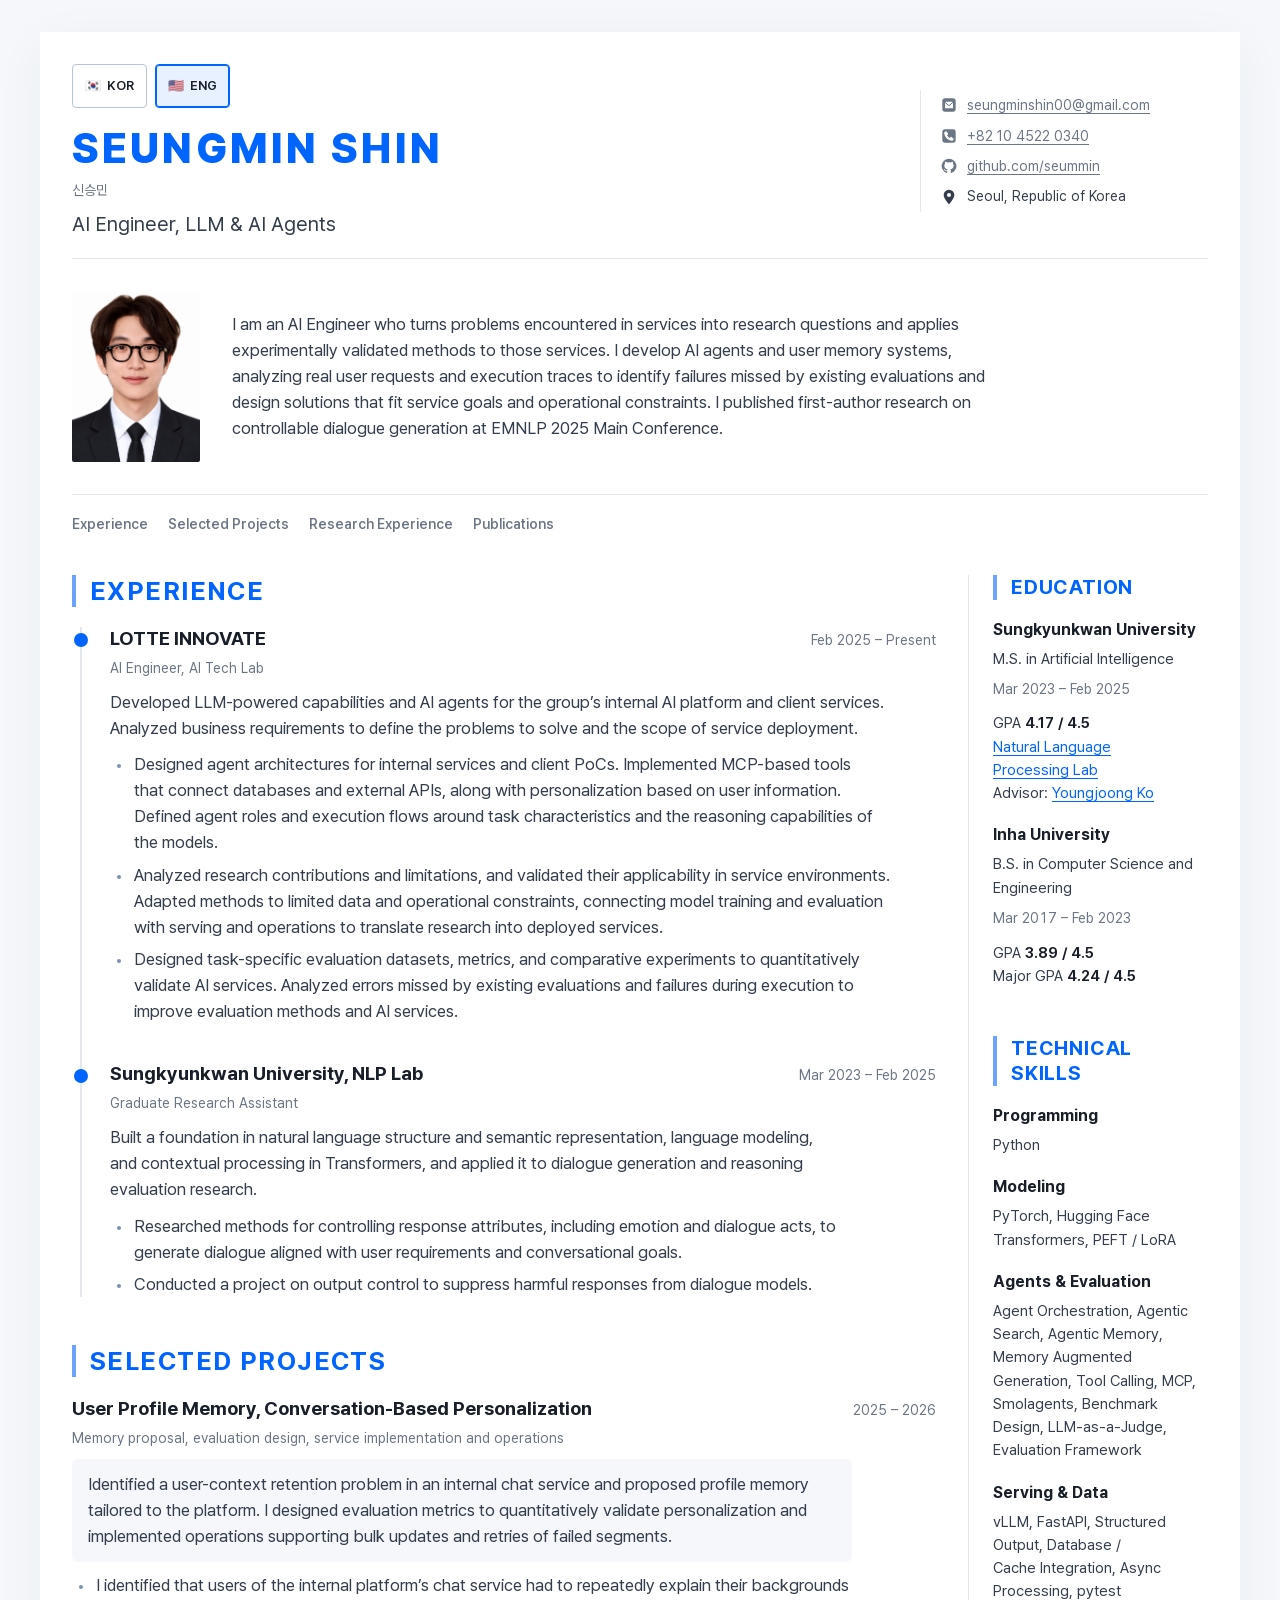
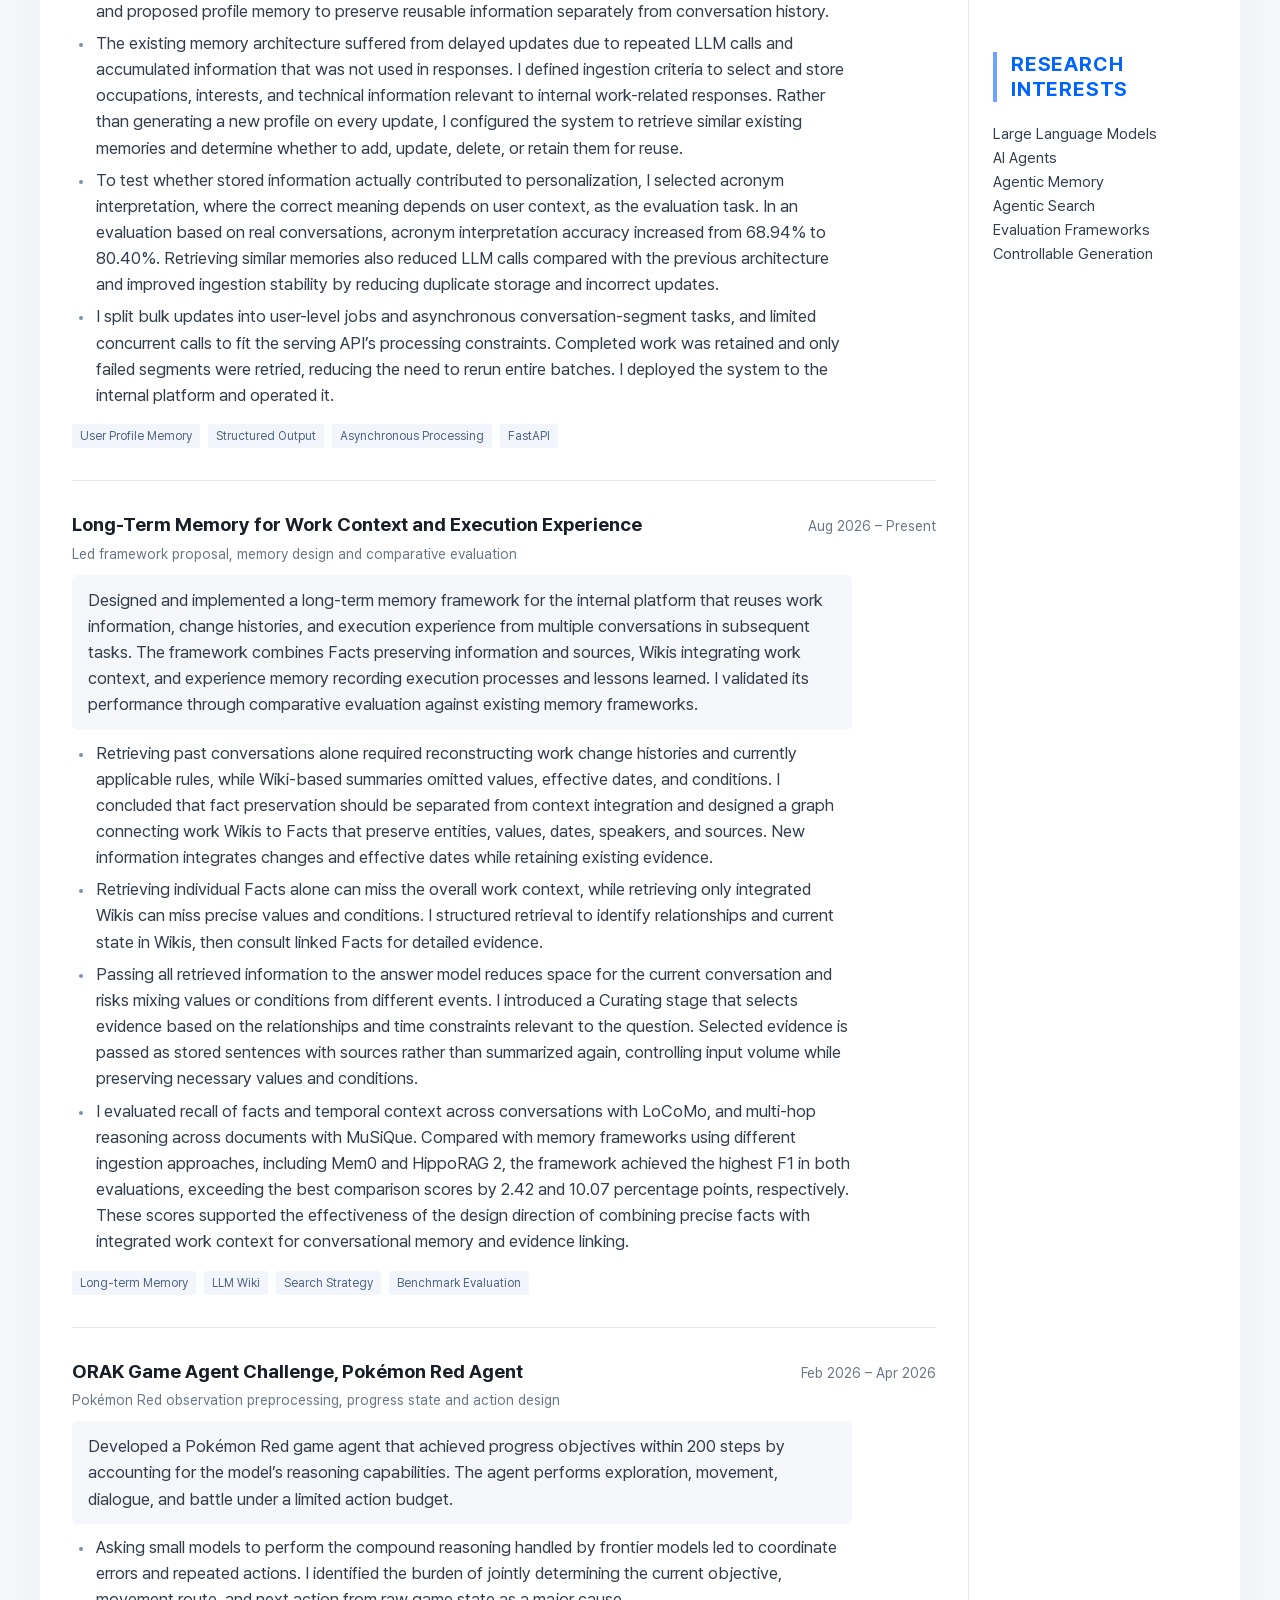
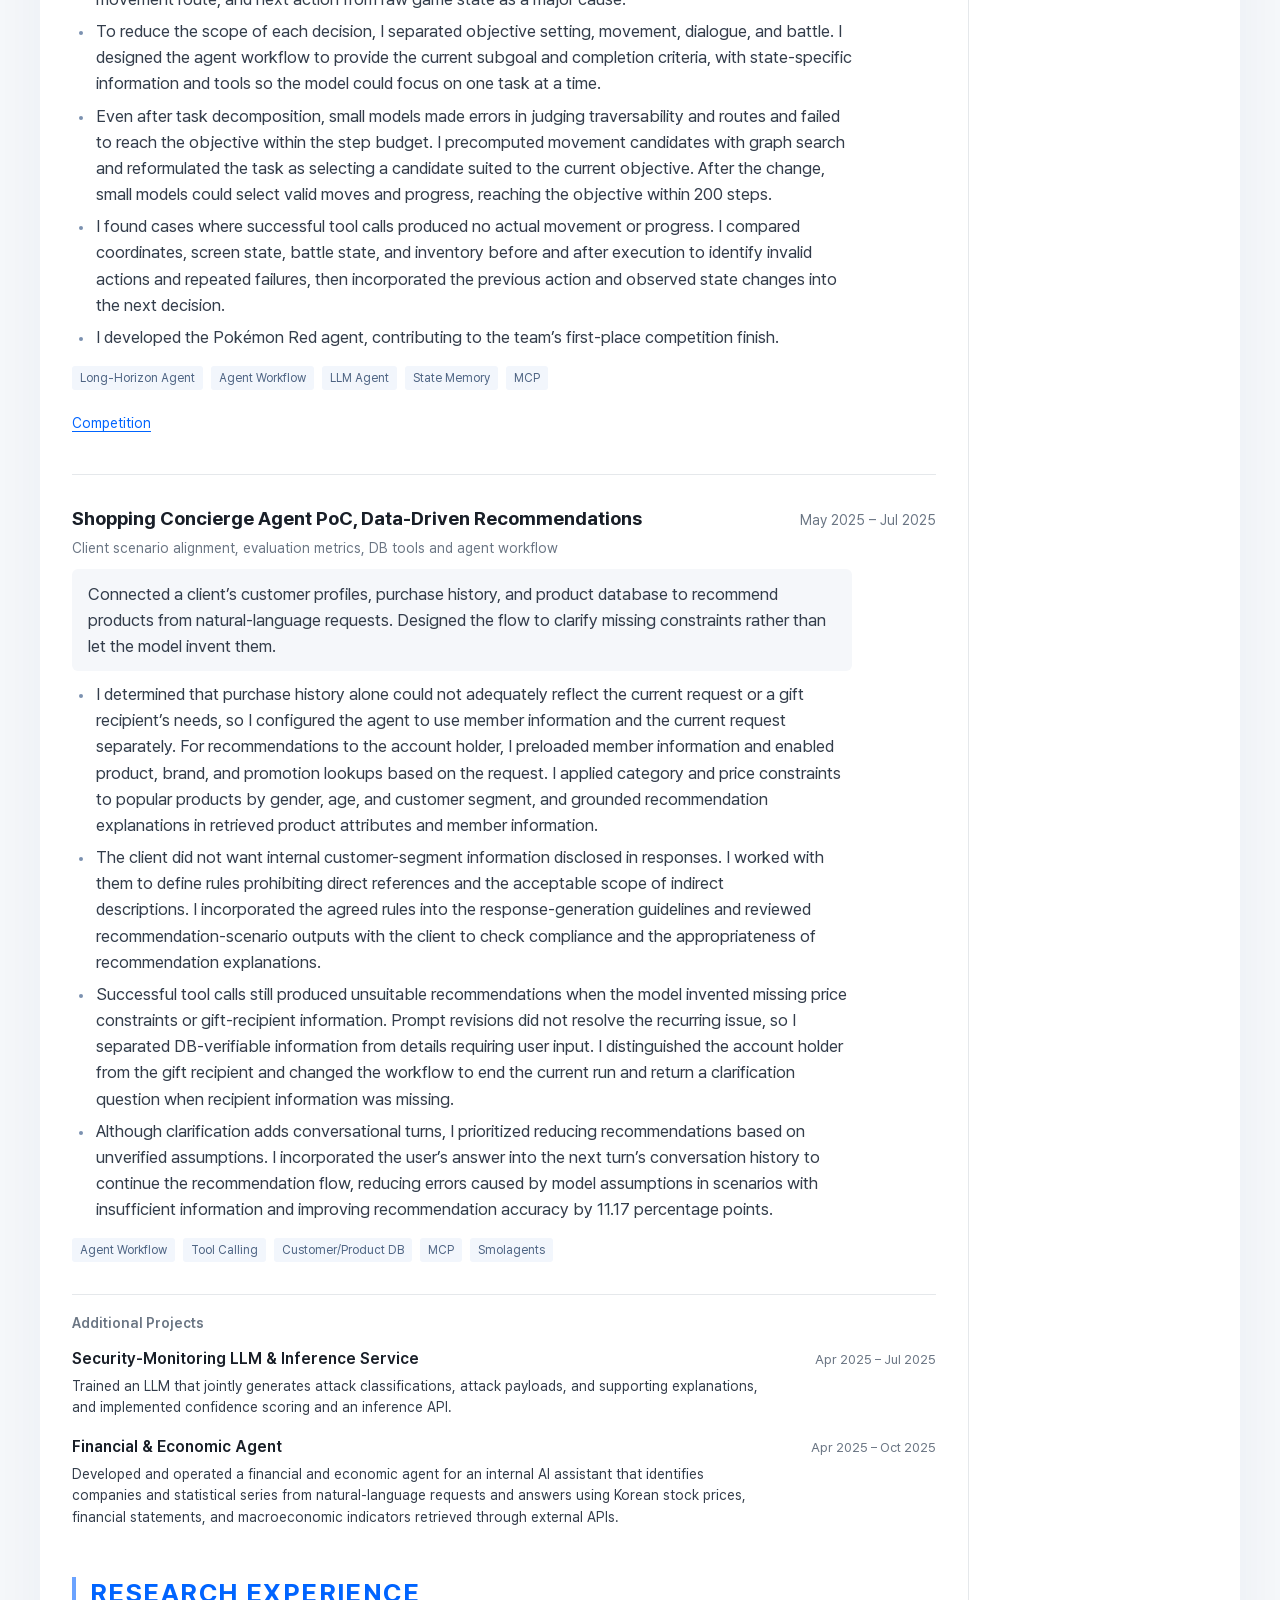
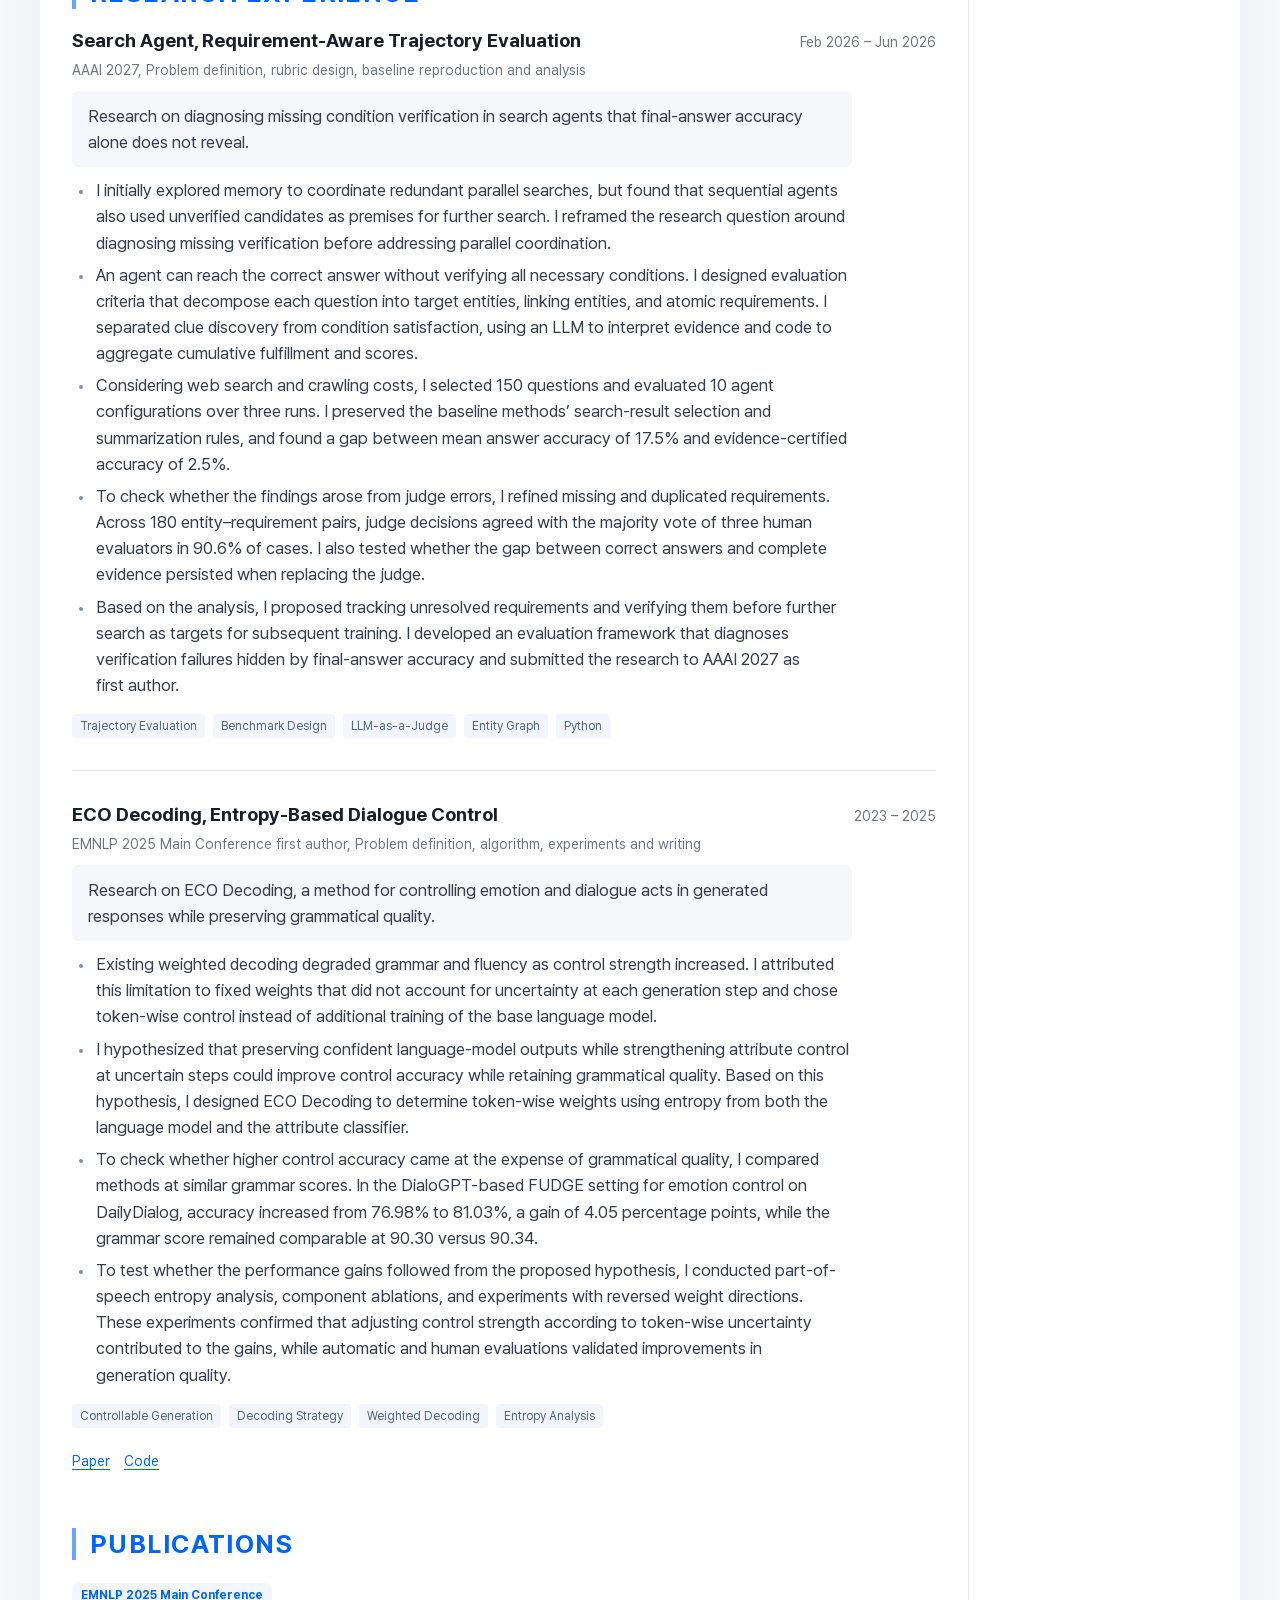
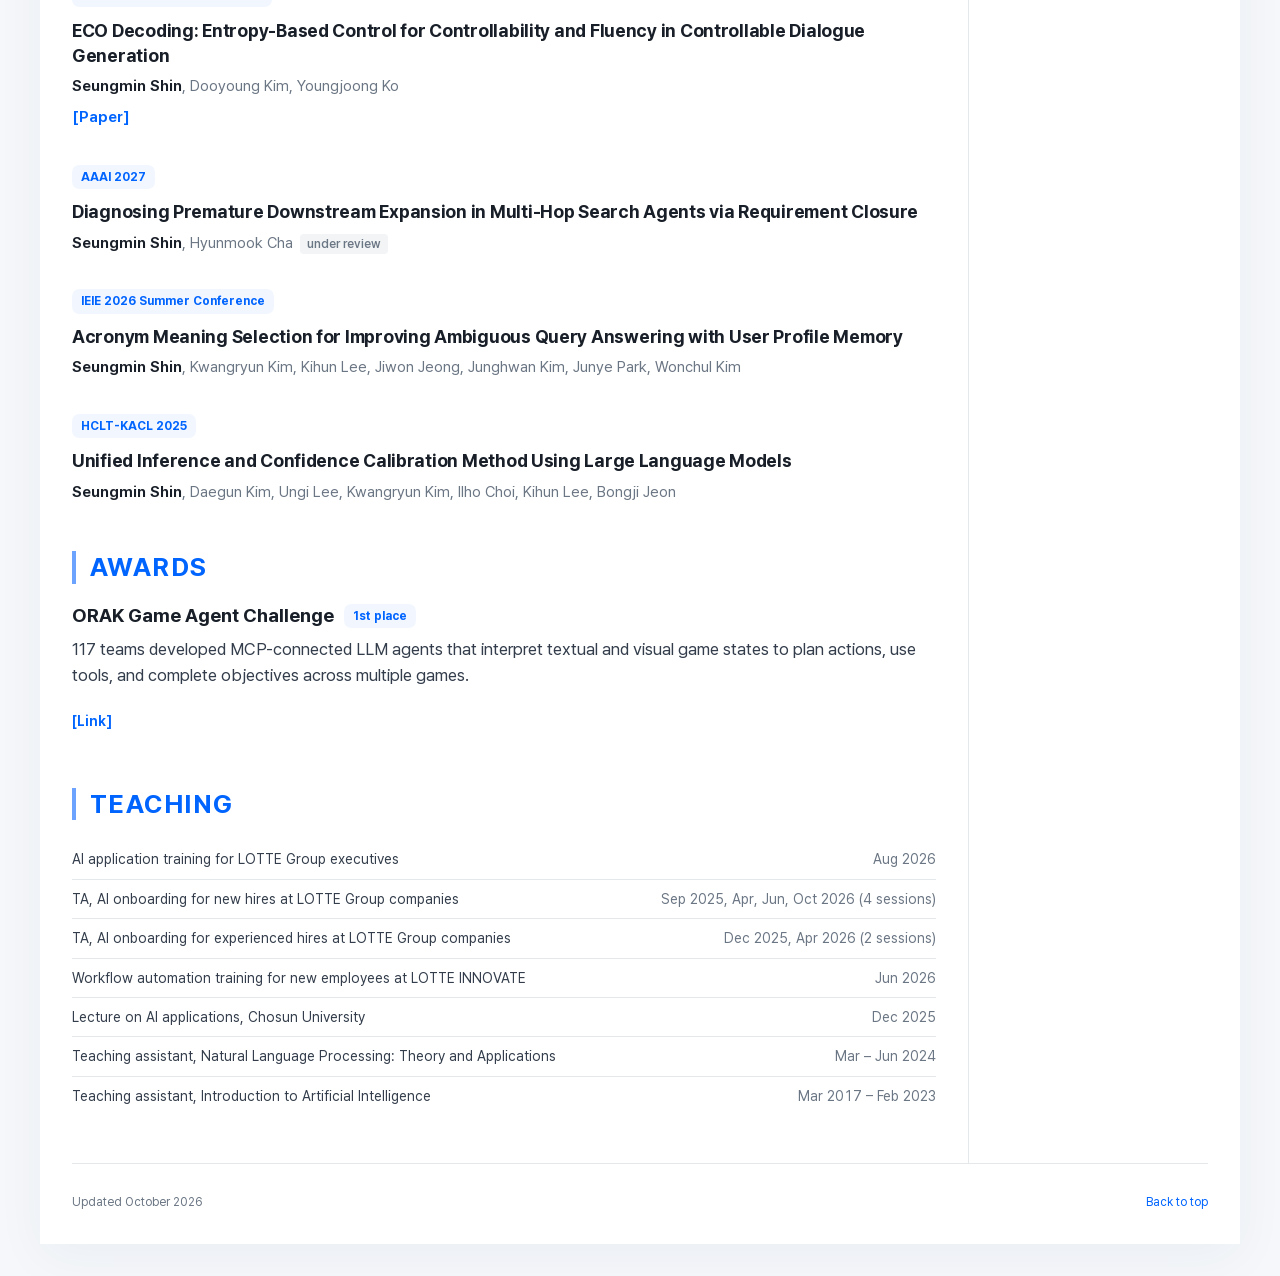
==== en.html @ 0f1b04e0 "Update long-term memory introduction Use the requested long-term memory introduction and synchronize" ====
<!doctype html>
<html lang="en">
<head>
  <meta charset="utf-8">
  <meta name="viewport" content="width=device-width, initial-scale=1">
  <meta name="description" content="Seungmin Shin&#x27;s CV. AI Engineer working on LLMs, agent memory, tool use, evaluation, and inference services.">
  <meta name="theme-color" content="#477560">
  <title>Seungmin Shin | AI Engineer</title>
  <link rel="alternate" hreflang="ko" href="./ko.html">
  <link rel="alternate" hreflang="en" href="./en.html">
  <link rel="icon" href="data:image/svg+xml,%3Csvg xmlns='http://www.w3.org/2000/svg' viewBox='0 0 64 64'%3E%3Crect width='64' height='64' rx='12' fill='%23477560'/%3E%3Ctext x='32' y='44' text-anchor='middle' font-family='Arial' font-size='38' fill='white'%3ES%3C/text%3E%3C/svg%3E">
  <link rel="preload" href="./PretendardVariable.woff2" as="font" type="font/woff2" crossorigin>
  <link rel="stylesheet" href="./styles.css?v=21">
</head>
<body id="top">
  <a class="skip-link" href="#main-content">Skip to content</a>
  <div class="resume">
    <header class="header">
      <div class="identity">
        <nav class="language-switch" aria-label="Language / 언어">
          <a href="./ko.html" lang="ko" hreflang="ko"><span aria-hidden="true">🇰🇷</span>KOR<span class="sr-only"> 한국어</span></a>
          <a href="./en.html" lang="en" hreflang="en" aria-current="page"><span aria-hidden="true">🇺🇸</span>ENG<span class="sr-only"> English</span></a>
        </nav>
        <h1>SEUNGMIN SHIN</h1>
        <p class="alternate-name">신승민</p>
        <p class="role">AI Engineer, LLM &amp; AI Agents</p>
      </div>
      <address aria-label="Contact">
        <a href="mailto:seungminshin00@gmail.com"><svg class="contact-icon" viewBox="0 0 24 24" aria-hidden="true"><rect x="2" y="2" width="20" height="20" rx="4"/><rect x="6" y="7" width="12" height="10" rx="1" fill="white"/><path d="m6 8 6 5 6-5" fill="none" stroke="currentColor" stroke-width="1.5"/></svg><span>seungminshin00@gmail.com</span></a>
        <a href="tel:+821045220340"><svg class="contact-icon" viewBox="0 0 24 24" aria-hidden="true"><rect x="2" y="2" width="20" height="20" rx="4"/><path d="m8 5 3 4-2 2a12 12 0 0 0 4 4l2-2 4 3-1 3C11 20 4 13 5 6z" fill="white"/></svg><span>+82 10 4522 0340</span></a>
        <a href="https://github.com/seummin"><svg class="contact-icon" viewBox="0 0 24 24" aria-hidden="true"><path d="M12 1a11 11 0 0 0-3.48 21.44c.55.1.75-.24.75-.53v-2.05c-3.06.66-3.71-1.3-3.71-1.3-.5-1.27-1.22-1.61-1.22-1.61-1-.68.08-.67.08-.67 1.1.08 1.68 1.13 1.68 1.13.98 1.68 2.57 1.19 3.2.91.1-.71.39-1.19.7-1.46-2.45-.28-5.03-1.22-5.03-5.44 0-1.2.43-2.18 1.13-2.94-.11-.28-.49-1.4.11-2.91 0 0 .92-.29 3.02 1.13a10.5 10.5 0 0 1 5.5 0c2.1-1.42 3.02-1.13 3.02-1.13.6 1.51.22 2.63.11 2.91.7.76 1.13 1.74 1.13 2.94 0 4.23-2.58 5.16-5.04 5.44.4.34.75 1.01.75 2.04v3.05c0 .29.2.64.76.53A11 11 0 0 0 12 1z"/></svg><span>github.com/seummin</span></a>
        <span class="location"><svg class="contact-icon" viewBox="0 0 24 24" aria-hidden="true"><path fill-rule="evenodd" d="M12 1a8 8 0 0 0-8 8c0 5.4 8 14 8 14s8-8.6 8-14a8 8 0 0 0-8-8m0 5a3 3 0 1 1 0 6 3 3 0 0 1 0-6"/></svg><span>Seoul, Republic of Korea</span></span>
      </address>
    </header>
    <div class="intro">
      <img class="portrait" src="./portrait.png" alt="Portrait of Seungmin Shin" width="1086" height="1448" fetchpriority="high">
      <p>I am an AI Engineer who turns problems encountered in services into research questions and applies experimentally validated methods to those services. I develop AI agents and user memory systems, analyzing real user requests and execution traces to identify failures missed by existing evaluations and design solutions that fit service goals and operational constraints. I published first-author research on controllable dialogue generation at EMNLP 2025 Main Conference.</p>
    </div>
    <nav class="section-nav" aria-label="CV sections"><a href="#experience">Experience</a><a href="#projects">Selected Projects</a><a href="#research">Research Experience</a><a href="#publications">Publications</a></nav>
    <div class="cv-grid">
      <main id="main-content">
        <section class="section" id="experience" aria-labelledby="experience-heading"><h2 id="experience-heading">Experience</h2><article class="entry">
      <div class="entry-heading"><h3>LOTTE INNOVATE</h3><p class="date">Feb 2025 – Present</p></div>
      <p class="entry-subtitle">AI Engineer, AI Tech Lab</p>
      <p class="entry-summary">Developed LLM-powered capabilities and AI agents for the group’s internal AI platform and client services. Analyzed business requirements to define the problems to solve and the scope of service deployment.</p>
      <ul class="entry-bullets"><li>Designed agent architectures for internal services and client PoCs. Implemented MCP-based tools that connect databases and external APIs, along with personalization based on user information. Defined agent roles and execution flows around task characteristics and the reasoning capabilities of the models.</li><li>Analyzed research contributions and limitations, and validated their applicability in service environments. Adapted methods to limited data and operational constraints, connecting model training and evaluation with serving and operations to translate research into deployed services.</li><li>Designed task-specific evaluation datasets, metrics, and comparative experiments to quantitatively validate AI services. Analyzed errors missed by existing evaluations and failures during execution to improve evaluation methods and AI services.</li></ul>


    </article><article class="entry">
      <div class="entry-heading"><h3>Sungkyunkwan University, NLP Lab</h3><p class="date">Mar 2023 – Feb 2025</p></div>
      <p class="entry-subtitle">Graduate Research Assistant</p>
      <p class="entry-summary">Built a foundation in natural language structure and semantic representation, language modeling, and contextual processing in Transformers, and applied it to dialogue generation and reasoning evaluation research.</p>
      <ul class="entry-bullets"><li>Researched methods for controlling response attributes, including emotion and dialogue acts, to generate dialogue aligned with user requirements and conversational goals.</li><li>Conducted a project on output control to suppress harmful responses from dialogue models.</li></ul>


    </article></section><section class="section" id="projects" aria-labelledby="projects-heading"><h2 id="projects-heading">Selected Projects</h2><article class="entry">
      <div class="entry-heading"><h3>User Profile Memory, Conversation-Based Personalization</h3><p class="date">2025 – 2026</p></div>
      <p class="entry-subtitle">Memory proposal, evaluation design, service implementation and operations</p>
      <p class="entry-summary">Identified a user-context retention problem in an internal chat service and proposed profile memory tailored to the platform. I designed evaluation metrics to quantitatively validate personalization and implemented operations supporting bulk updates and retries of failed segments.</p>
      <ul class="entry-bullets"><li>I identified that users of the internal platform’s chat service had to repeatedly explain their backgrounds and proposed profile memory to preserve reusable information separately from conversation history.</li><li>The existing memory architecture suffered from delayed updates due to repeated LLM calls and accumulated information that was not used in responses. I defined ingestion criteria to select and store occupations, interests, and technical information relevant to internal work-related responses. Rather than generating a new profile on every update, I configured the system to retrieve similar existing memories and determine whether to add, update, delete, or retain them for reuse.</li><li>To test whether stored information actually contributed to personalization, I selected acronym interpretation, where the correct meaning depends on user context, as the evaluation task. In an evaluation based on real conversations, acronym interpretation accuracy increased from 68.94% to 80.40%. Retrieving similar memories also reduced LLM calls compared with the previous architecture and improved ingestion stability by reducing duplicate storage and incorrect updates.</li><li>I split bulk updates into user-level jobs and asynchronous conversation-segment tasks, and limited concurrent calls to fit the serving API’s processing constraints. Completed work was retained and only failed segments were retried, reducing the need to rerun entire batches. I deployed the system to the internal platform and operated it.</li></ul>
      <ul class="tags" aria-label="Technologies"><li>User Profile Memory</li><li>Structured Output</li><li>Asynchronous Processing</li><li>FastAPI</li></ul>

    </article><article class="entry">
      <div class="entry-heading"><h3>Long-Term Memory for Work Context and Execution Experience</h3><p class="date">Aug 2026 – Present</p></div>
      <p class="entry-subtitle">Led framework proposal, memory design and comparative evaluation</p>
      <p class="entry-summary">Designed and implemented a long-term memory framework for the internal platform that reuses work information, change histories, and execution experience from multiple conversations in subsequent tasks. The framework combines Facts preserving information and sources, Wikis integrating work context, and experience memory recording execution processes and lessons learned. I validated its performance through comparative evaluation against existing memory frameworks.</p>
      <ul class="entry-bullets"><li>Retrieving past conversations alone required reconstructing work change histories and currently applicable rules, while Wiki-based summaries omitted values, effective dates, and conditions. I concluded that fact preservation should be separated from context integration and designed a graph connecting work Wikis to Facts that preserve entities, values, dates, speakers, and sources. New information integrates changes and effective dates while retaining existing evidence.</li><li>Retrieving individual Facts alone can miss the overall work context, while retrieving only integrated Wikis can miss precise values and conditions. I structured retrieval to identify relationships and current state in Wikis, then consult linked Facts for detailed evidence.</li><li>Passing all retrieved information to the answer model reduces space for the current conversation and risks mixing values or conditions from different events. I introduced a Curating stage that selects evidence based on the relationships and time constraints relevant to the question. Selected evidence is passed as stored sentences with sources rather than summarized again, controlling input volume while preserving necessary values and conditions.</li><li>I evaluated recall of facts and temporal context across conversations with LoCoMo, and multi-hop reasoning across documents with MuSiQue. Compared with memory frameworks using different ingestion approaches, including Mem0 and HippoRAG 2, the framework achieved the highest F1 in both evaluations, exceeding the best comparison scores by 2.42 and 10.07 percentage points, respectively. These scores supported the effectiveness of the design direction of combining precise facts with integrated work context for conversational memory and evidence linking.</li></ul>
      <ul class="tags" aria-label="Technologies"><li>Long-term Memory</li><li>LLM Wiki</li><li>Search Strategy</li><li>Benchmark Evaluation</li></ul>
    </article><article class="entry">
      <div class="entry-heading"><h3>ORAK Game Agent Challenge, Pokémon Red Agent</h3><p class="date">Feb 2026 – Apr 2026</p></div>
      <p class="entry-subtitle">Pokémon Red observation preprocessing, progress state and action design</p>
      <p class="entry-summary">Developed a Pokémon Red game agent that achieved progress objectives within 200 steps by accounting for the model’s reasoning capabilities. The agent performs exploration, movement, dialogue, and battle under a limited action budget.</p>
      <ul class="entry-bullets"><li>Asking small models to perform the compound reasoning handled by frontier models led to coordinate errors and repeated actions. I identified the burden of jointly determining the current objective, movement route, and next action from raw game state as a major cause.</li><li>To reduce the scope of each decision, I separated objective setting, movement, dialogue, and battle. I designed the agent workflow to provide the current subgoal and completion criteria, with state-specific information and tools so the model could focus on one task at a time.</li><li>Even after task decomposition, small models made errors in judging traversability and routes and failed to reach the objective within the step budget. I precomputed movement candidates with graph search and reformulated the task as selecting a candidate suited to the current objective. After the change, small models could select valid moves and progress, reaching the objective within 200 steps.</li><li>I found cases where successful tool calls produced no actual movement or progress. I compared coordinates, screen state, battle state, and inventory before and after execution to identify invalid actions and repeated failures, then incorporated the previous action and observed state changes into the next decision.</li><li>I developed the Pokémon Red agent, contributing to the team’s first-place competition finish.</li></ul>
      <ul class="tags" aria-label="Technologies"><li>Long-Horizon Agent</li><li>Agent Workflow</li><li>LLM Agent</li><li>State Memory</li><li>MCP</li></ul>
      <div class="entry-links"><a href="https://www.aicrowd.com/challenges/orak-game-agent-challenge-2025">Competition</a></div>
    </article><article class="entry">
      <div class="entry-heading"><h3>Shopping Concierge Agent PoC, Data-Driven Recommendations</h3><p class="date">May 2025 – Jul 2025</p></div>
      <p class="entry-subtitle">Client scenario alignment, evaluation metrics, DB tools and agent workflow</p>
      <p class="entry-summary">Connected a client’s customer profiles, purchase history, and product database to recommend products from natural-language requests. Designed the flow to clarify missing constraints rather than let the model invent them.</p>
      <ul class="entry-bullets"><li>I determined that purchase history alone could not adequately reflect the current request or a gift recipient’s needs, so I configured the agent to use member information and the current request separately. For recommendations to the account holder, I preloaded member information and enabled product, brand, and promotion lookups based on the request. I applied category and price constraints to popular products by gender, age, and customer segment, and grounded recommendation explanations in retrieved product attributes and member information.</li><li>The client did not want internal customer-segment information disclosed in responses. I worked with them to define rules prohibiting direct references and the acceptable scope of indirect descriptions. I incorporated the agreed rules into the response-generation guidelines and reviewed recommendation-scenario outputs with the client to check compliance and the appropriateness of recommendation explanations.</li><li>Successful tool calls still produced unsuitable recommendations when the model invented missing price constraints or gift-recipient information. Prompt revisions did not resolve the recurring issue, so I separated DB-verifiable information from details requiring user input. I distinguished the account holder from the gift recipient and changed the workflow to end the current run and return a clarification question when recipient information was missing.</li><li>Although clarification adds conversational turns, I prioritized reducing recommendations based on unverified assumptions. I incorporated the user’s answer into the next turn’s conversation history to continue the recommendation flow, reducing errors caused by model assumptions in scenarios with insufficient information and improving recommendation accuracy by 11.17 percentage points.</li></ul>
      <ul class="tags" aria-label="Technologies"><li>Agent Workflow</li><li>Tool Calling</li><li>Customer/Product DB</li><li>MCP</li><li>Smolagents</li></ul>

    </article><div class="additional-projects" id="other-projects" aria-labelledby="other-projects-heading"><h3 id="other-projects-heading">Additional Projects</h3><article class="additional-project"><div class="additional-project-heading"><h4>Security-Monitoring LLM &amp; Inference Service</h4><p class="date">Apr 2025 – Jul 2025</p></div><p class="additional-project-description">Trained an LLM that jointly generates attack classifications, attack payloads, and supporting explanations, and implemented confidence scoring and an inference API.</p></article><article class="additional-project"><div class="additional-project-heading"><h4>Financial &amp; Economic Agent</h4><p class="date">Apr 2025 – Oct 2025</p></div><p class="additional-project-description">Developed and operated a financial and economic agent for an internal AI assistant that identifies companies and statistical series from natural-language requests and answers using Korean stock prices, financial statements, and macroeconomic indicators retrieved through external APIs.</p></article></div></section><section class="section" id="research" aria-labelledby="research-heading"><h2 id="research-heading">Research Experience</h2><article class="entry">
      <div class="entry-heading"><h3>Search Agent, Requirement-Aware Trajectory Evaluation</h3><p class="date">Feb 2026 – Jun 2026</p></div>
      <p class="entry-subtitle">AAAI 2027, Problem definition, rubric design, baseline reproduction and analysis</p>
      <p class="entry-summary">Research on diagnosing missing condition verification in search agents that final-answer accuracy alone does not reveal.</p>
      <ul class="entry-bullets"><li>I initially explored memory to coordinate redundant parallel searches, but found that sequential agents also used unverified candidates as premises for further search. I reframed the research question around diagnosing missing verification before addressing parallel coordination.</li><li>An agent can reach the correct answer without verifying all necessary conditions. I designed evaluation criteria that decompose each question into target entities, linking entities, and atomic requirements. I separated clue discovery from condition satisfaction, using an LLM to interpret evidence and code to aggregate cumulative fulfillment and scores.</li><li>Considering web search and crawling costs, I selected 150 questions and evaluated 10 agent configurations over three runs. I preserved the baseline methods’ search-result selection and summarization rules, and found a gap between mean answer accuracy of 17.5% and evidence-certified accuracy of 2.5%.</li><li>To check whether the findings arose from judge errors, I refined missing and duplicated requirements. Across 180 entity–requirement pairs, judge decisions agreed with the majority vote of three human evaluators in 90.6% of cases. I also tested whether the gap between correct answers and complete evidence persisted when replacing the judge.</li><li>Based on the analysis, I proposed tracking unresolved requirements and verifying them before further search as targets for subsequent training. I developed an evaluation framework that diagnoses verification failures hidden by final-answer accuracy and submitted the research to AAAI 2027 as first author.</li></ul>
      <ul class="tags" aria-label="Technologies"><li>Trajectory Evaluation</li><li>Benchmark Design</li><li>LLM-as-a-Judge</li><li>Entity Graph</li><li>Python</li></ul>

    </article><article class="entry">
      <div class="entry-heading"><h3>ECO Decoding, Entropy-Based Dialogue Control</h3><p class="date">2023 – 2025</p></div>
      <p class="entry-subtitle">EMNLP 2025 Main Conference first author, Problem definition, algorithm, experiments and writing</p>
      <p class="entry-summary">Research on ECO Decoding, a method for controlling emotion and dialogue acts in generated responses while preserving grammatical quality.</p>
      <ul class="entry-bullets"><li>Existing weighted decoding degraded grammar and fluency as control strength increased. I attributed this limitation to fixed weights that did not account for uncertainty at each generation step and chose token-wise control instead of additional training of the base language model.</li><li>I hypothesized that preserving confident language-model outputs while strengthening attribute control at uncertain steps could improve control accuracy while retaining grammatical quality. Based on this hypothesis, I designed ECO Decoding to determine token-wise weights using entropy from both the language model and the attribute classifier.</li><li>To check whether higher control accuracy came at the expense of grammatical quality, I compared methods at similar grammar scores. In the DialoGPT-based FUDGE setting for emotion control on DailyDialog, accuracy increased from 76.98% to 81.03%, a gain of 4.05 percentage points, while the grammar score remained comparable at 90.30 versus 90.34.</li><li>To test whether the performance gains followed from the proposed hypothesis, I conducted part-of-speech entropy analysis, component ablations, and experiments with reversed weight directions. These experiments confirmed that adjusting control strength according to token-wise uncertainty contributed to the gains, while automatic and human evaluations validated improvements in generation quality.</li></ul>
      <ul class="tags" aria-label="Technologies"><li>Controllable Generation</li><li>Decoding Strategy</li><li>Weighted Decoding</li><li>Entropy Analysis</li></ul>
      <div class="entry-links"><a href="https://aclanthology.org/2025.emnlp-main.1437/">Paper</a><a href="https://github.com/seummin/ECODecoding">Code</a></div>
    </article></section>
        <section class="section" id="publications" aria-labelledby="publications-heading">
          <h2 id="publications-heading">Publications</h2><ol class="publication-list"><li class="publication"><span class="publication-venue">EMNLP 2025 Main Conference</span><h3>ECO Decoding: Entropy-Based Control for Controllability and Fluency in Controllable Dialogue Generation</h3><p class="publication-authors"><strong>Seungmin Shin</strong>, Dooyoung Kim, Youngjoong Ko</p><a class="paper-link" href="https://arxiv.org/abs/2511.01568">[Paper]</a></li><li class="publication"><span class="publication-venue">AAAI 2027</span><h3>Diagnosing Premature Downstream Expansion in Multi-Hop Search Agents via Requirement Closure</h3><p class="publication-authors"><strong>Seungmin Shin</strong>, Hyunmook Cha<span class="review-status">under review</span></p></li><li class="publication"><span class="publication-venue">IEIE 2026 Summer Conference</span><h3>Acronym Meaning Selection for Improving Ambiguous Query Answering with User Profile Memory</h3><p class="publication-authors"><strong>Seungmin Shin</strong>, Kwangryun Kim, Kihun Lee, Jiwon Jeong, Junghwan Kim, Junye Park, Wonchul Kim</p></li><li class="publication"><span class="publication-venue">HCLT-KACL 2025</span><h3>Unified Inference and Confidence Calibration Method Using Large Language Models</h3><p class="publication-authors"><strong>Seungmin Shin</strong>, Daegun Kim, Ungi Lee, Kwangryun Kim, Ilho Choi, Kihun Lee, Bongji Jeon</p></li></ol>
        </section>
        <section class="section awards" id="awards" aria-labelledby="awards-heading">
          <h2 id="awards-heading">Awards</h2>
          <div class="award-heading"><h3>ORAK Game Agent Challenge</h3><span class="publication-venue">1st place</span></div>
          <p class="award-description">117 teams developed MCP-connected LLM agents that interpret textual and visual game states to plan actions, use tools, and complete objectives across multiple games.</p>
          <div class="entry-links"><a class="award-link" href="https://www.aicrowd.com/challenges/orak-game-agent-challenge-2025/winners">[Link]</a></div>
        </section>
        <section class="section" id="teaching" aria-labelledby="teaching-heading">
          <h2 id="teaching-heading">Teaching</h2><ul class="teaching-list"><li><span>AI application training for LOTTE Group executives</span><span class="date">Aug 2026</span></li><li><span>TA, AI onboarding for new hires at LOTTE Group companies</span><span class="date">Sep 2025, Apr, Jun, Oct 2026 (4 sessions)</span></li><li><span>TA, AI onboarding for experienced hires at LOTTE Group companies</span><span class="date">Dec 2025, Apr 2026 (2 sessions)</span></li><li><span>Workflow automation training for new employees at LOTTE INNOVATE</span><span class="date">Jun 2026</span></li><li><span>Lecture on AI applications, Chosun University</span><span class="date">Dec 2025</span></li><li><span>Teaching assistant, Natural Language Processing: Theory and Applications</span><span class="date">Mar – Jun 2024</span></li><li><span>Teaching assistant, Introduction to Artificial Intelligence</span><span class="date">Mar 2017 – Feb 2023</span></li></ul>
        </section>
      </main>
      <aside class="sidebar">
        <section class="section" aria-labelledby="education-heading"><h2 id="education-heading">Education</h2><article class="school"><h3>Sungkyunkwan University</h3><p>M.S. in Artificial Intelligence</p><p class="date">Mar 2023 – Feb 2025</p><p>GPA <strong>4.17 / 4.5</strong></p><p><a href="https://nlplab-skku.github.io/">Natural Language Processing Lab</a></p><p>Advisor: <a href="https://nlp.skku.edu/">Youngjoong Ko</a></p></article><article class="school"><h3>Inha University</h3><p>B.S. in Computer Science and Engineering</p><p class="date">Mar 2017 – Feb 2023</p><p>GPA <strong>3.89 / 4.5</strong></p><p>Major GPA <strong>4.24 / 4.5</strong></p></article></section>
        <section class="section" aria-labelledby="skills-heading"><h2 id="skills-heading">Technical Skills</h2><div class="skill"><h3>Programming</h3><p>Python</p></div><div class="skill"><h3>Modeling</h3><p>PyTorch, Hugging Face Transformers, PEFT / LoRA</p></div><div class="skill"><h3>Agents &amp; Evaluation</h3><p>Agent Orchestration, Agentic Search, Agentic Memory, Memory Augmented Generation, Tool Calling, MCP, Smolagents, Benchmark Design, LLM-as-a-Judge, Evaluation Framework</p></div><div class="skill"><h3>Serving &amp; Data</h3><p>vLLM, FastAPI, Structured Output, Database / Cache Integration, Async Processing, pytest</p></div></section>
        <section class="section" aria-labelledby="interests-heading"><h2 id="interests-heading">Research Interests</h2><ul class="interest-list"><li>Large Language Models</li><li>AI Agents</li><li>Agentic Memory</li><li>Agentic Search</li><li>Evaluation Frameworks</li><li>Controllable Generation</li></ul></section>
      </aside>
    </div>
    <footer><span>Updated October 2026</span><a href="#top">Back to top</a></footer>
  </div>
</body>
</html>
---- styles.css ----
@font-face {
  font-family: "Pretendard Variable";
  font-style: normal;
  font-weight: 45 920;
  font-display: swap;
  src: url("./PretendardVariable.woff2") format("woff2");
}
/* Typography skill: petekp/agent-skills, skills/typography/SKILL.md.
   Phi is a design scale, not a guarantee of readability: measure and CJK
   line spacing take precedence. Keep every paragraph available at all widths. */
:root {
  color-scheme: light;
  --phi: 1.618;
  --text-base: clamp(1rem, .975rem + .1vw, 1.0625rem);
  --text-small: .875rem;
  --text-section: calc(1rem * var(--phi));
  --text-display: calc(1rem * var(--phi) * var(--phi));
  --rhythm: calc(1rem * var(--phi));
  --space-xs: .5rem;
  --space-sm: 1rem;
  --space-md: 1.25rem;
  --space-lg: 2rem;
  --space-section: 3rem;
  --measure: 78ch;
  --body-leading: 1.55;
  --ink: #333d4b;
  --heading: #191f28;
  --muted: #6b7684;
  --accent: #0064ff;
  --display-accent: #0064ff;
  --line: #e5e8eb;
  --soft: #f2f7ff;
}
* { box-sizing: border-box; }
html { scroll-behavior: smooth; scroll-padding-top: 2rem; text-size-adjust: 100%; }
html:lang(ko) { --measure: 48ic; --body-leading: 1.6; }
body {
  margin: 0;
  padding: var(--space-lg) 24px;
  background: #f5f7fa;
  color: var(--ink);
  font-family: "Pretendard Variable", Pretendard, system-ui, -apple-system, "Segoe UI", "Malgun Gothic", "Apple SD Gothic Neo", Arial, sans-serif;
  font-size: var(--text-base);
  line-height: var(--body-leading);
  font-weight: 400;
  font-kerning: normal;
  font-optical-sizing: auto;
  overflow-wrap: break-word;
}
body:lang(ko) { word-break: keep-all; }
a { color: var(--accent); text-decoration-thickness: 1px; text-underline-offset: 3px; }
a:hover { color: #0052cc; }
a:focus-visible, button:focus-visible { outline: 3px solid var(--accent); outline-offset: 4px; border-radius: 3px; }
p, ul, ol { margin: 0; }
p, li { text-wrap: pretty; }
strong { color: var(--heading); font-weight: 650; }
h1, h2, h3 { margin: 0; line-height: 1.25; text-wrap: balance; }
button, a { -webkit-tap-highlight-color: transparent; }
.resume { max-width: 75rem; margin: 0 auto; padding: var(--space-lg) var(--space-lg) var(--space-md); background: #fff; box-shadow: 0 12px 48px #193b670c; }
.skip-link { position: fixed; top: -100px; left: 24px; z-index: 2; padding: 10px 18px; background: white; }
.skip-link:focus { top: 12px; }
.sr-only { position: absolute; width: 1px; height: 1px; padding: 0; margin: -1px; overflow: hidden; clip: rect(0,0,0,0); white-space: nowrap; border: 0; }
.header { display: grid; grid-template-columns: minmax(0,1fr) 18rem; align-items: center; gap: var(--space-md); padding-bottom: var(--space-md); border-bottom: 1px solid var(--line); }
.identity { min-width: 0; }
.language-switch { display: inline-flex; gap: .5rem; margin-bottom: 1rem; }
.language-switch a { display: inline-flex; gap: 6px; align-items: center; justify-content: center; min-height: 44px; padding: 8px 12px; border: 1px solid #b7c5d8; border-radius: 4px; color: var(--heading); text-decoration: none; font-size: .8125rem; line-height: 1.25; font-weight: 600; }
.language-switch a[aria-current] { border-color: var(--accent); box-shadow: inset 0 0 0 1px var(--accent); background: #e8f1ff; }
h1 { color: var(--display-accent); font-size: clamp(2.125rem, 1.5rem + 1.5vw, var(--text-display)); font-weight: 850; letter-spacing: .075em; text-transform: uppercase; line-height: 1.15; }
html:lang(ko) h1 { letter-spacing: .025em; }
.alternate-name { color: var(--muted); font-size: var(--text-small); margin-top: var(--space-xs); letter-spacing: .01em; }
.role { font-size: 1.25rem; font-weight: 400; margin-top: var(--space-xs); line-height: 1.4; }
address { border-left: 1px solid var(--line); padding-left: 20px; font-size: var(--text-small); line-height: 1.6; font-style: normal; }
address a, address .location { display: flex; align-items: center; gap: 10px; padding-block: 4px; }
.contact-icon { width: 16px; height: 16px; flex: 0 0 16px; fill: currentColor; }
address a { color: var(--muted); }
address a span { text-decoration: underline; text-underline-offset: 3px; }
.intro { display: grid; grid-template-columns: 128px minmax(0,1fr); align-items: center; gap: var(--space-lg); padding: var(--space-lg) 0; border-bottom: 1px solid var(--line); }
.intro p { max-inline-size: var(--measure); }
.portrait { display: block; width: 128px; max-width: 100%; height: auto; aspect-ratio: 3/4; margin: 0 auto; border-radius: 2px; }
.intro strong { font-weight: 650; }
.section-nav { display: flex; flex-wrap: wrap; gap: 0 20px; padding-block: var(--space-xs); margin-bottom: var(--space-md); font-size: var(--text-small); font-weight: 550; }
.section-nav a { display: inline-flex; align-items: center; min-height: 44px; color: var(--muted); text-decoration: none; }
.section-nav a:hover { color: var(--accent); }
/* Give prose the available width; keep supporting facts in a compact sidebar. */
.cv-grid { display: grid; grid-template-columns: minmax(0,1fr) 15rem; gap: var(--space-lg); }
main { min-width: 0; }
.sidebar { min-width: 0; border-left: 1px solid var(--line); padding-left: 24px; }
.section { margin-bottom: var(--space-section); }
h2 { color: var(--display-accent); border-left: 4px solid #6ba3ff; padding-left: 14px; font-size: var(--text-section); font-weight: 700; letter-spacing: .055em; text-transform: uppercase; margin-bottom: var(--space-md); }
html:lang(ko) h2 { letter-spacing: .015em; }
h3 { color: var(--heading); font-size: 1.1875rem; font-weight: 700; }
.entry { margin-bottom: var(--space-lg); }
.entry:last-child { margin-bottom: 0; }
/* Experience timeline: the rail spans the spacing between entries. */
#experience .entry { position: relative; margin: 0 0 0 8px; padding: 0 0 var(--space-lg) 28px; border-left: 2px solid var(--line); }
#experience .entry:last-child { padding-bottom: 0; }
#experience .entry::before { position: absolute; top: .4rem; left: -8px; width: 14px; height: 14px; border-radius: 50%; background: var(--display-accent); content: ""; }
.entry-heading { display: flex; flex-wrap: wrap; justify-content: space-between; align-items: baseline; gap: var(--space-xs) 1rem; }
.entry-heading h3 { display: block; font-size: 1.1875rem; letter-spacing: 0; min-width: 0; flex: 1 1 20rem; }
.date { color: var(--muted); font-size: var(--text-small); font-variant-numeric: tabular-nums; }
.entry-heading .date { white-space: nowrap; flex-shrink: 0; }
.entry-subtitle { color: var(--muted); font-size: var(--text-small); margin: .375rem 0 .625rem; line-height: 1.5; }
.entry-summary { font-size: var(--text-base); max-inline-size: var(--measure); margin-bottom: .625rem; line-height: var(--body-leading); }
/* A quiet surface separates project summaries from detailed evidence. */
@media screen {
  #projects .entry-summary, #research .entry-summary { background: #f5f7fa; padding: 12px 16px; border-radius: 6px; }
}
.entry-bullets { max-inline-size: var(--measure); padding-left: 22px; font-size: var(--text-base); line-height: var(--body-leading); }
.teaching-list { list-style: none; padding: 0; font-size: var(--text-small); font-weight: 400; line-height: 1.6; }
.teaching-list li { display: flex; justify-content: space-between; align-items: baseline; flex-wrap: wrap; gap: .25rem 1.25rem; padding: .5rem 0; border-bottom: 1px solid var(--line); }
.teaching-list li:last-child { border-bottom: 0; }
.teaching-list li > span:first-child { flex: 1 1 24rem; }
.teaching-list .date { font-weight: 400; }

.entry-bullets li { padding-left: 2px; margin: .375rem 0; }
.entry-bullets li::marker { color: #7b91b0; font-size: .75em; }
.tags { display: flex; flex-wrap: wrap; gap: .5rem; list-style: none; padding: 0; margin-top: var(--space-sm); }
.tags li { background: #f2f6fc; padding: 3px 8px; border-radius: 3px; color: #4e6483; font-size: .75rem; line-height: 1.5; }
.entry-links { display: flex; gap: 14px; margin-top: var(--space-sm); font-size: var(--text-small); }
.entry-links a { display: inline-flex; align-items: center; min-height: 36px; }
.publication-list { list-style: none; padding: 0; }
.publication { margin-bottom: var(--space-lg); }
.publication:last-child { margin-bottom: 0; }
.publication-venue { display: inline-block; max-width: 100%; padding: .25rem .55rem; border-radius: .45rem; background: var(--soft); color: var(--accent); font-size: .75rem; font-weight: 700; line-height: 1.35; }
.publication h3 { margin-top: .65rem; font-size: 1.125rem; line-height: 1.4; letter-spacing: -.015em; text-wrap: wrap; }
.publication-authors { margin-top: .45rem; color: var(--muted); font-size: .9375rem; line-height: 1.5; }
.publication-authors strong { color: var(--heading); }
.review-status { display: inline-block; margin-left: .45rem; padding: .08rem .42rem; border-radius: .25rem; background: #f2f4f6; color: #6b7684; font-size: .75rem; font-weight: 550; line-height: 1.45; vertical-align: baseline; }
.paper-link { display: inline-block; margin-top: .55rem; font-size: .9375rem; font-weight: 650; text-decoration: none; }
.paper-link:hover { text-decoration: underline; }
.sidebar h2 { font-size: 1.25rem; margin-bottom: var(--space-md); letter-spacing: .04em; }
html:lang(ko) .sidebar h2 { letter-spacing: 0; }
.sidebar h3 { font-size: 1rem; margin-bottom: var(--space-xs); }
.sidebar p { font-size: .9375rem; line-height: var(--body-leading); }
.sidebar p.date { font-size: var(--text-small); margin: var(--space-xs) 0 .75rem; }
.school { margin-bottom: var(--space-md); }
.school:last-child { margin-bottom: 0; }
.skill { margin-bottom: var(--space-md); }
.interest-list { padding: 0; list-style: none; font-size: .9375rem; line-height: 1.6; }
.award-heading { display: flex; flex-wrap: wrap; align-items: center; gap: .4rem .65rem; }
.award-heading h3 { margin: 0; }
.award-heading .publication-venue { flex-shrink: 0; }
.award-outcome { display: flex; flex-wrap: wrap; align-items: baseline; gap: .15rem .85rem; margin-top: .625rem; }
.award-result { color: var(--accent); font-weight: 650; }
.award-note { color: var(--muted); font-size: var(--text-small); }
.award-link { color: var(--accent); font-size: var(--text-small); font-weight: 650; text-decoration: none; white-space: nowrap; }
.award-link:hover { text-decoration: underline; }
.award-description { margin-top: var(--space-xs); }
footer { display: flex; flex-wrap: wrap; justify-content: space-between; align-items: center; gap: 12px; border-top: 1px solid var(--line); padding-top: var(--space-sm); font-size: .75rem; color: var(--muted); }
footer a { display: inline-flex; align-items: center; min-height: 44px; text-decoration: none; }
.print-button { display: inline-flex; align-items: center; gap: 7px; min-height: 44px; border: 1px solid #b7c5d8; padding: 8px 12px; border-radius: 4px; background: #fff; color: var(--muted); font-family: inherit; font-size: .8125rem; font-weight: 500; line-height: 1.25; cursor: pointer; }
.print-button[hidden] { display: none; }
.print-button:hover { border-color: var(--accent); color: var(--accent); }
/* Compact supporting projects within Selected Projects. */
.additional-projects { border-top: 1px solid var(--line); padding-top: 1.25rem; margin-top: 1.5rem; }
.additional-projects > h3 { color: var(--muted); font-size: .875rem; font-weight: 600; margin-bottom: .875rem; }
.additional-project + .additional-project { margin-top: 1rem; }
.additional-project-heading { display: flex; flex-wrap: wrap; justify-content: space-between; align-items: baseline; gap: .25rem 1rem; }
.additional-project-heading h4 { color: var(--heading); font-size: 1rem; font-weight: 600; margin: 0; }
.additional-project-heading .date { font-size: .8125rem; white-space: nowrap; }
.additional-project-description { font-size: var(--text-small); line-height: 1.55; margin: .25rem 0 0; max-inline-size: var(--measure); }
.additional-project { break-inside: avoid; }

@media (min-width: 62rem) { #projects .entry + .entry, #research .entry + .entry { border-top: 1px solid var(--line); padding-top: var(--space-lg); } }
@media (max-width: 62rem) {
  body { padding: 24px 16px; }
  .resume { padding: 32px; }
  .header { grid-template-columns: minmax(0,1fr) 17rem; gap: var(--space-sm); }
  address { padding-left: 16px; }
  .intro { grid-template-columns: 112px minmax(0,1fr); gap: var(--space-md); }
  .portrait { width: 112px; }
  .cv-grid { grid-template-columns: minmax(0,1fr) 14rem; gap: var(--space-md); }
  .sidebar { padding-left: 20px; }
  .entry-heading { flex-direction: column; align-items: flex-start; }
  .entry-heading h3 { flex-basis: auto; }
  .entry-heading .date { padding-left: 0; }
  .sidebar h2 { font-size: 1.125rem; letter-spacing: .025em; }
}
@media (max-width: 60rem) {
  .header { grid-template-columns: minmax(0,1fr) 17rem; }
  .cv-grid { display: block; }
  .entry-heading { flex-direction: row; align-items: baseline; }
  .entry-heading h3 { flex: 1 1 20rem; }
  .entry-heading .date { padding-left: 0; }
  .sidebar { border-left: 0; border-top: 1px solid var(--line); padding: var(--space-lg) 0 0; display: grid; grid-template-columns: 1fr 1fr; gap: 0 var(--space-md); }
  .sidebar .section { margin-bottom: var(--space-lg); }
}
@media (max-width: 42rem) {
  body { padding: 0; background: #fff; }
  .resume { box-shadow: none; padding: 24px 20px; }
  .header { display: block; }
  h1 { font-size: 2.125rem; letter-spacing: .05em; }
  html:lang(ko) h1 { font-size: 2.4rem; letter-spacing: .01em; }
  .role { font-size: 1.125rem; }
  address { border-left: 0; padding: 0; margin-top: var(--space-md); }
  .intro { display: block; padding: var(--space-md) 0; }
  .portrait { float: left; width: 96px; margin: 4px 24px 12px 0; }
  .intro::after { display: block; clear: both; content: ""; }
  .section-nav { gap: 0 16px; margin-bottom: var(--space-sm); }
  h2 { font-size: 1.5rem; }
  .entry-heading { display: block; }
  #experience .entry { padding-left: 20px; }
  .entry-heading h3 { font-size: 1.125rem; }
  .entry-heading .date { padding-left: 0; margin-top: var(--space-xs); }
  .entry-subtitle { margin-top: .375rem; }
  .section { margin-bottom: var(--space-lg); }
  .sidebar { gap: 0 24px; }
  .sidebar h2 { font-size: 1.25rem; }
}
@media (max-width: 30rem) {
  .sidebar { display: block; }
}

@media (prefers-reduced-motion: reduce) { html { scroll-behavior: auto; } }
@page { size: A4; margin: 13mm 13mm 15mm; }
@media print {
  body { background: #fff; padding: 0; font-size: 10pt; line-height: 1.55; color: #222; }
  .resume { max-width: none; box-shadow: none; padding: 0; margin: 0; }
  .language-switch, .section-nav, footer, .skip-link { display: none; }
  .header { display: grid; grid-template-columns: 1fr auto; gap: 20px; padding-bottom: 15px; }
  h1, html:lang(ko) h1 { font-size: 26pt; letter-spacing: .12rem; }
  .alternate-name { font-size: 9pt; }
  .role { font-size: 12pt; }
  address { border-left: 1px solid #ddd; padding-left: 18px; font-size: 8pt; line-height: 1.8; margin: 0; }
  .intro { display: grid; grid-template-columns: 64px 1fr; gap: 20px; padding: 16px 0; font-size: 9pt; line-height: 1.6; margin-bottom: 20px; }
  .portrait { float: none; width: 64px; margin: 0; }
  .intro::after { display: none; }
  .cv-grid { display: block; }
  .section { margin-bottom: 23px; }
  h2 { font-size: 12pt; margin-bottom: 14px; break-after: avoid; }
  .entry { margin-bottom: 20px; }
  #experience .entry { margin: 0 0 20px; padding: 0; border: 0; }
  #experience .entry::before { display: none; }
  .entry + .entry { border: 0; padding-top: 0; }
  .entry-heading { display: flex; flex-direction: row; align-items: center; }
  .entry-heading h3 { font-size: 10pt; }
  .entry-heading .date { padding-left: 0; }
  .entry-subtitle { font-size: 8pt; margin: 4px 0 7px; }
  .entry-summary, .entry-bullets { font-size: 9pt; }
  .entry-bullets li { margin: 4px 0; }
  .entry-heading, .entry-subtitle { break-after: avoid; }
  .entry-summary, .entry-bullets li, .publication, .school, .skill { break-inside: avoid; }
  p, li { orphans: 3; widows: 3; }
  .date { font-size: 8pt; }
  .tags { margin-top: 8px; gap: 4px; }
  .tags li { font-size: 7pt; padding: 1px 5px; background: none; border: 1px solid #ddd; }
  .entry-links { font-size: 8pt; }
  a { color: inherit; text-decoration: none; }
  .publication { margin-bottom: 14px; }
  .publication-venue { padding: 1px 5px; border: 1px solid #ddd; background: none; font-size: 7pt; }
  .publication h3 { font-size: 9pt; }
  .publication-authors, .paper-link { font-size: 8pt; margin-top: 3px; }
  .review-status { font-size: 7pt; }
  .sidebar { border-left: 0; border-top: 1px solid #ddd; padding: 18px 0 0; display: grid; grid-template-columns: 1fr 1fr; gap: 0 30px; }
  .sidebar .section { break-inside: avoid; }
  .sidebar h2 { font-size: 11pt; margin-bottom: 14px; }
  .sidebar h3 { font-size: 9pt; }
  .sidebar p, .interest-list, .sidebar p.date, .award-note { font-size: 8pt; }
}
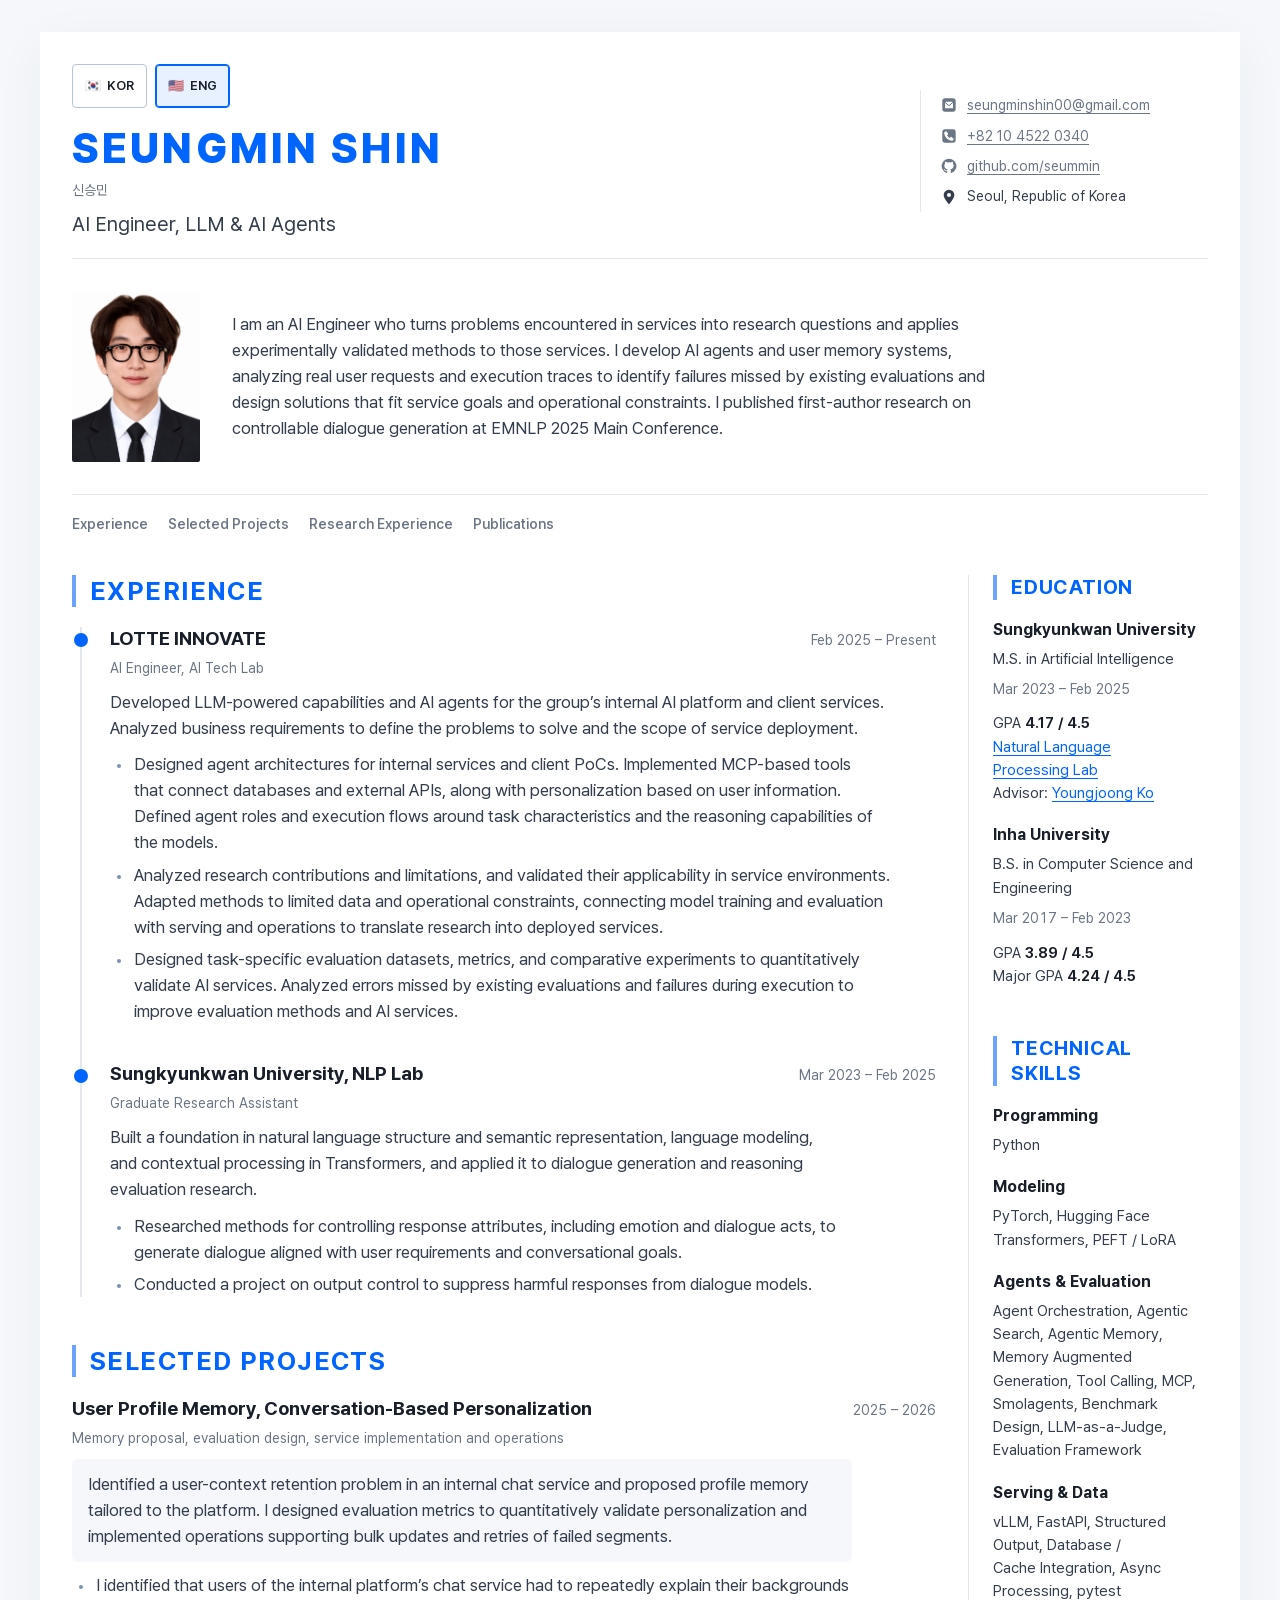
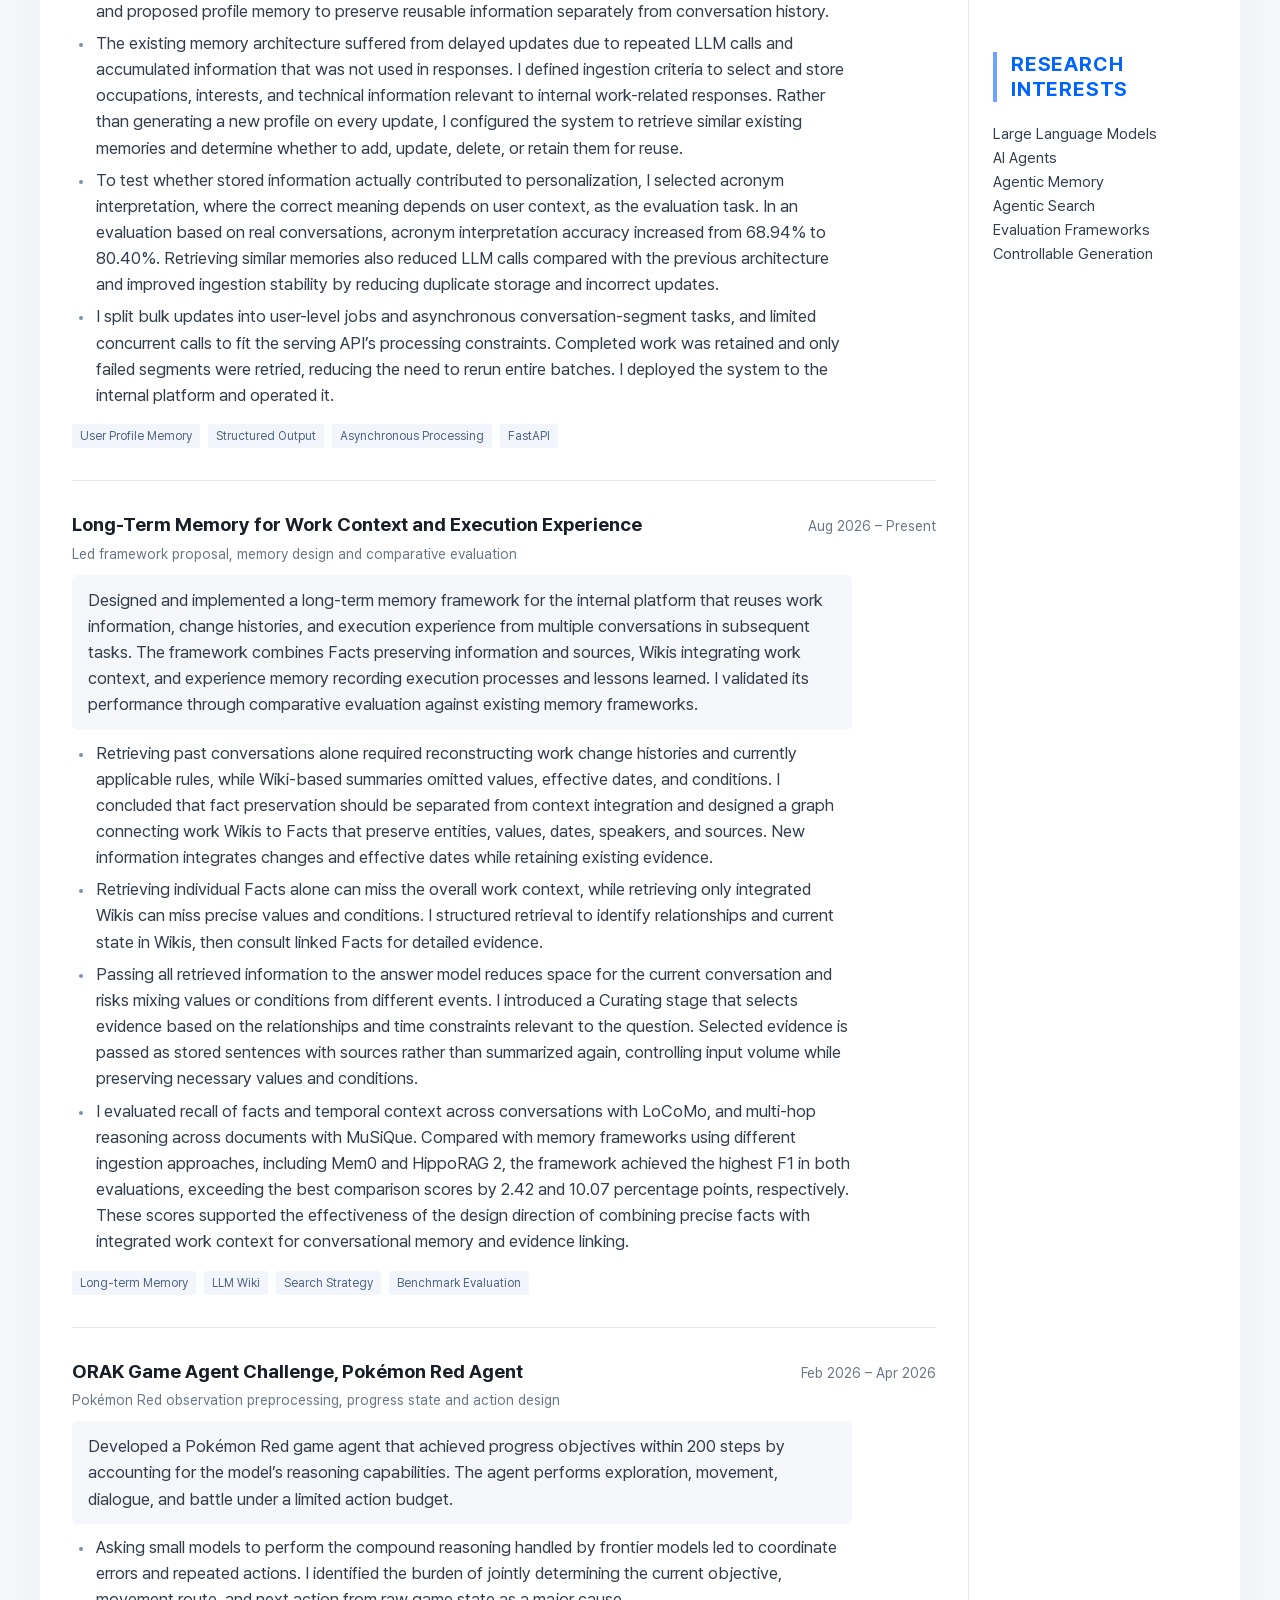
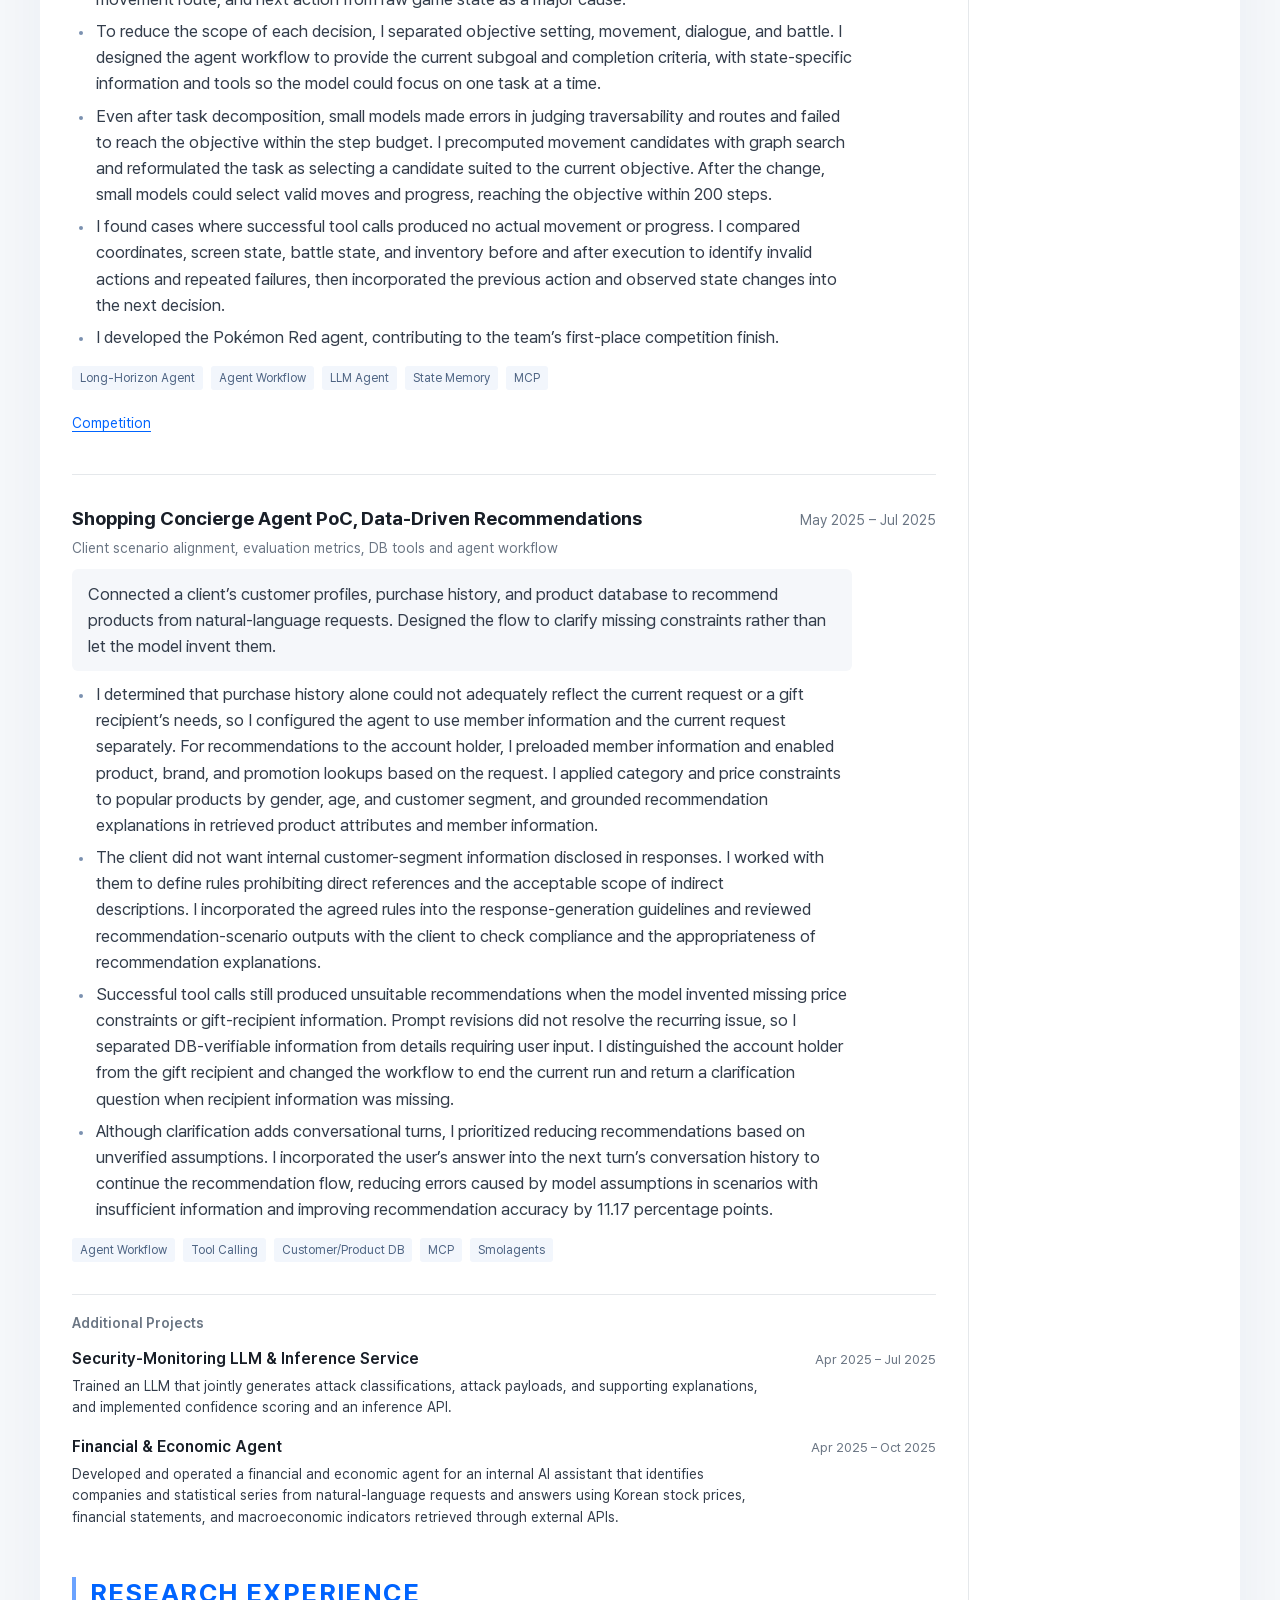
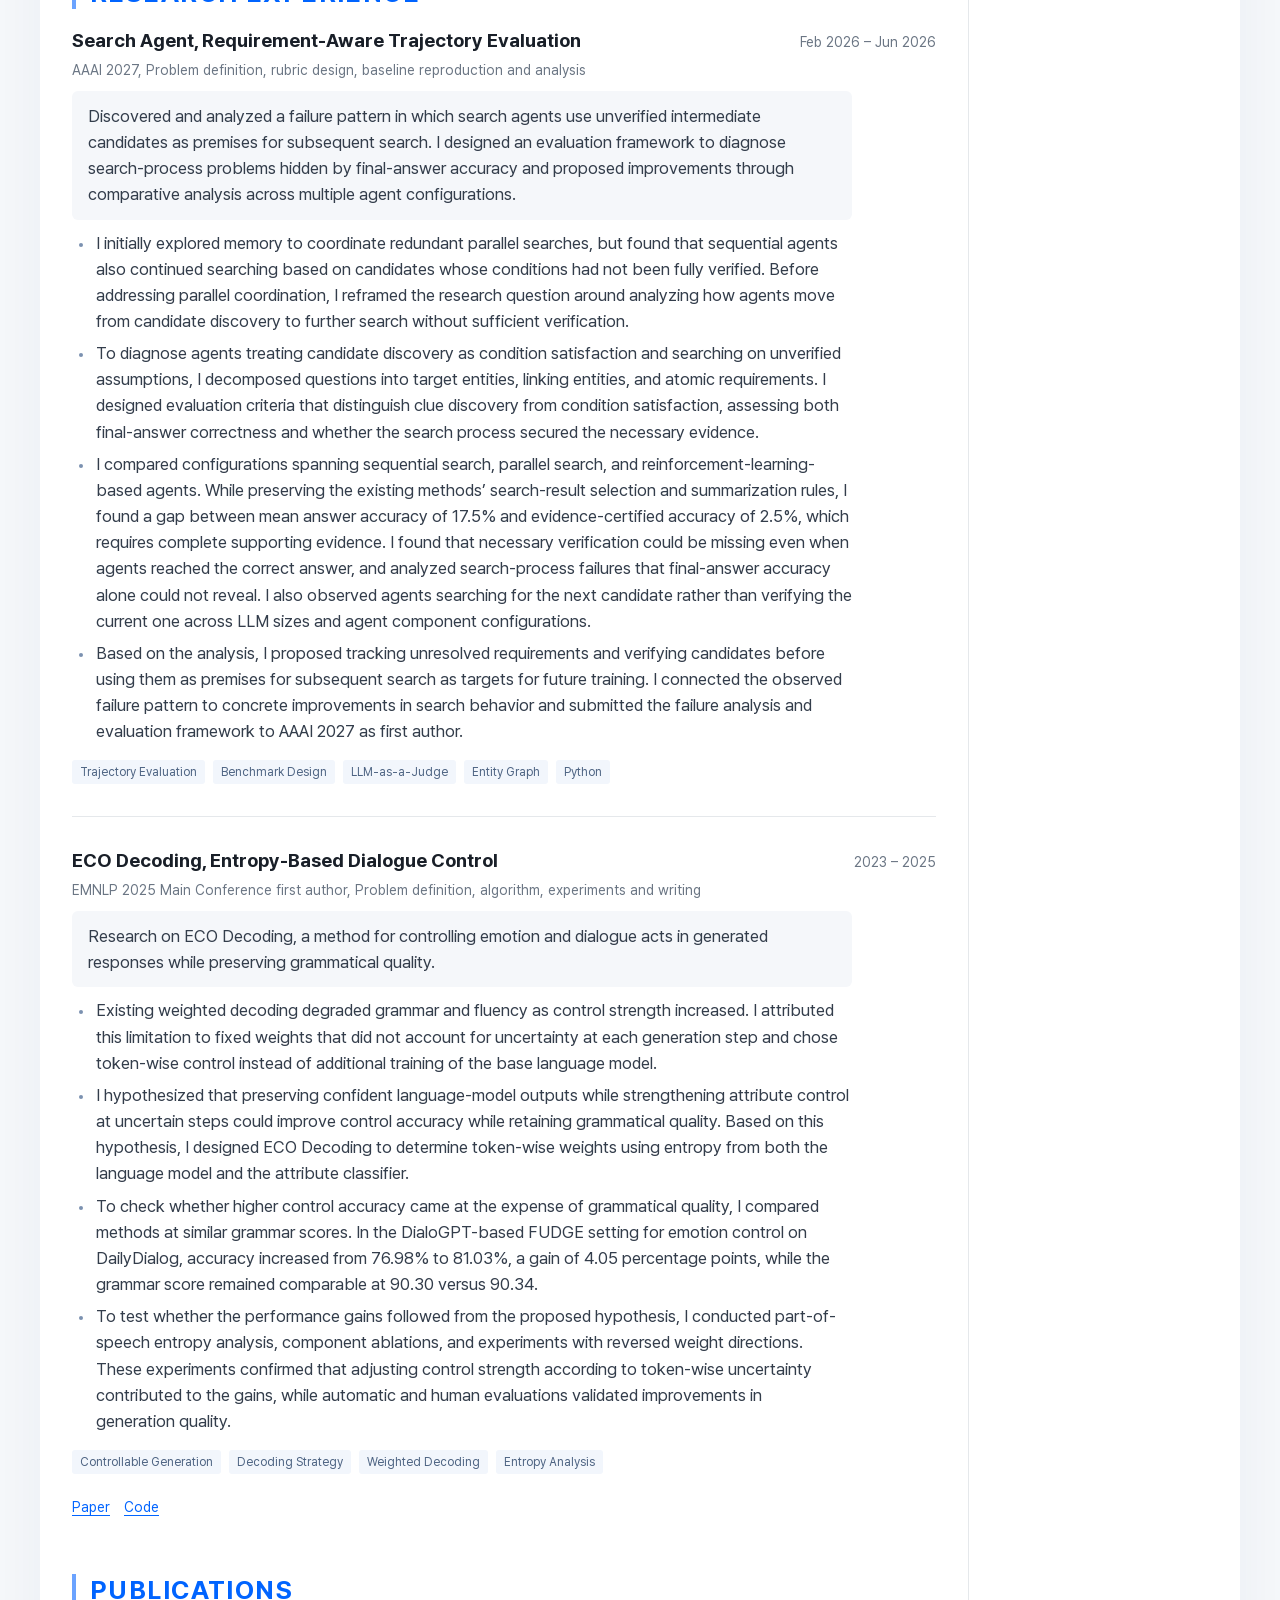
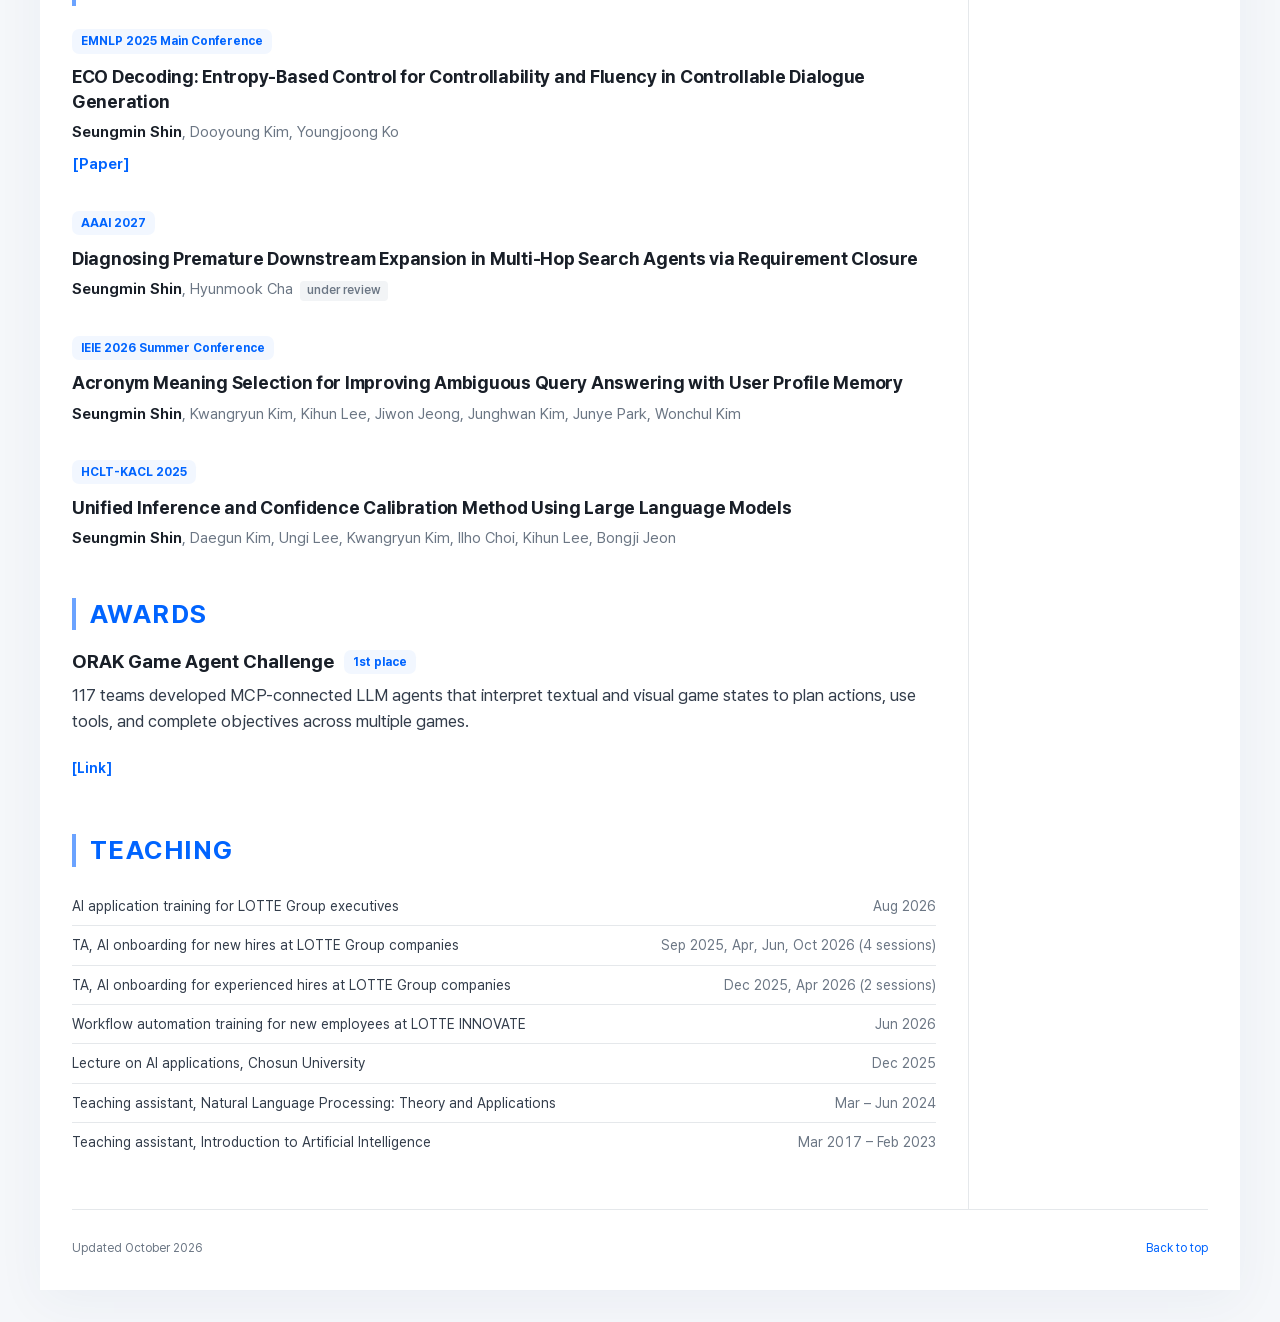
==== commit 3c3438d9: "Update Search Agent research narrative Replace the Search Agent summary and bullets with the approve" ====
--- a/en.html
+++ b/en.html
@@ -83,8 +83,8 @@
     </article><div class="additional-projects" id="other-projects" aria-labelledby="other-projects-heading"><h3 id="other-projects-heading">Additional Projects</h3><article class="additional-project"><div class="additional-project-heading"><h4>Security-Monitoring LLM &amp; Inference Service</h4><p class="date">Apr 2025 – Jul 2025</p></div><p class="additional-project-description">Trained an LLM that jointly generates attack classifications, attack payloads, and supporting explanations, and implemented confidence scoring and an inference API.</p></article><article class="additional-project"><div class="additional-project-heading"><h4>Financial &amp; Economic Agent</h4><p class="date">Apr 2025 – Oct 2025</p></div><p class="additional-project-description">Developed and operated a financial and economic agent for an internal AI assistant that identifies companies and statistical series from natural-language requests and answers using Korean stock prices, financial statements, and macroeconomic indicators retrieved through external APIs.</p></article></div></section><section class="section" id="research" aria-labelledby="research-heading"><h2 id="research-heading">Research Experience</h2><article class="entry">
       <div class="entry-heading"><h3>Search Agent, Requirement-Aware Trajectory Evaluation</h3><p class="date">Feb 2026 – Jun 2026</p></div>
       <p class="entry-subtitle">AAAI 2027, Problem definition, rubric design, baseline reproduction and analysis</p>
-      <p class="entry-summary">Research on diagnosing missing condition verification in search agents that final-answer accuracy alone does not reveal.</p>
-      <ul class="entry-bullets"><li>I initially explored memory to coordinate redundant parallel searches, but found that sequential agents also used unverified candidates as premises for further search. I reframed the research question around diagnosing missing verification before addressing parallel coordination.</li><li>An agent can reach the correct answer without verifying all necessary conditions. I designed evaluation criteria that decompose each question into target entities, linking entities, and atomic requirements. I separated clue discovery from condition satisfaction, using an LLM to interpret evidence and code to aggregate cumulative fulfillment and scores.</li><li>Considering web search and crawling costs, I selected 150 questions and evaluated 10 agent configurations over three runs. I preserved the baseline methods’ search-result selection and summarization rules, and found a gap between mean answer accuracy of 17.5% and evidence-certified accuracy of 2.5%.</li><li>To check whether the findings arose from judge errors, I refined missing and duplicated requirements. Across 180 entity–requirement pairs, judge decisions agreed with the majority vote of three human evaluators in 90.6% of cases. I also tested whether the gap between correct answers and complete evidence persisted when replacing the judge.</li><li>Based on the analysis, I proposed tracking unresolved requirements and verifying them before further search as targets for subsequent training. I developed an evaluation framework that diagnoses verification failures hidden by final-answer accuracy and submitted the research to AAAI 2027 as first author.</li></ul>
+      <p class="entry-summary">Discovered and analyzed a failure pattern in which search agents use unverified intermediate candidates as premises for subsequent search. I designed an evaluation framework to diagnose search-process problems hidden by final-answer accuracy and proposed improvements through comparative analysis across multiple agent configurations.</p>
+      <ul class="entry-bullets"><li>I initially explored memory to coordinate redundant parallel searches, but found that sequential agents also continued searching based on candidates whose conditions had not been fully verified. Before addressing parallel coordination, I reframed the research question around analyzing how agents move from candidate discovery to further search without sufficient verification.</li><li>To diagnose agents treating candidate discovery as condition satisfaction and searching on unverified assumptions, I decomposed questions into target entities, linking entities, and atomic requirements. I designed evaluation criteria that distinguish clue discovery from condition satisfaction, assessing both final-answer correctness and whether the search process secured the necessary evidence.</li><li>I compared configurations spanning sequential search, parallel search, and reinforcement-learning-based agents. While preserving the existing methods’ search-result selection and summarization rules, I found a gap between mean answer accuracy of 17.5% and evidence-certified accuracy of 2.5%, which requires complete supporting evidence. I found that necessary verification could be missing even when agents reached the correct answer, and analyzed search-process failures that final-answer accuracy alone could not reveal. I also observed agents searching for the next candidate rather than verifying the current one across LLM sizes and agent component configurations.</li><li>Based on the analysis, I proposed tracking unresolved requirements and verifying candidates before using them as premises for subsequent search as targets for future training. I connected the observed failure pattern to concrete improvements in search behavior and submitted the failure analysis and evaluation framework to AAAI 2027 as first author.</li></ul>
       <ul class="tags" aria-label="Technologies"><li>Trajectory Evaluation</li><li>Benchmark Design</li><li>LLM-as-a-Judge</li><li>Entity Graph</li><li>Python</li></ul>
 
     </article><article class="entry">
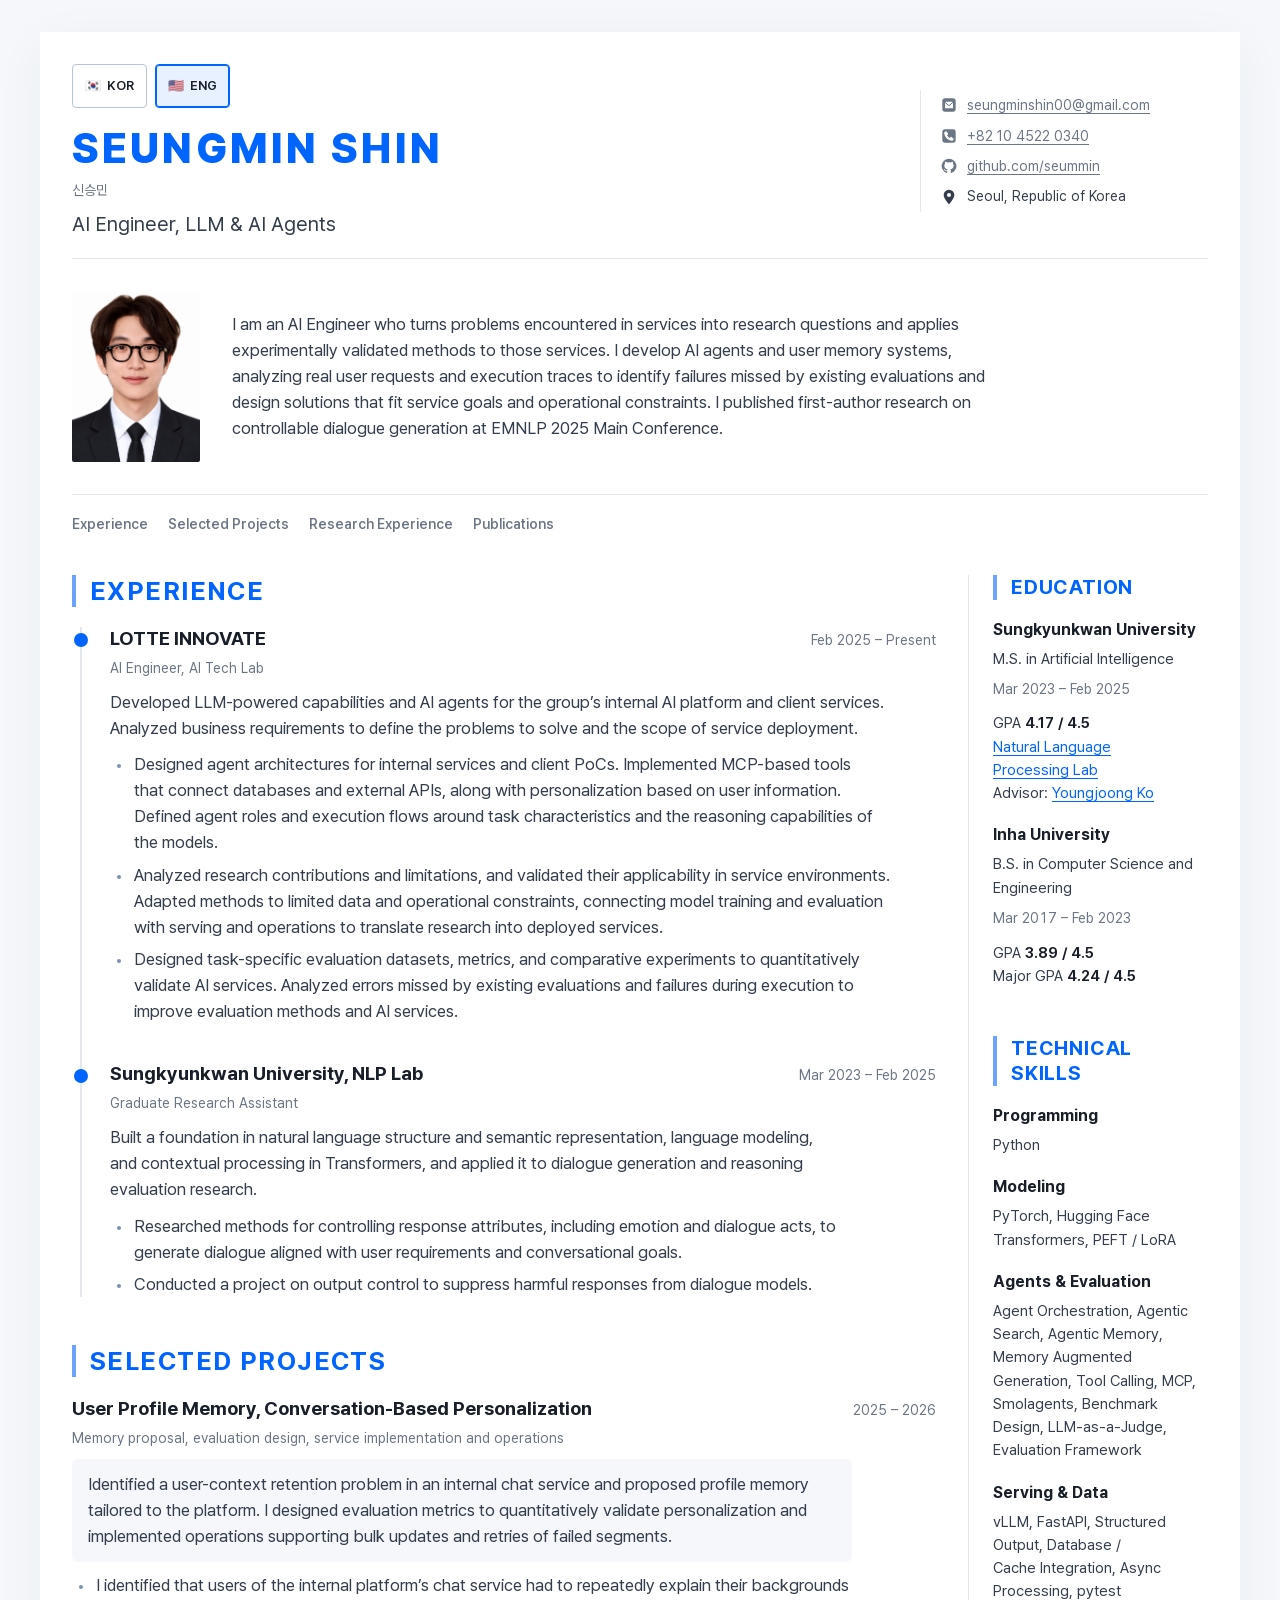
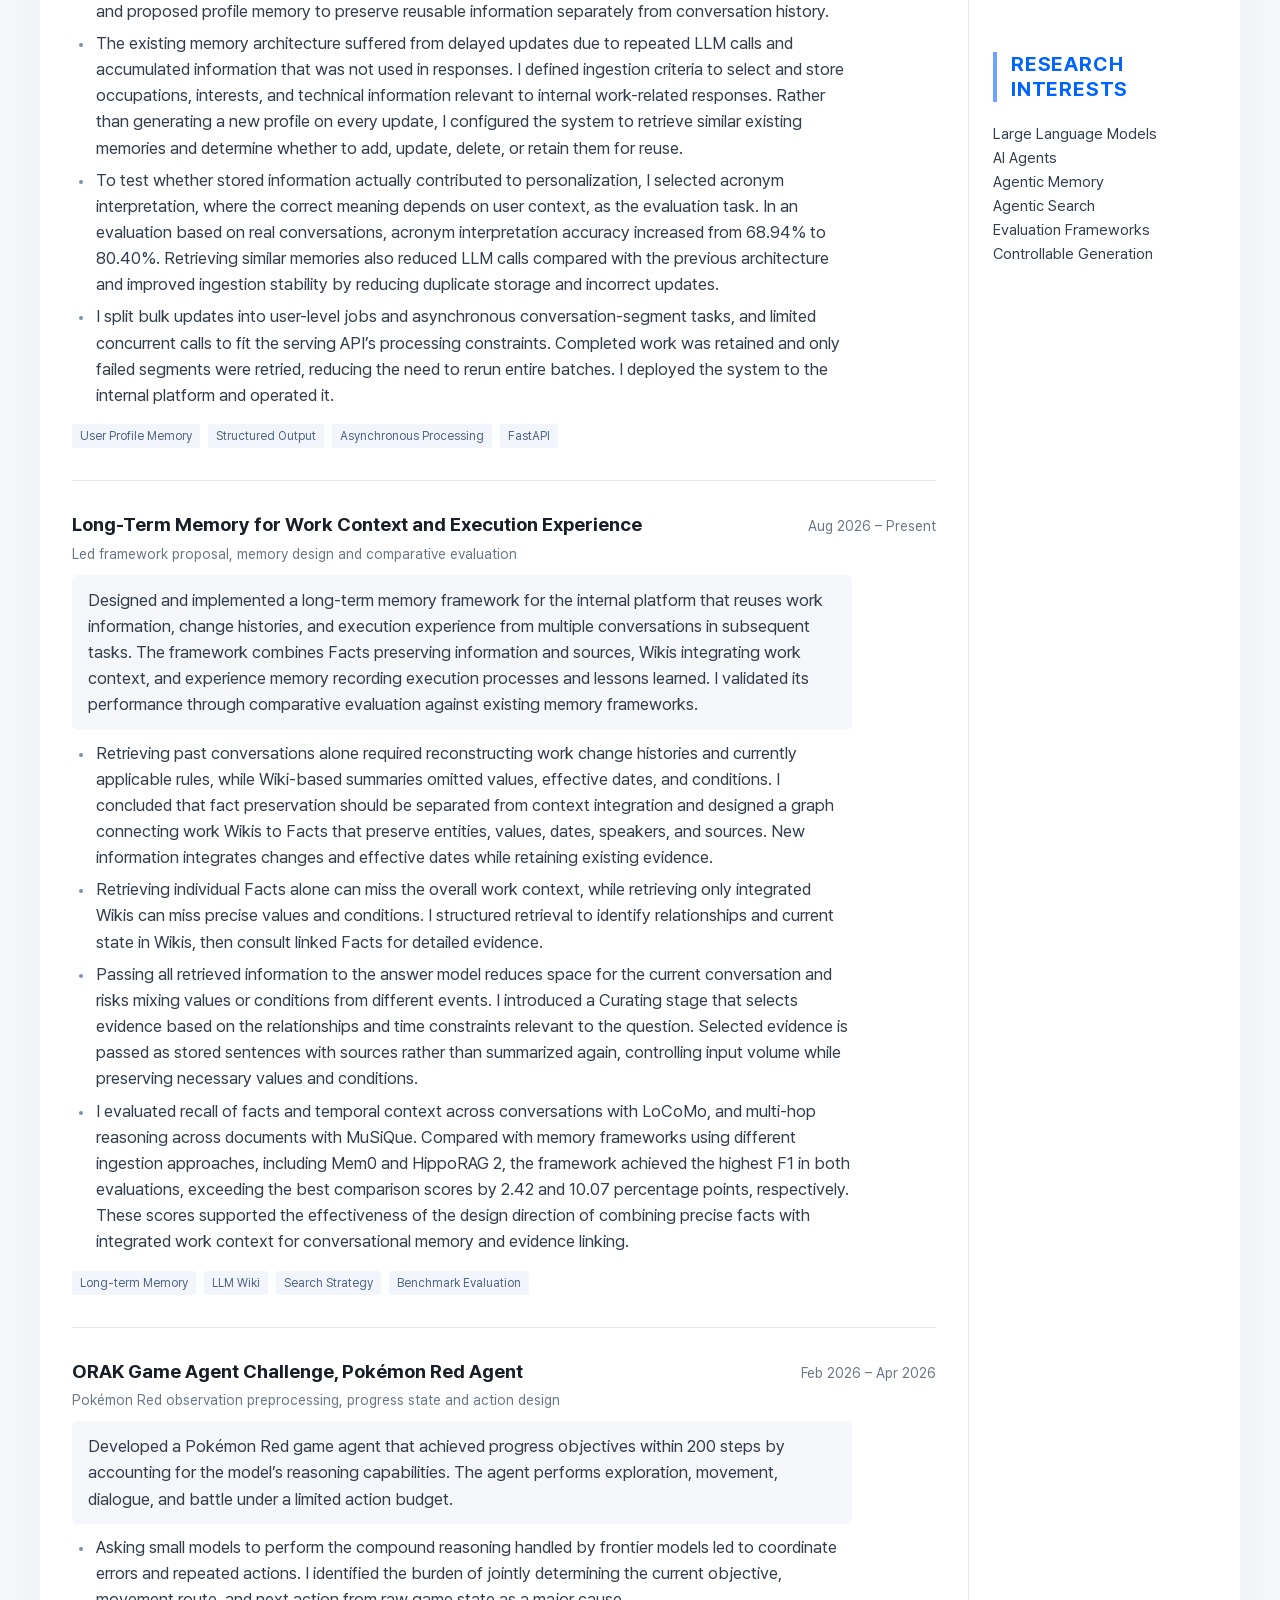
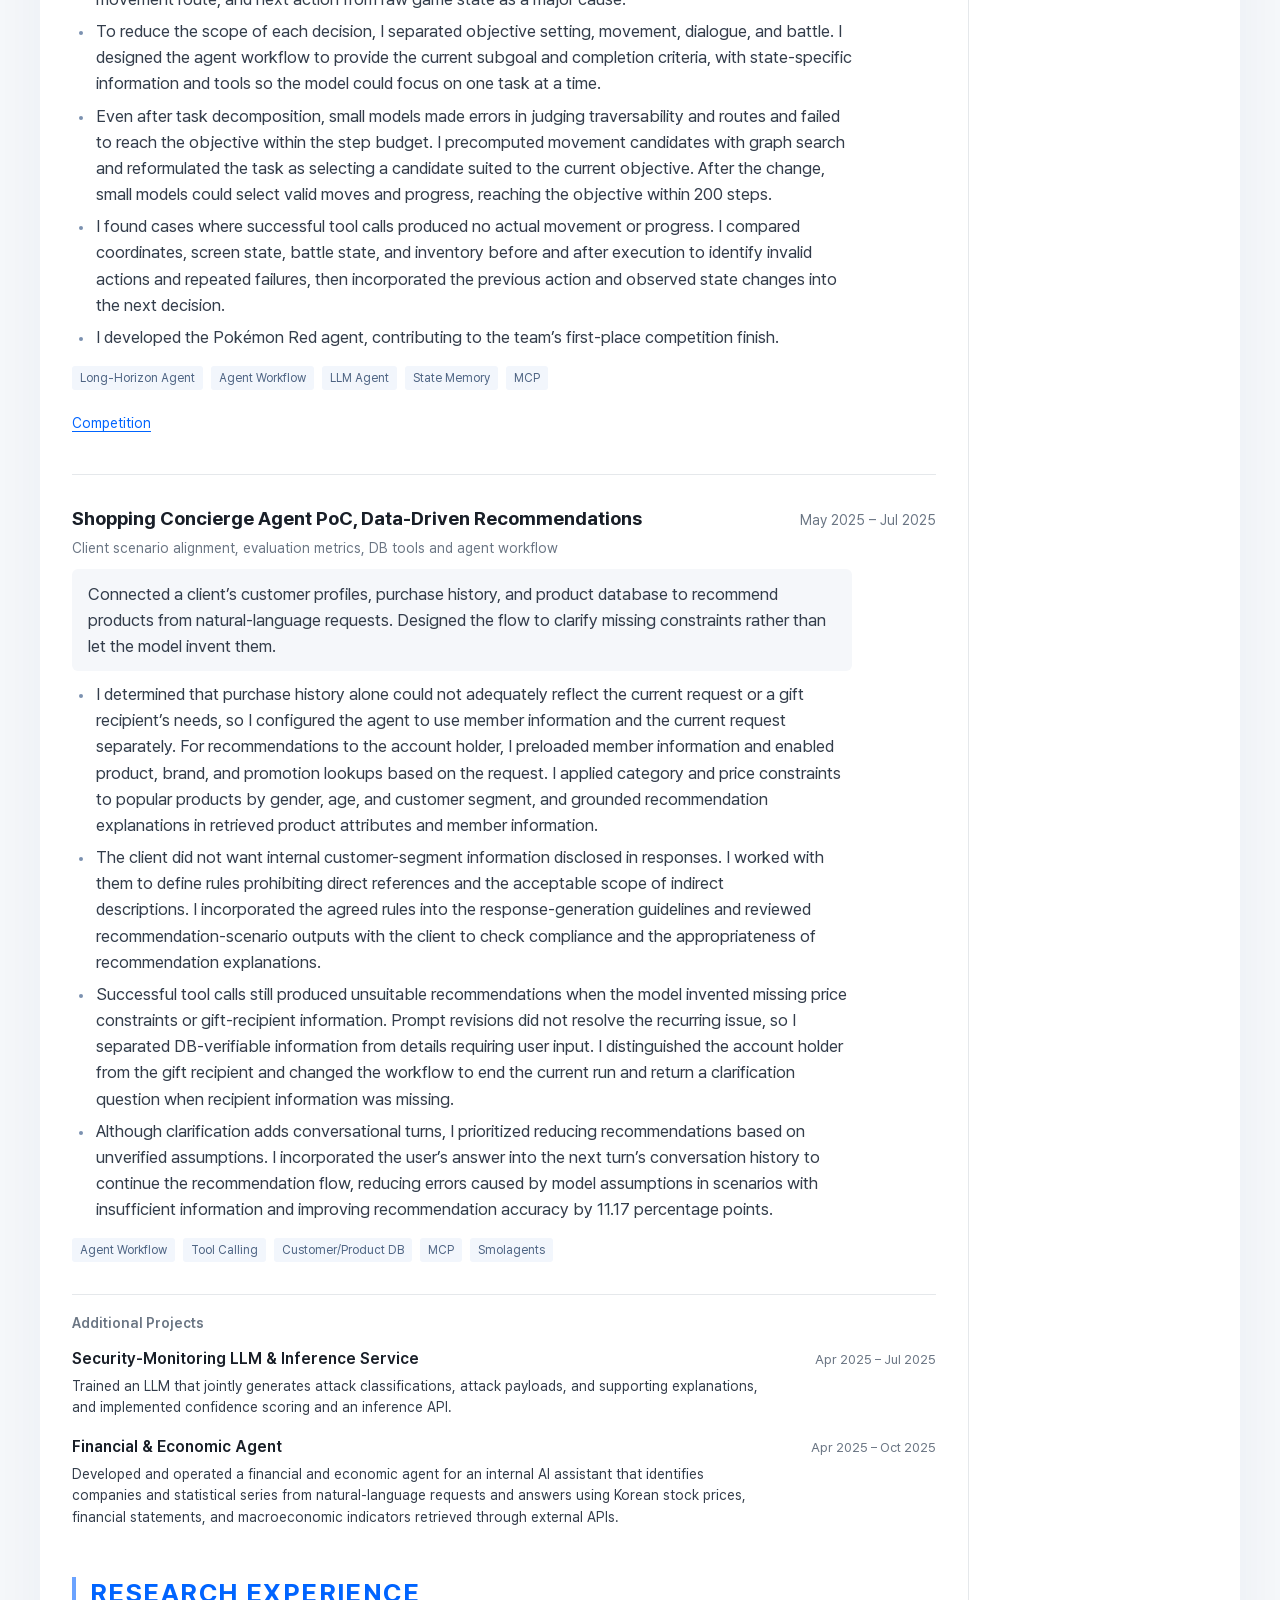
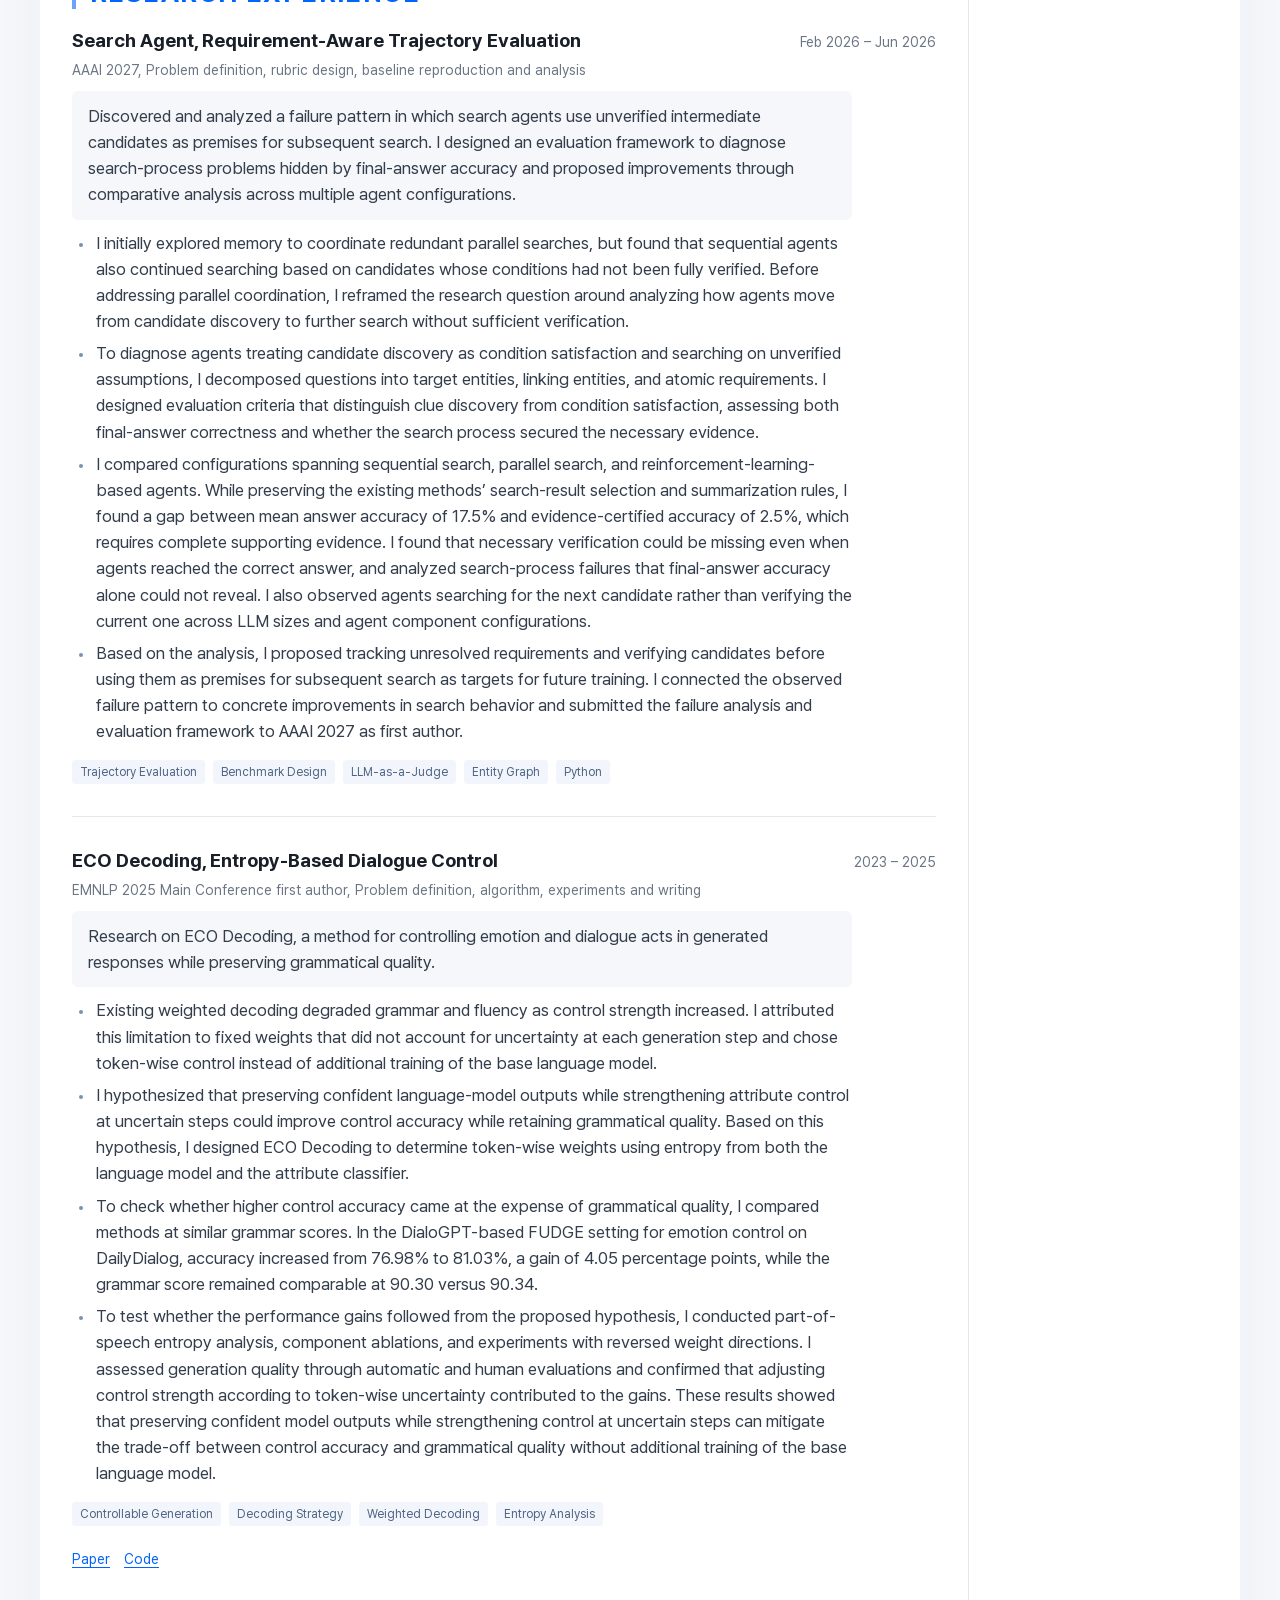
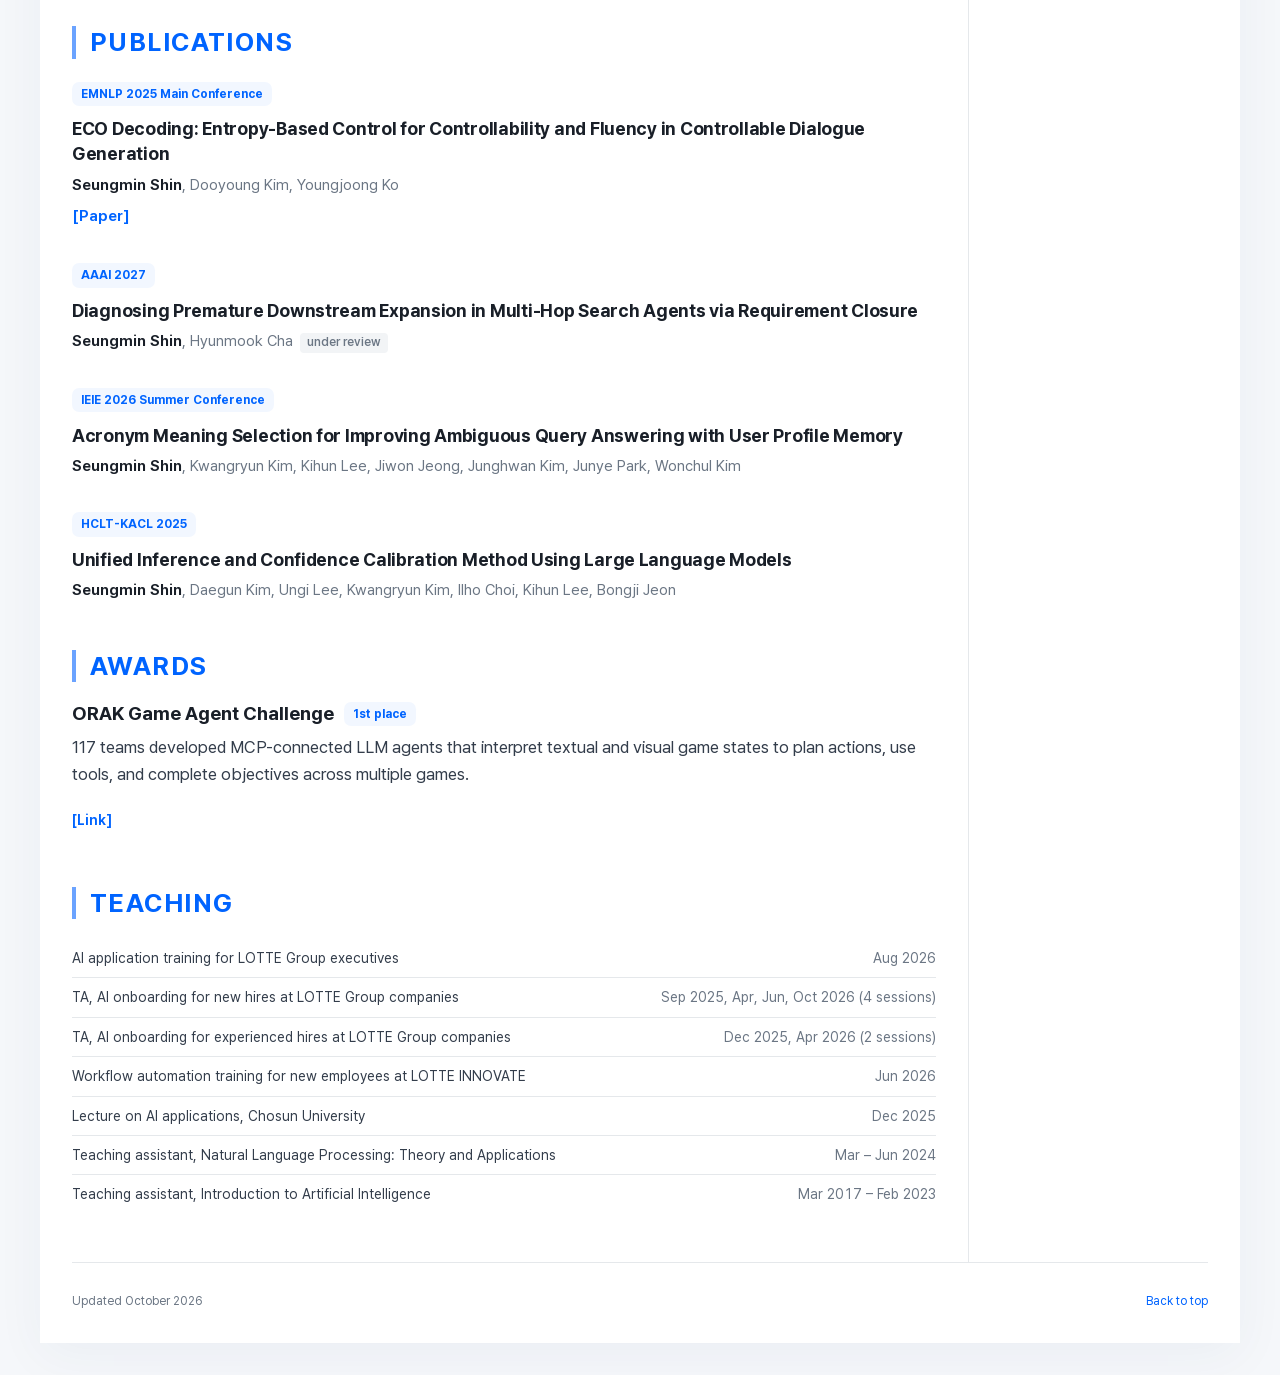
==== commit 22aa347d: "Clarify ECO Decoding research conclusion" ====
--- a/en.html
+++ b/en.html
@@ -91,7 +91,7 @@
       <div class="entry-heading"><h3>ECO Decoding, Entropy-Based Dialogue Control</h3><p class="date">2023 – 2025</p></div>
       <p class="entry-subtitle">EMNLP 2025 Main Conference first author, Problem definition, algorithm, experiments and writing</p>
       <p class="entry-summary">Research on ECO Decoding, a method for controlling emotion and dialogue acts in generated responses while preserving grammatical quality.</p>
-      <ul class="entry-bullets"><li>Existing weighted decoding degraded grammar and fluency as control strength increased. I attributed this limitation to fixed weights that did not account for uncertainty at each generation step and chose token-wise control instead of additional training of the base language model.</li><li>I hypothesized that preserving confident language-model outputs while strengthening attribute control at uncertain steps could improve control accuracy while retaining grammatical quality. Based on this hypothesis, I designed ECO Decoding to determine token-wise weights using entropy from both the language model and the attribute classifier.</li><li>To check whether higher control accuracy came at the expense of grammatical quality, I compared methods at similar grammar scores. In the DialoGPT-based FUDGE setting for emotion control on DailyDialog, accuracy increased from 76.98% to 81.03%, a gain of 4.05 percentage points, while the grammar score remained comparable at 90.30 versus 90.34.</li><li>To test whether the performance gains followed from the proposed hypothesis, I conducted part-of-speech entropy analysis, component ablations, and experiments with reversed weight directions. These experiments confirmed that adjusting control strength according to token-wise uncertainty contributed to the gains, while automatic and human evaluations validated improvements in generation quality.</li></ul>
+      <ul class="entry-bullets"><li>Existing weighted decoding degraded grammar and fluency as control strength increased. I attributed this limitation to fixed weights that did not account for uncertainty at each generation step and chose token-wise control instead of additional training of the base language model.</li><li>I hypothesized that preserving confident language-model outputs while strengthening attribute control at uncertain steps could improve control accuracy while retaining grammatical quality. Based on this hypothesis, I designed ECO Decoding to determine token-wise weights using entropy from both the language model and the attribute classifier.</li><li>To check whether higher control accuracy came at the expense of grammatical quality, I compared methods at similar grammar scores. In the DialoGPT-based FUDGE setting for emotion control on DailyDialog, accuracy increased from 76.98% to 81.03%, a gain of 4.05 percentage points, while the grammar score remained comparable at 90.30 versus 90.34.</li><li>To test whether the performance gains followed from the proposed hypothesis, I conducted part-of-speech entropy analysis, component ablations, and experiments with reversed weight directions. I assessed generation quality through automatic and human evaluations and confirmed that adjusting control strength according to token-wise uncertainty contributed to the gains. These results showed that preserving confident model outputs while strengthening control at uncertain steps can mitigate the trade-off between control accuracy and grammatical quality without additional training of the base language model.</li></ul>
       <ul class="tags" aria-label="Technologies"><li>Controllable Generation</li><li>Decoding Strategy</li><li>Weighted Decoding</li><li>Entropy Analysis</li></ul>
       <div class="entry-links"><a href="https://aclanthology.org/2025.emnlp-main.1437/">Paper</a><a href="https://github.com/seummin/ECODecoding">Code</a></div>
     </article></section>
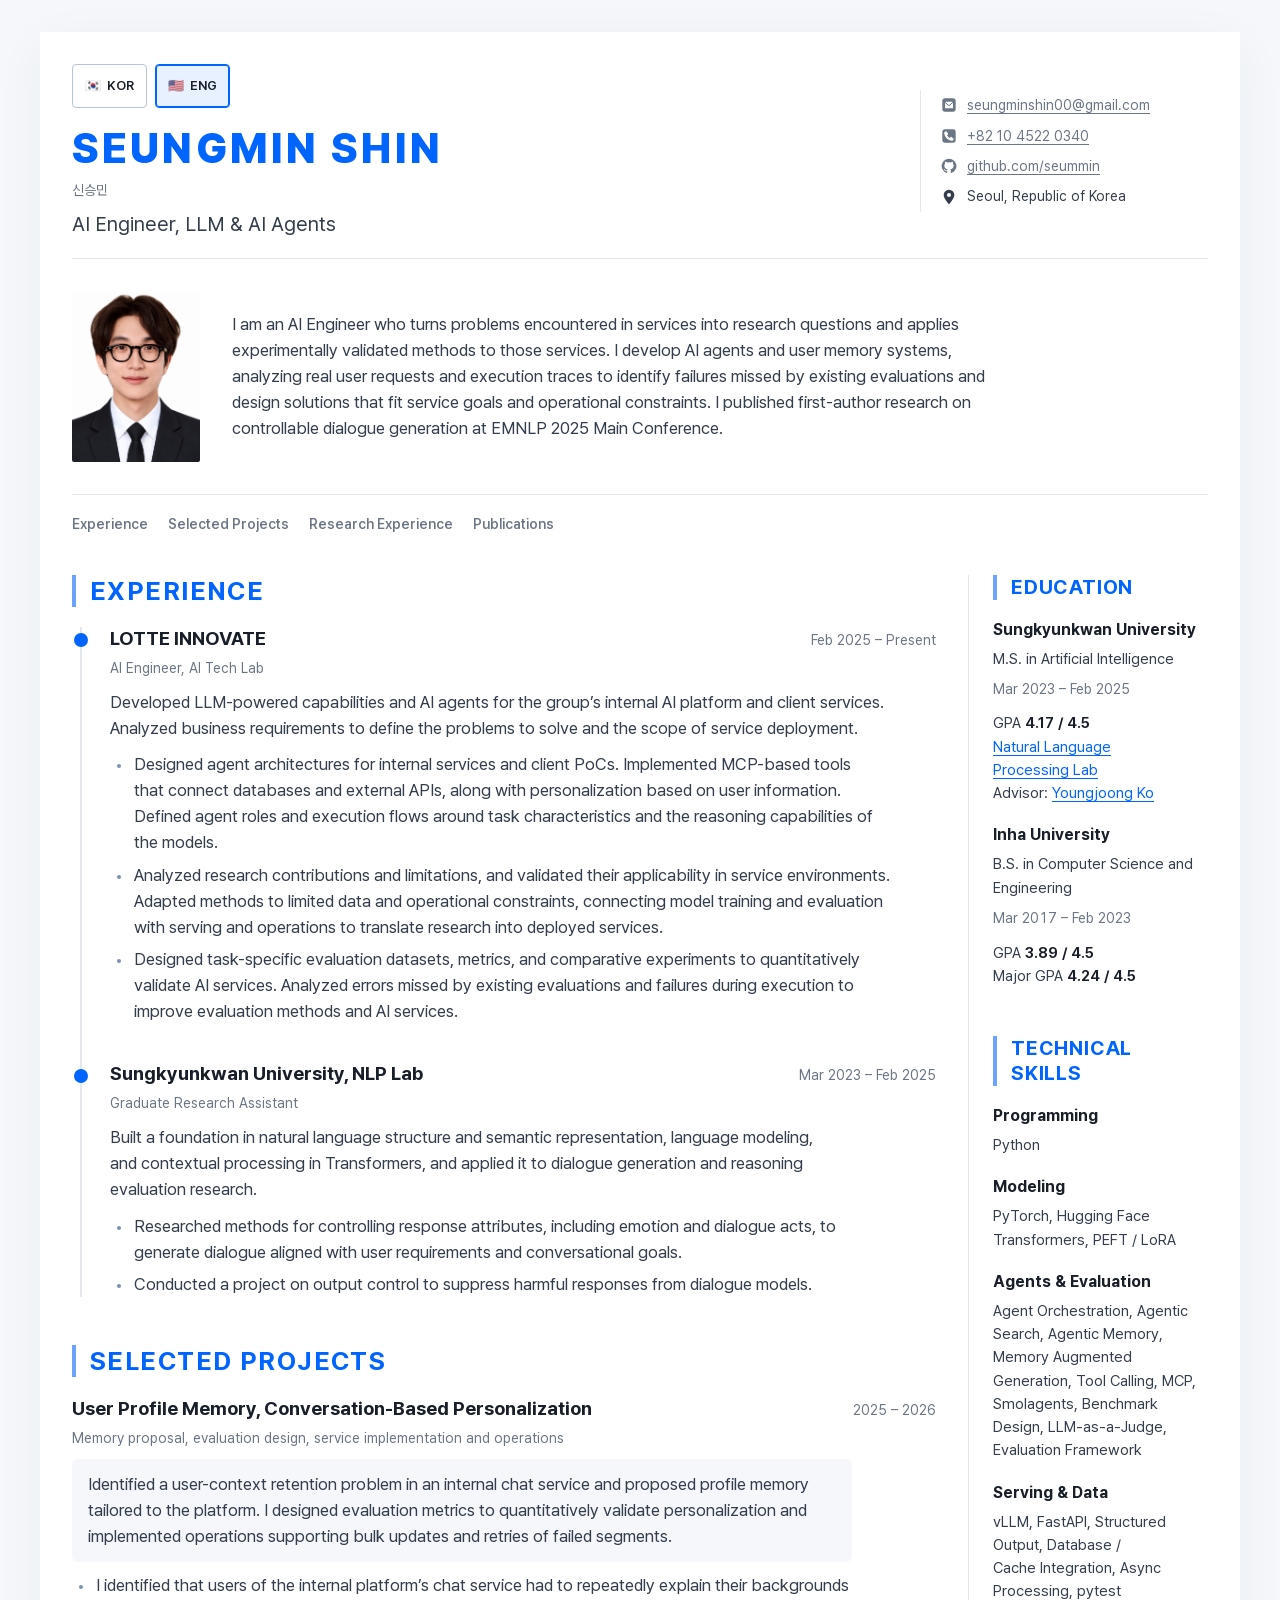
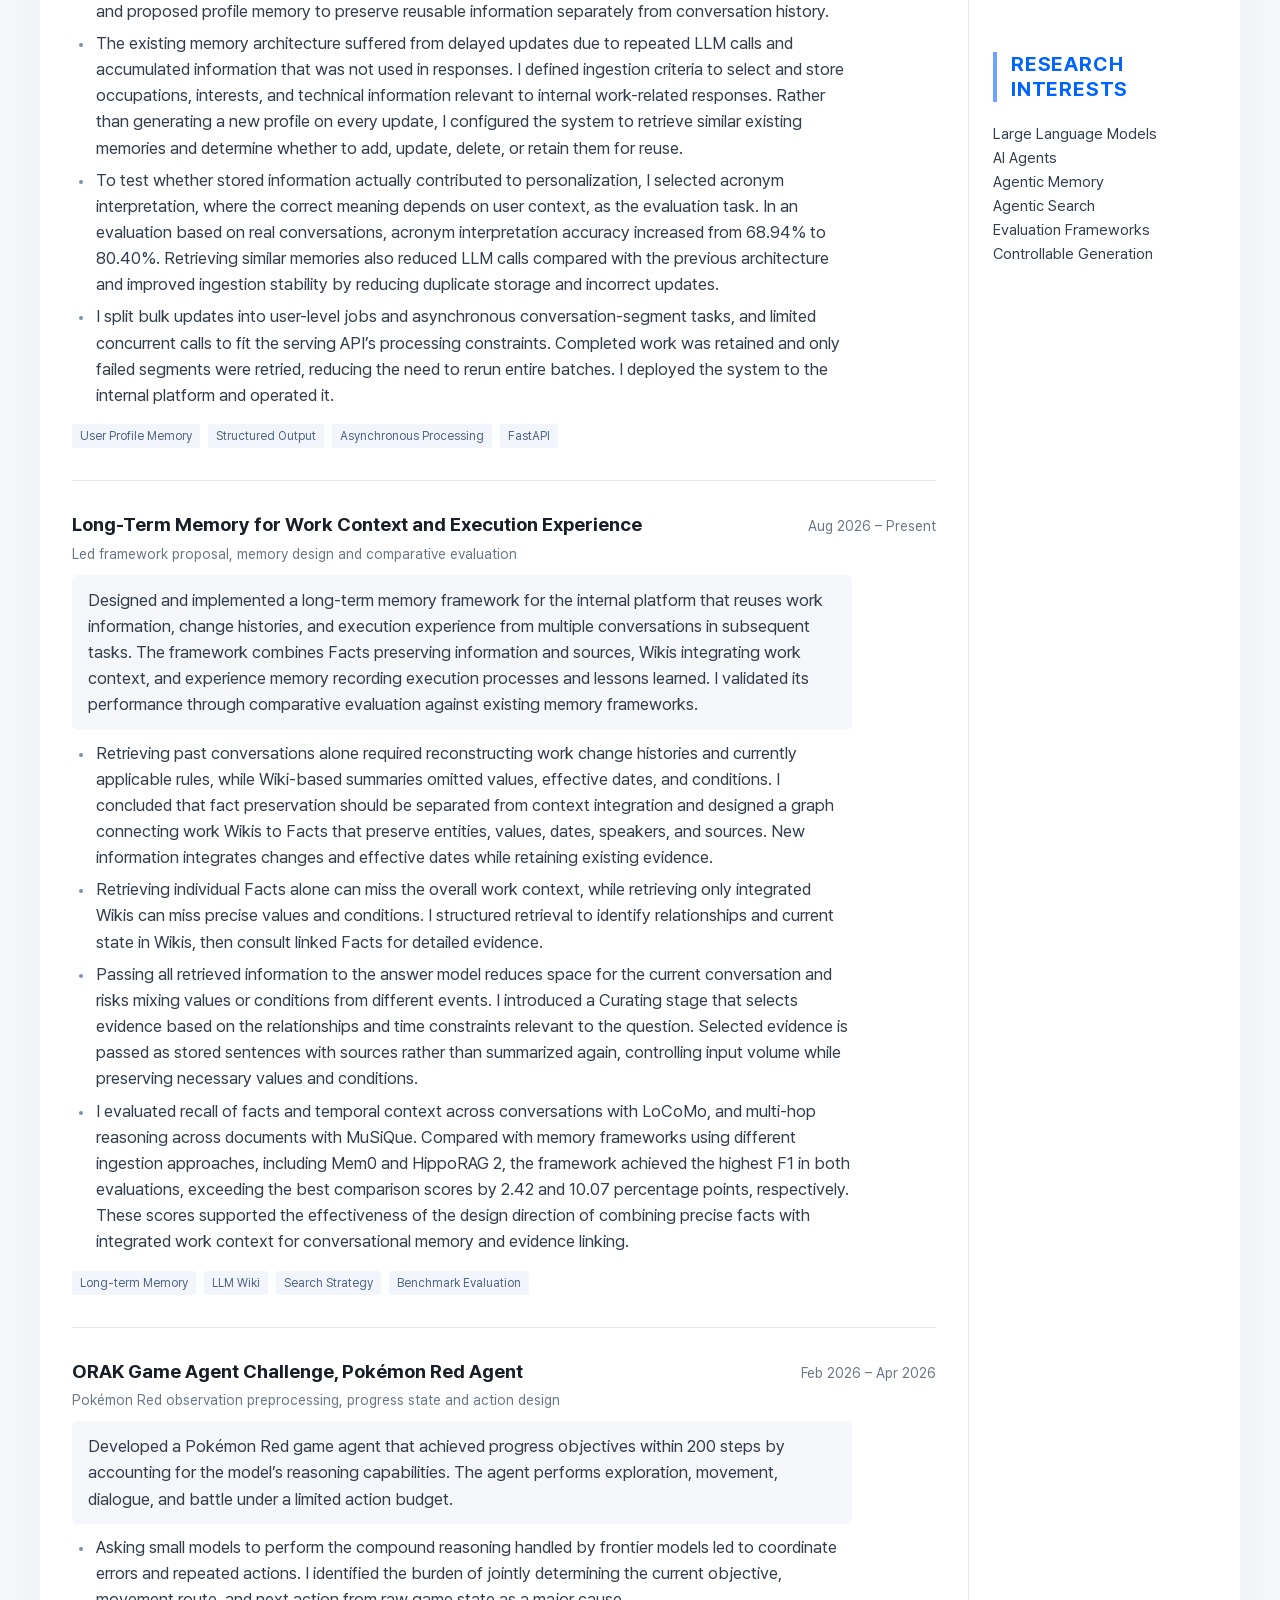
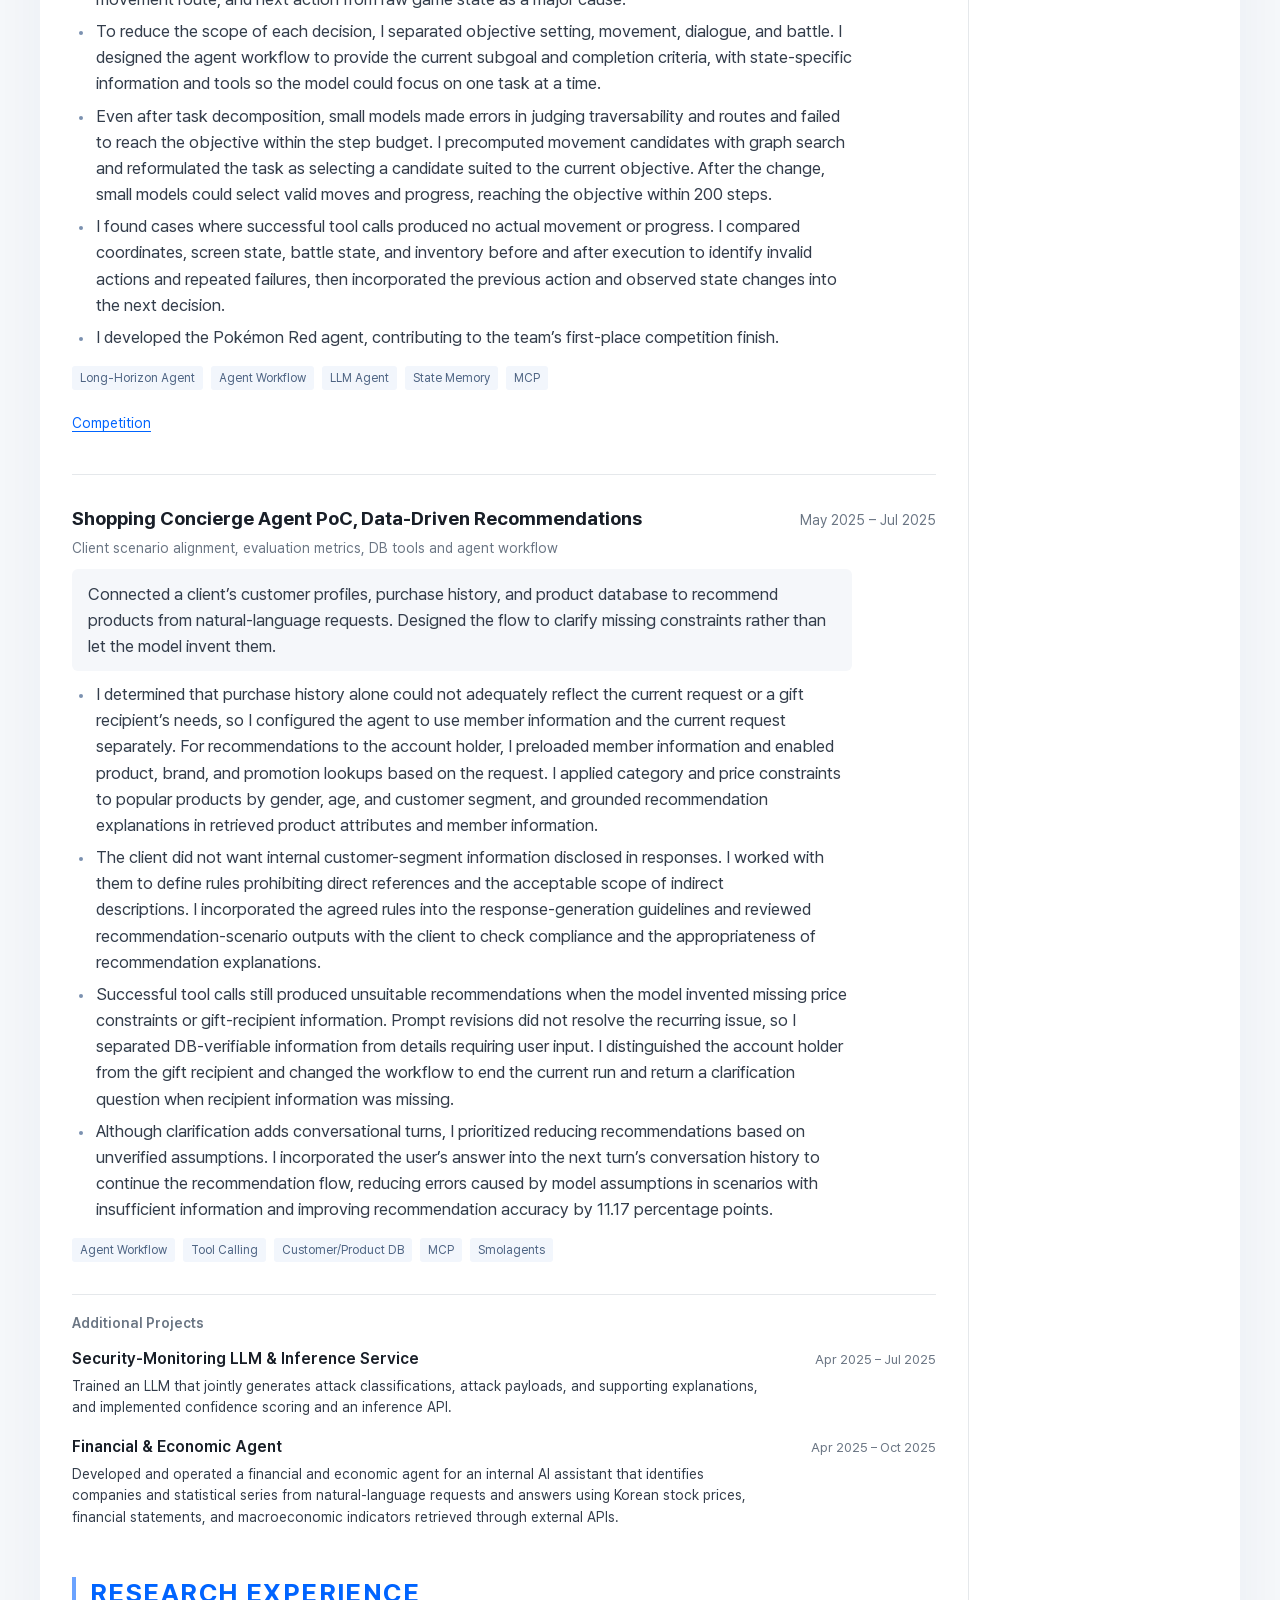
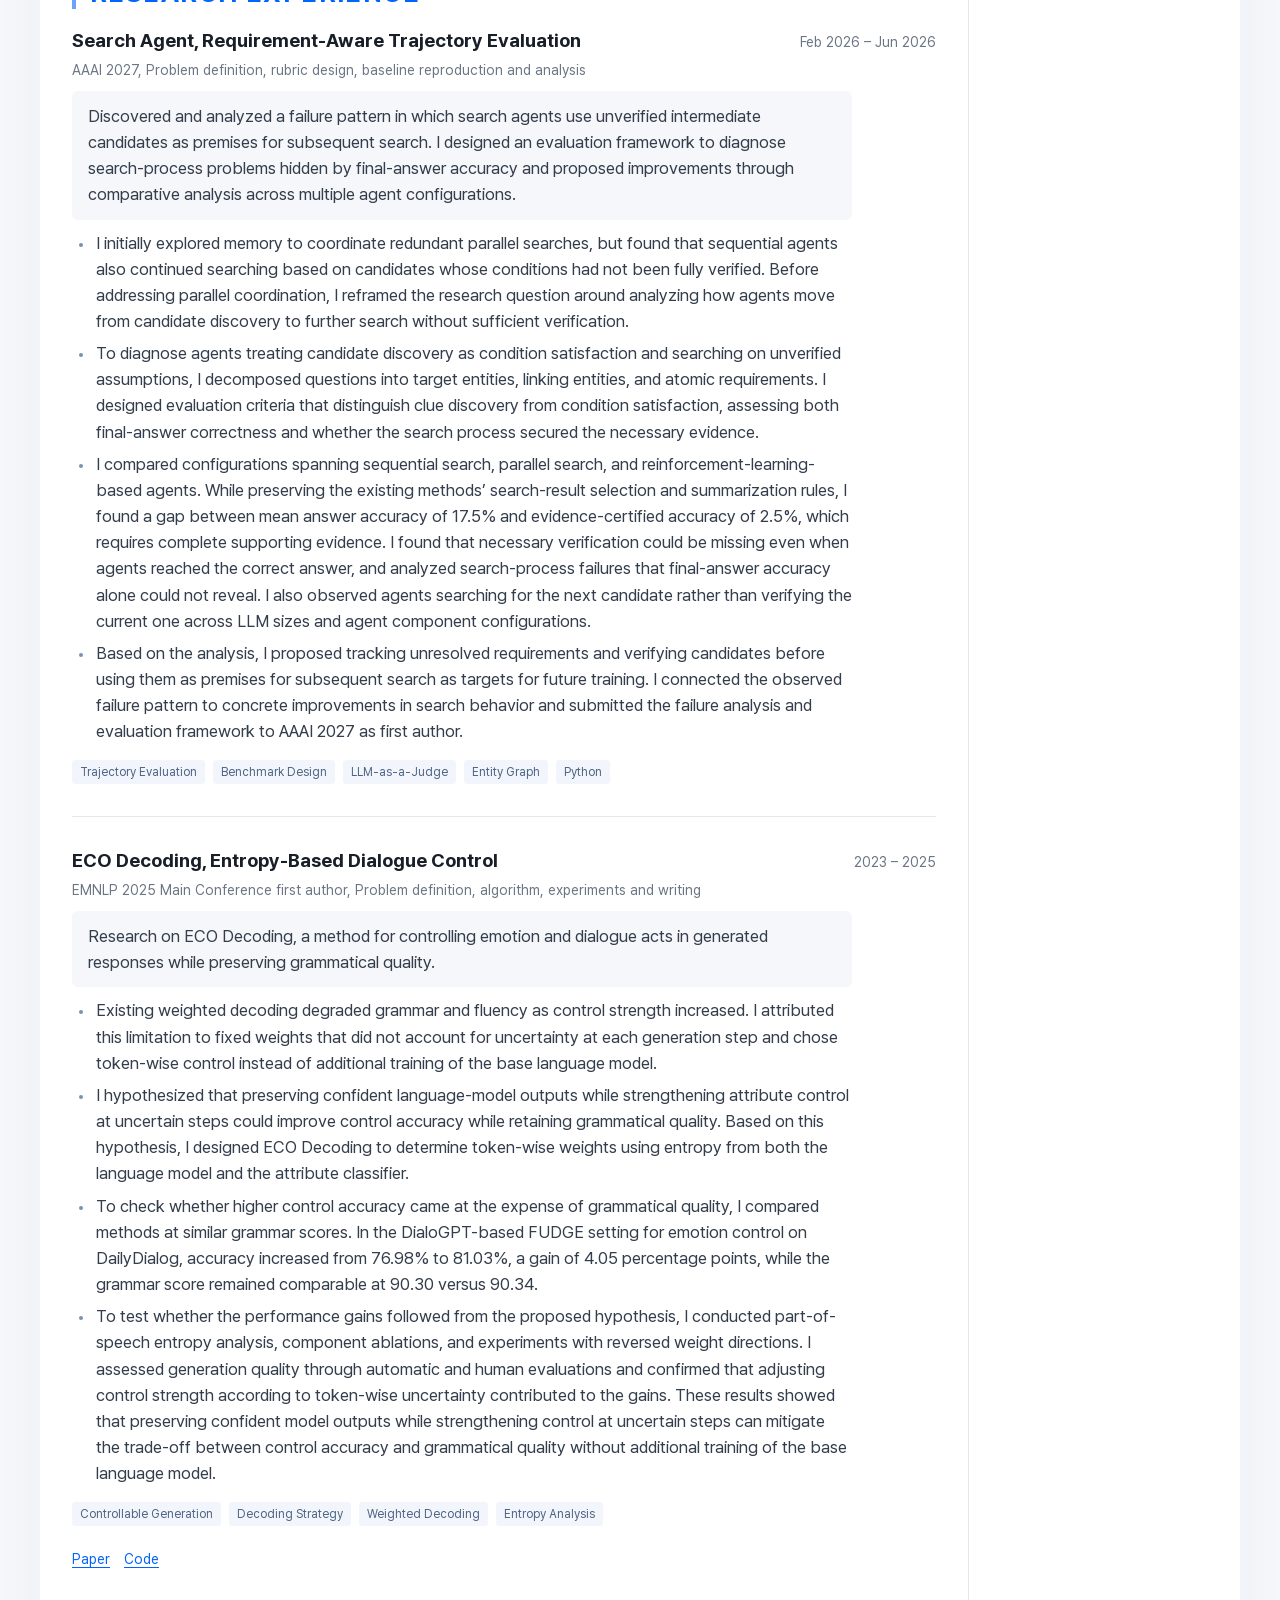
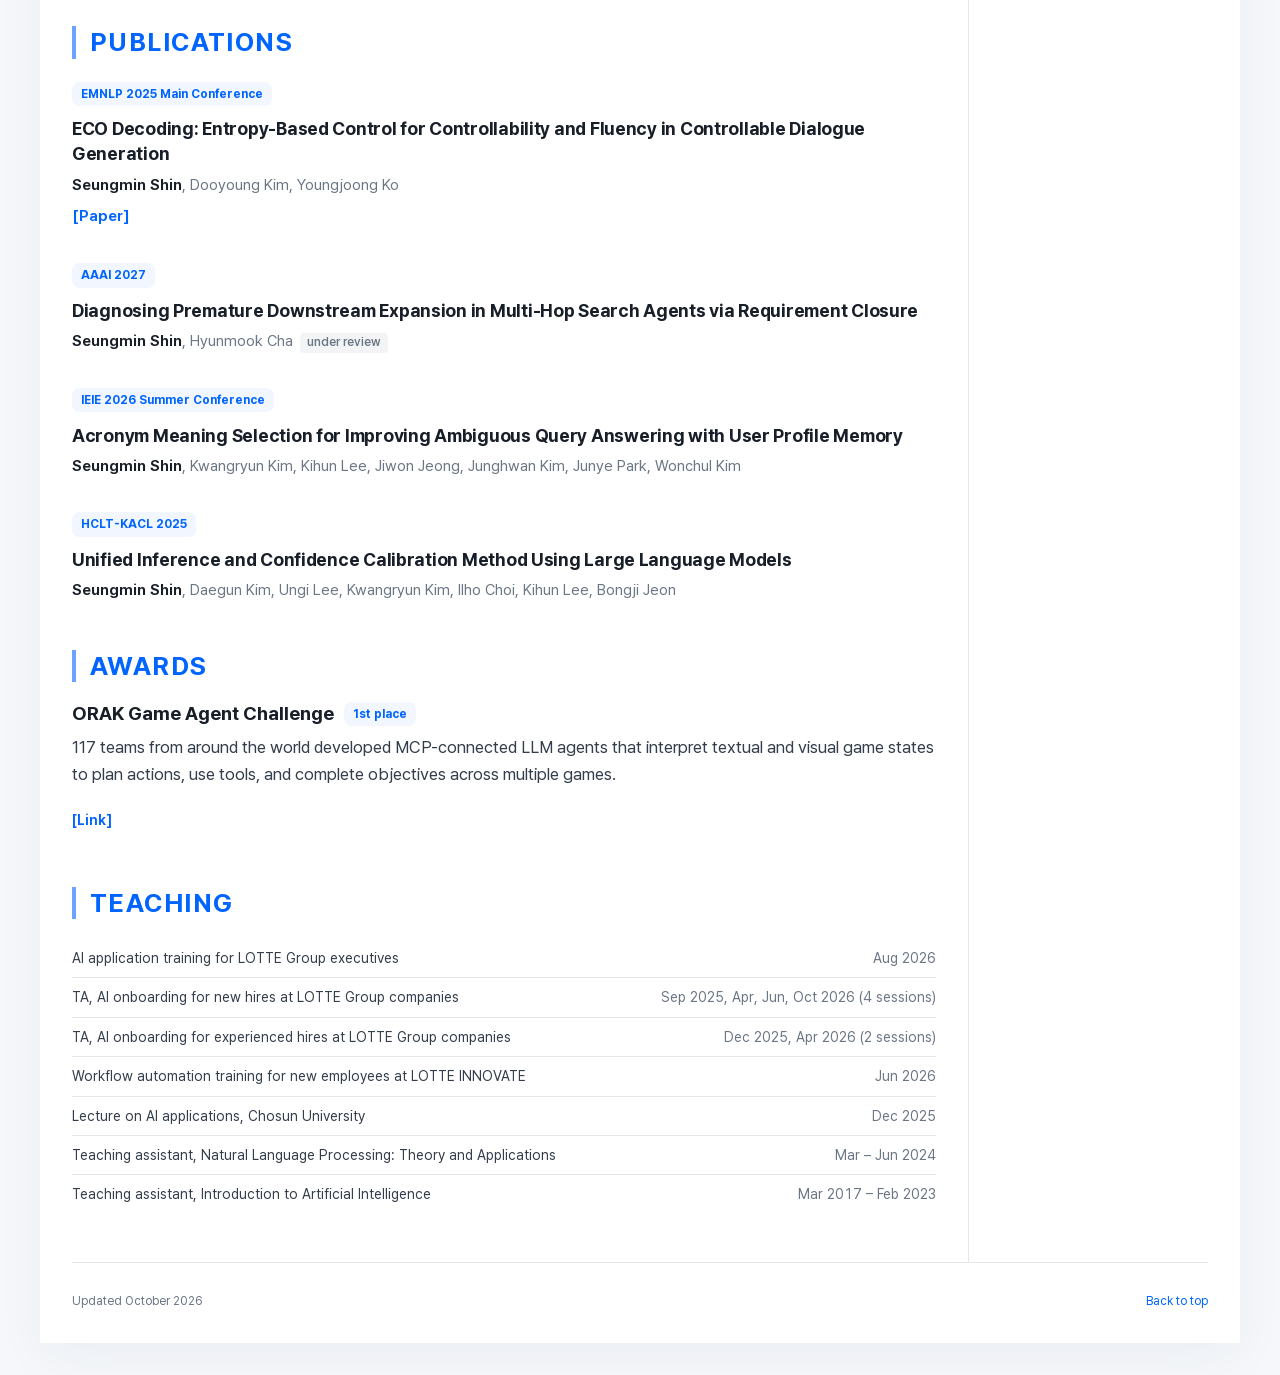
==== commit befa5fb0: "Clarify worldwide ORAK participation" ====
--- a/en.html
+++ b/en.html
@@ -101,7 +101,7 @@
         <section class="section awards" id="awards" aria-labelledby="awards-heading">
           <h2 id="awards-heading">Awards</h2>
           <div class="award-heading"><h3>ORAK Game Agent Challenge</h3><span class="publication-venue">1st place</span></div>
-          <p class="award-description">117 teams developed MCP-connected LLM agents that interpret textual and visual game states to plan actions, use tools, and complete objectives across multiple games.</p>
+          <p class="award-description">117 teams from around the world developed MCP-connected LLM agents that interpret textual and visual game states to plan actions, use tools, and complete objectives across multiple games.</p>
           <div class="entry-links"><a class="award-link" href="https://www.aicrowd.com/challenges/orak-game-agent-challenge-2025/winners">[Link]</a></div>
         </section>
         <section class="section" id="teaching" aria-labelledby="teaching-heading">
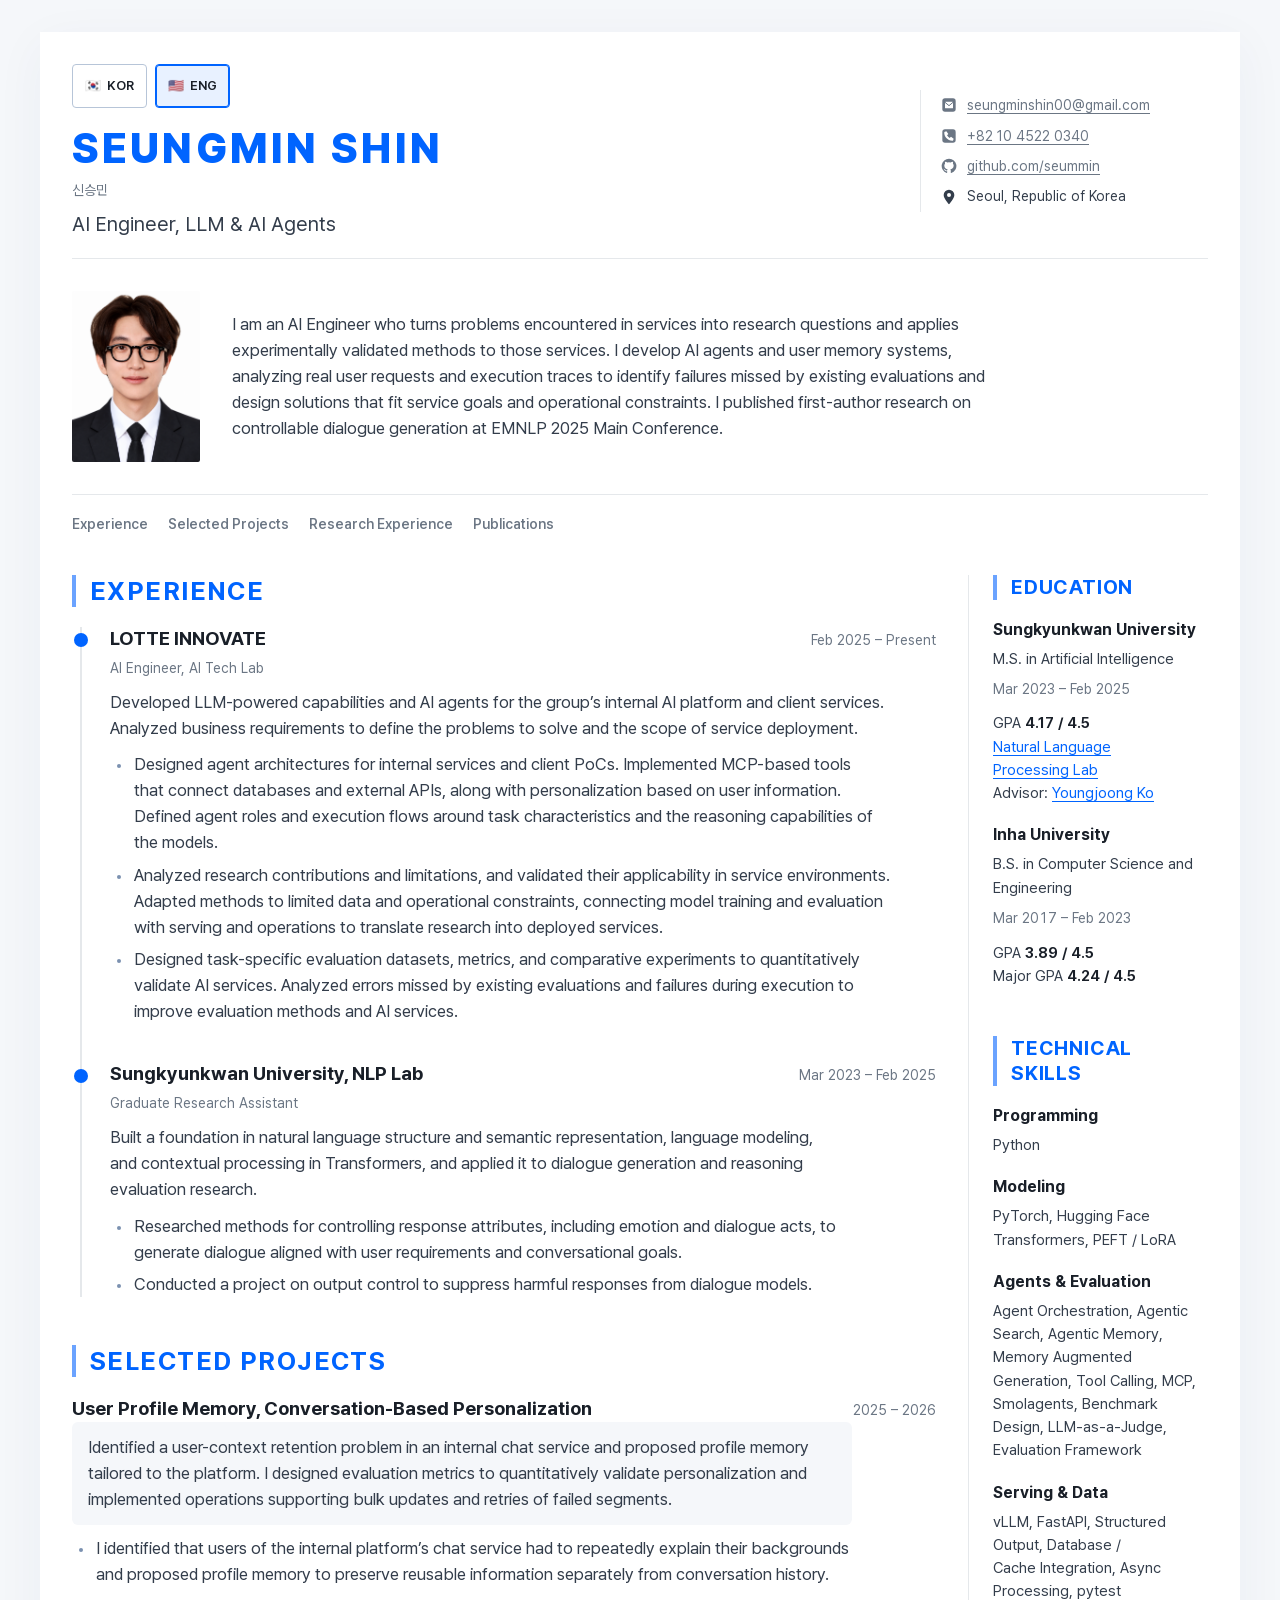
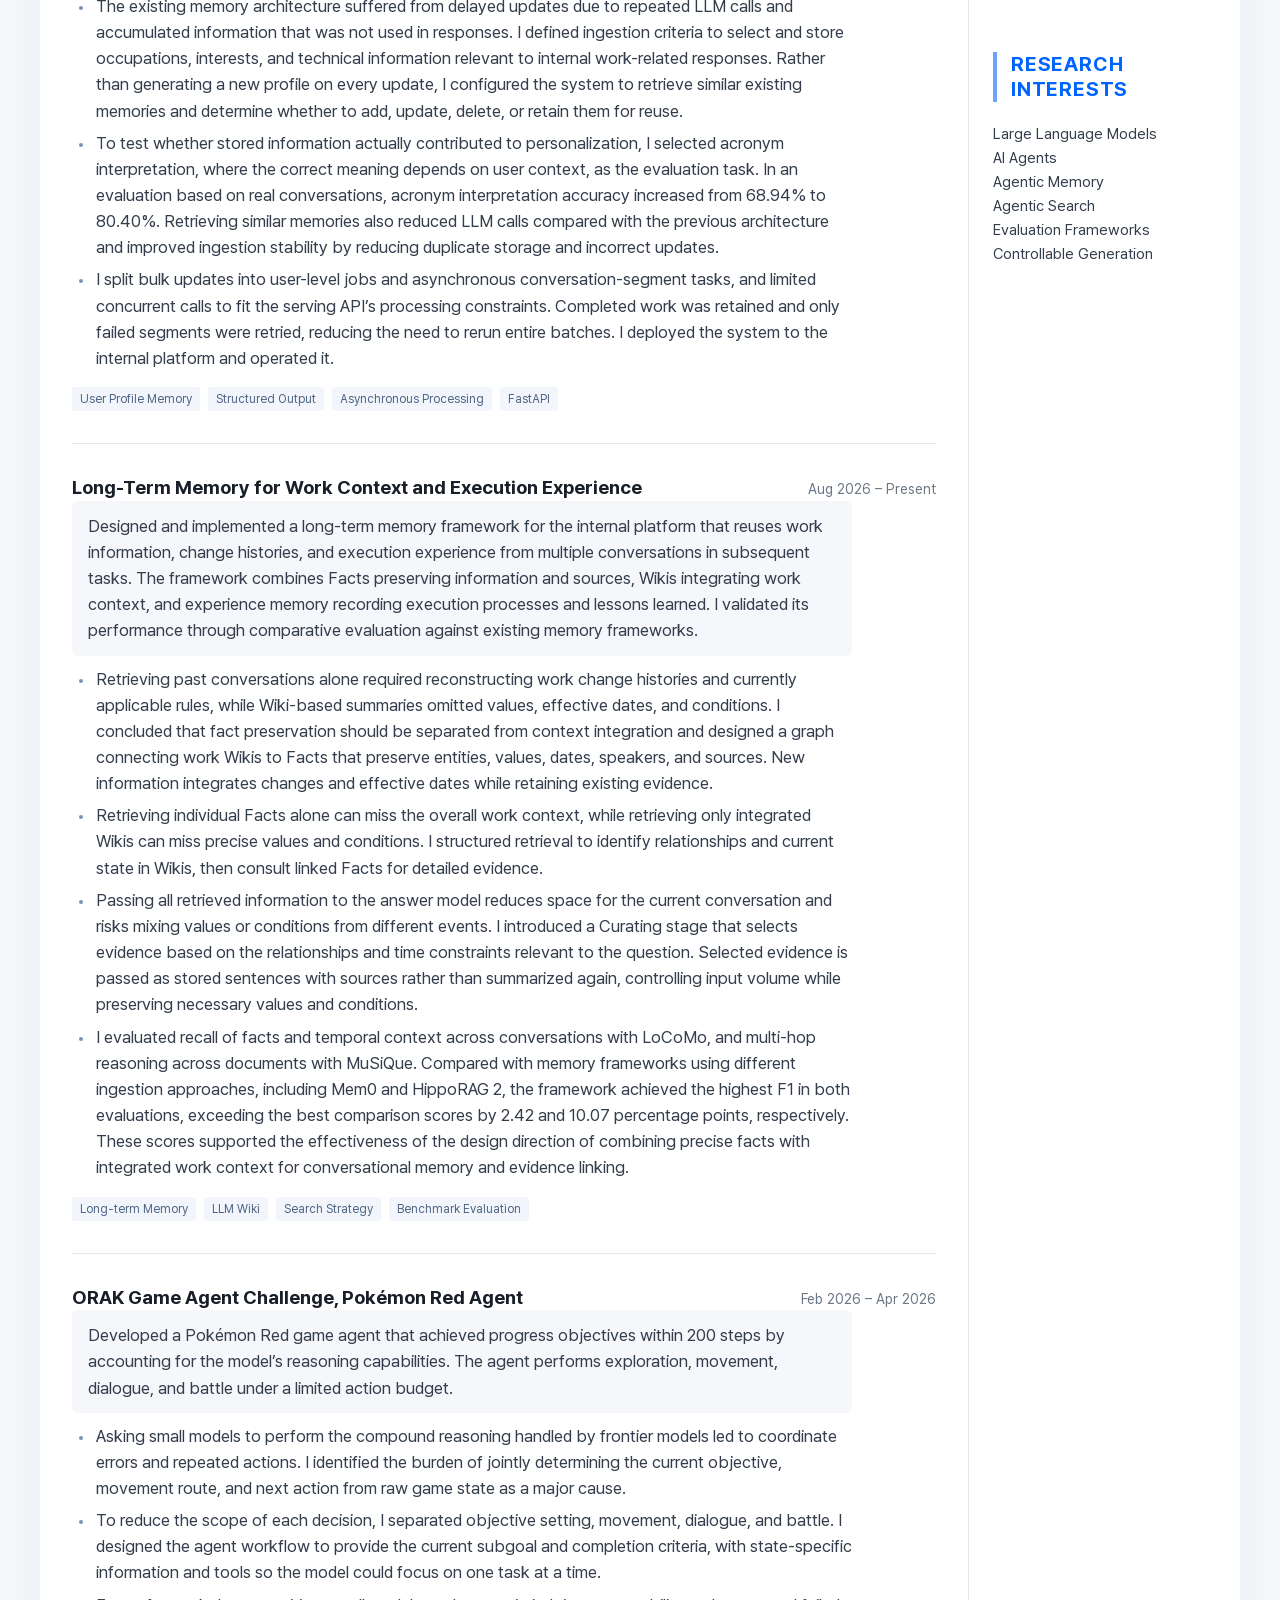
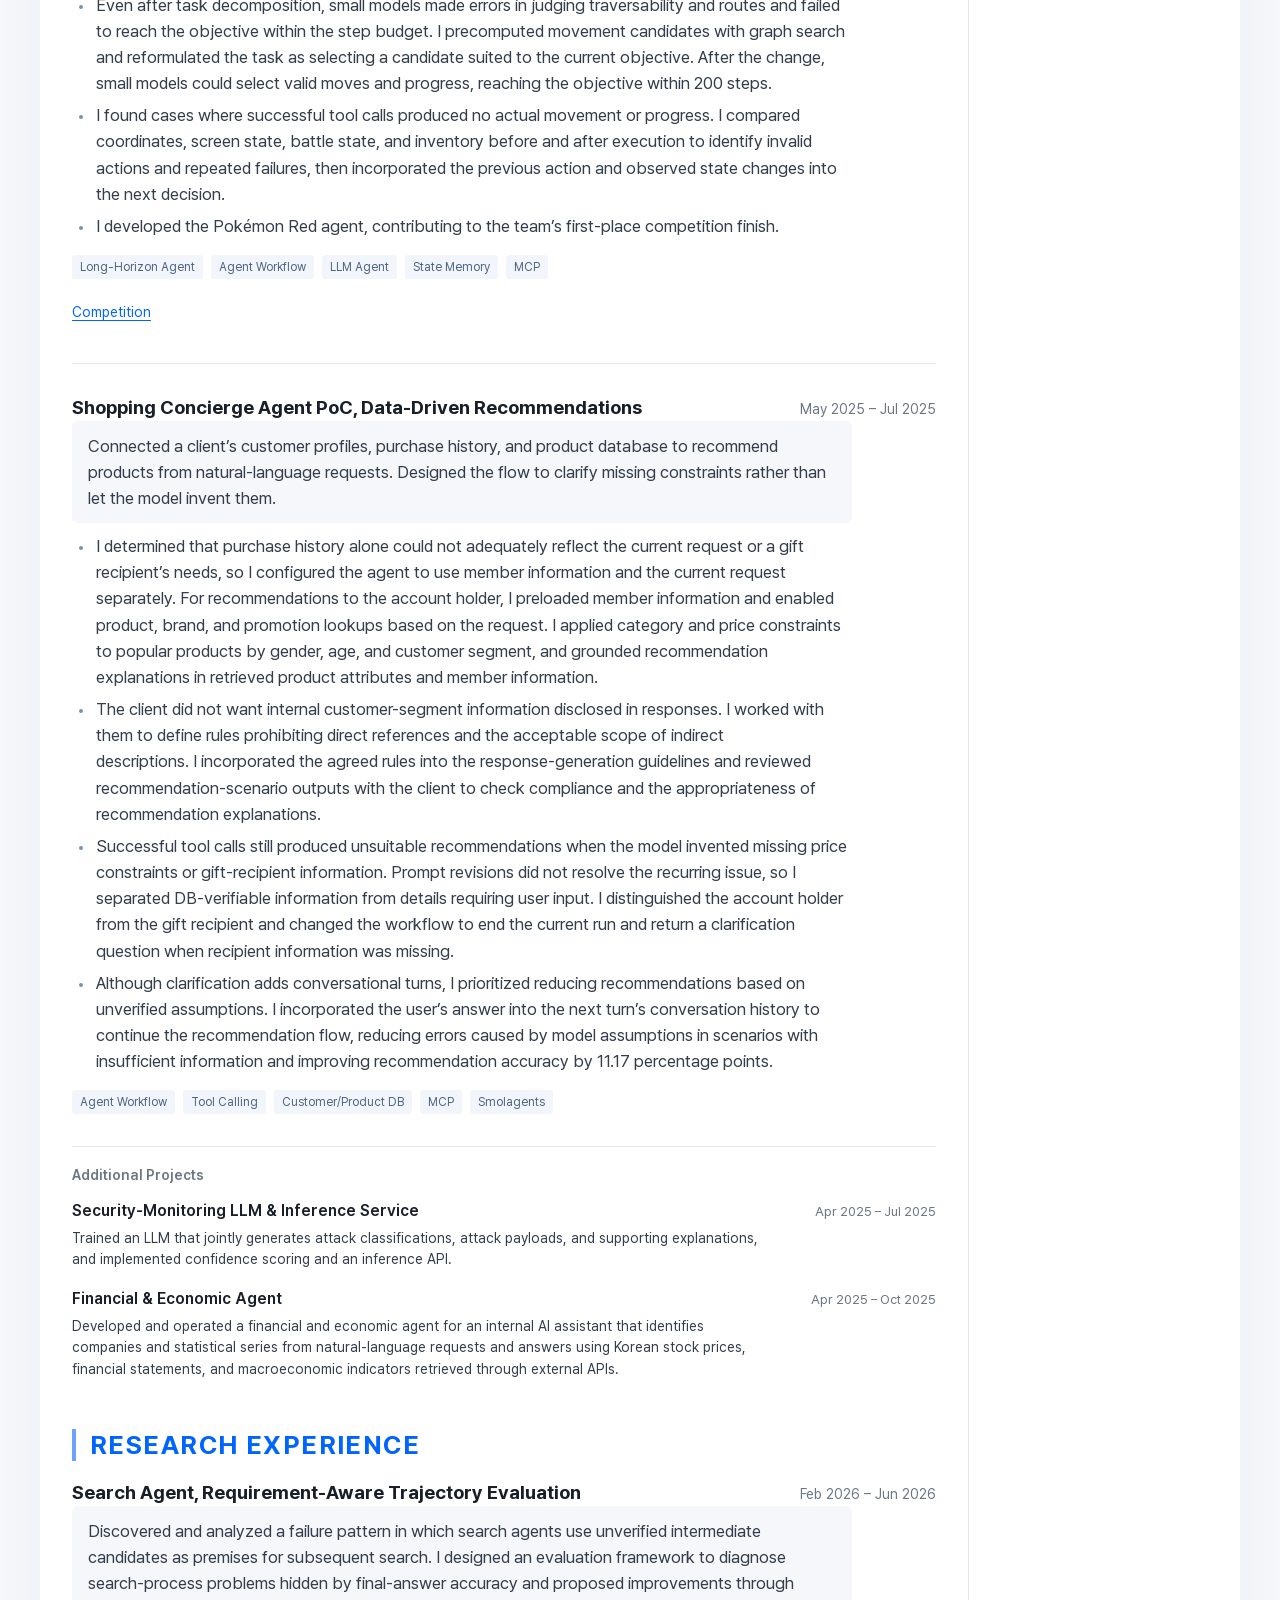
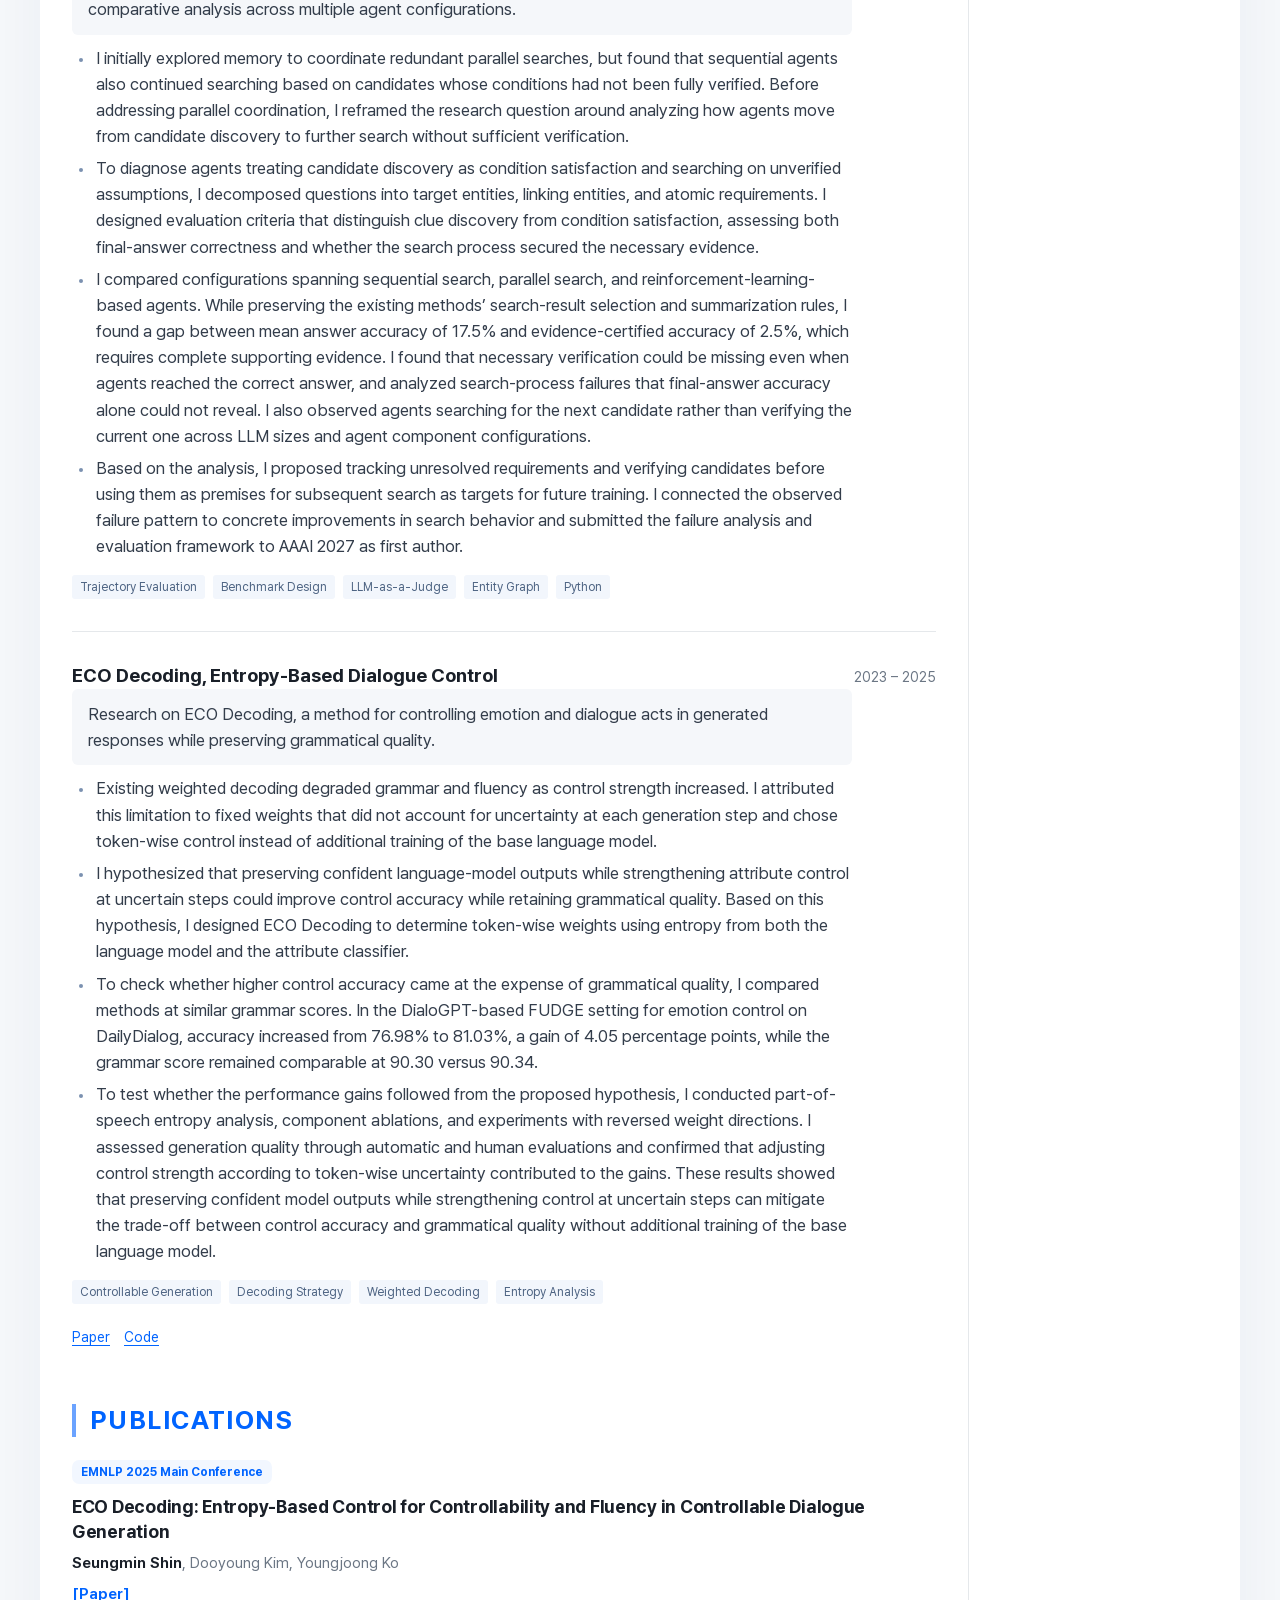
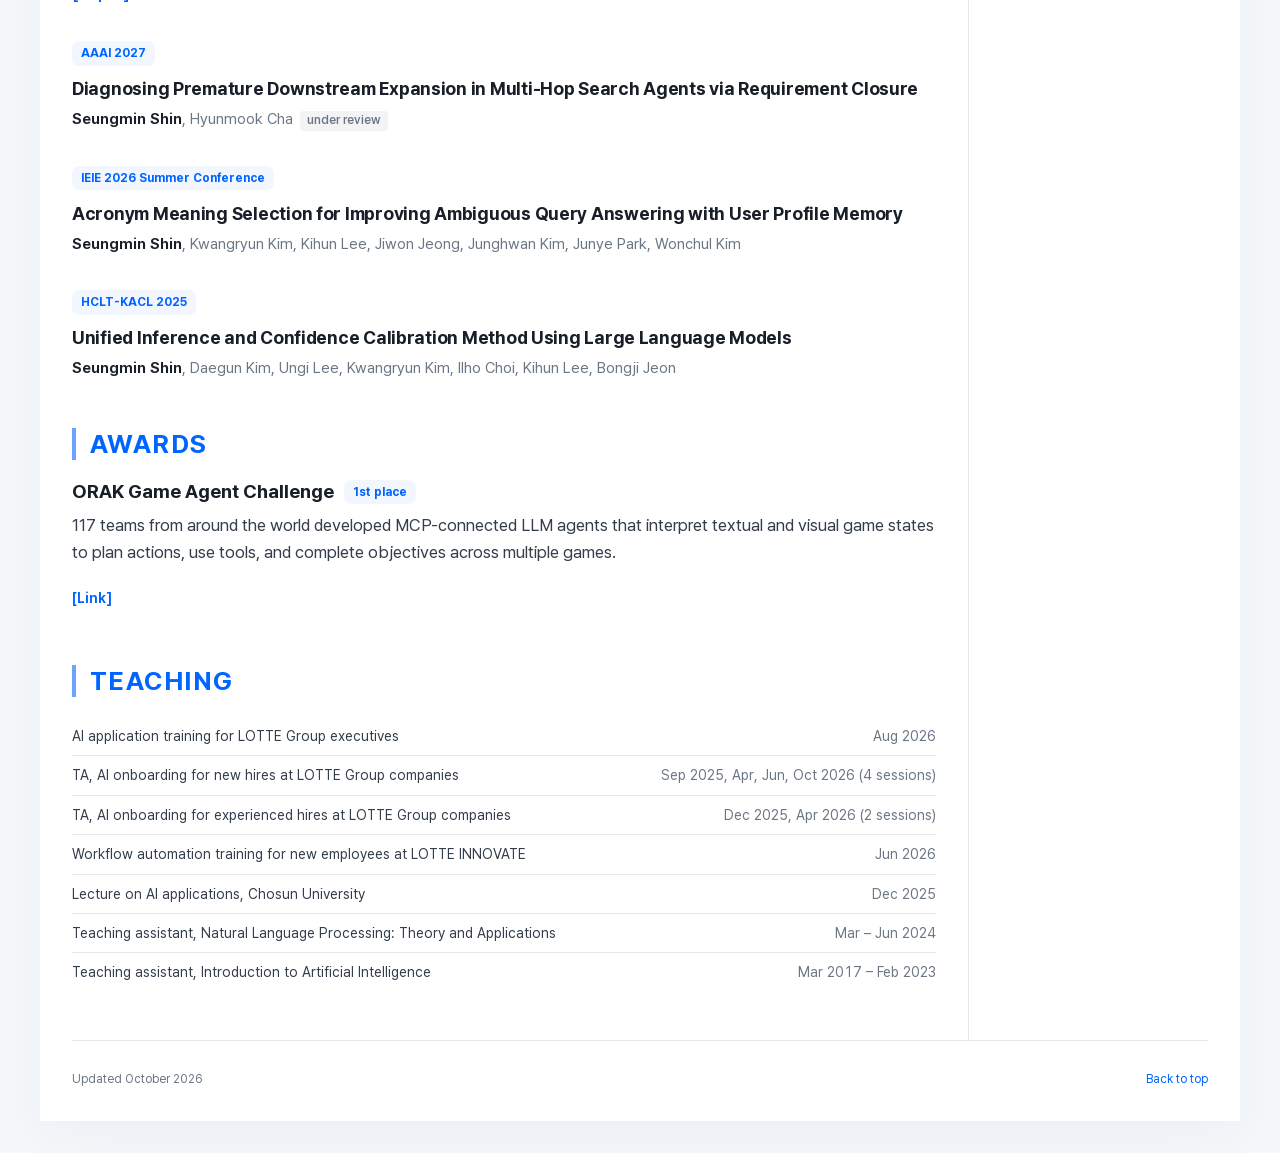
==== commit 6bea1669: "Remove project and research role subtitles" ====
--- a/en.html
+++ b/en.html
@@ -55,41 +55,35 @@
 
     </article></section><section class="section" id="projects" aria-labelledby="projects-heading"><h2 id="projects-heading">Selected Projects</h2><article class="entry">
       <div class="entry-heading"><h3>User Profile Memory, Conversation-Based Personalization</h3><p class="date">2025 – 2026</p></div>
-      <p class="entry-subtitle">Memory proposal, evaluation design, service implementation and operations</p>
       <p class="entry-summary">Identified a user-context retention problem in an internal chat service and proposed profile memory tailored to the platform. I designed evaluation metrics to quantitatively validate personalization and implemented operations supporting bulk updates and retries of failed segments.</p>
       <ul class="entry-bullets"><li>I identified that users of the internal platform’s chat service had to repeatedly explain their backgrounds and proposed profile memory to preserve reusable information separately from conversation history.</li><li>The existing memory architecture suffered from delayed updates due to repeated LLM calls and accumulated information that was not used in responses. I defined ingestion criteria to select and store occupations, interests, and technical information relevant to internal work-related responses. Rather than generating a new profile on every update, I configured the system to retrieve similar existing memories and determine whether to add, update, delete, or retain them for reuse.</li><li>To test whether stored information actually contributed to personalization, I selected acronym interpretation, where the correct meaning depends on user context, as the evaluation task. In an evaluation based on real conversations, acronym interpretation accuracy increased from 68.94% to 80.40%. Retrieving similar memories also reduced LLM calls compared with the previous architecture and improved ingestion stability by reducing duplicate storage and incorrect updates.</li><li>I split bulk updates into user-level jobs and asynchronous conversation-segment tasks, and limited concurrent calls to fit the serving API’s processing constraints. Completed work was retained and only failed segments were retried, reducing the need to rerun entire batches. I deployed the system to the internal platform and operated it.</li></ul>
       <ul class="tags" aria-label="Technologies"><li>User Profile Memory</li><li>Structured Output</li><li>Asynchronous Processing</li><li>FastAPI</li></ul>
 
     </article><article class="entry">
       <div class="entry-heading"><h3>Long-Term Memory for Work Context and Execution Experience</h3><p class="date">Aug 2026 – Present</p></div>
-      <p class="entry-subtitle">Led framework proposal, memory design and comparative evaluation</p>
       <p class="entry-summary">Designed and implemented a long-term memory framework for the internal platform that reuses work information, change histories, and execution experience from multiple conversations in subsequent tasks. The framework combines Facts preserving information and sources, Wikis integrating work context, and experience memory recording execution processes and lessons learned. I validated its performance through comparative evaluation against existing memory frameworks.</p>
       <ul class="entry-bullets"><li>Retrieving past conversations alone required reconstructing work change histories and currently applicable rules, while Wiki-based summaries omitted values, effective dates, and conditions. I concluded that fact preservation should be separated from context integration and designed a graph connecting work Wikis to Facts that preserve entities, values, dates, speakers, and sources. New information integrates changes and effective dates while retaining existing evidence.</li><li>Retrieving individual Facts alone can miss the overall work context, while retrieving only integrated Wikis can miss precise values and conditions. I structured retrieval to identify relationships and current state in Wikis, then consult linked Facts for detailed evidence.</li><li>Passing all retrieved information to the answer model reduces space for the current conversation and risks mixing values or conditions from different events. I introduced a Curating stage that selects evidence based on the relationships and time constraints relevant to the question. Selected evidence is passed as stored sentences with sources rather than summarized again, controlling input volume while preserving necessary values and conditions.</li><li>I evaluated recall of facts and temporal context across conversations with LoCoMo, and multi-hop reasoning across documents with MuSiQue. Compared with memory frameworks using different ingestion approaches, including Mem0 and HippoRAG 2, the framework achieved the highest F1 in both evaluations, exceeding the best comparison scores by 2.42 and 10.07 percentage points, respectively. These scores supported the effectiveness of the design direction of combining precise facts with integrated work context for conversational memory and evidence linking.</li></ul>
       <ul class="tags" aria-label="Technologies"><li>Long-term Memory</li><li>LLM Wiki</li><li>Search Strategy</li><li>Benchmark Evaluation</li></ul>
     </article><article class="entry">
       <div class="entry-heading"><h3>ORAK Game Agent Challenge, Pokémon Red Agent</h3><p class="date">Feb 2026 – Apr 2026</p></div>
-      <p class="entry-subtitle">Pokémon Red observation preprocessing, progress state and action design</p>
       <p class="entry-summary">Developed a Pokémon Red game agent that achieved progress objectives within 200 steps by accounting for the model’s reasoning capabilities. The agent performs exploration, movement, dialogue, and battle under a limited action budget.</p>
       <ul class="entry-bullets"><li>Asking small models to perform the compound reasoning handled by frontier models led to coordinate errors and repeated actions. I identified the burden of jointly determining the current objective, movement route, and next action from raw game state as a major cause.</li><li>To reduce the scope of each decision, I separated objective setting, movement, dialogue, and battle. I designed the agent workflow to provide the current subgoal and completion criteria, with state-specific information and tools so the model could focus on one task at a time.</li><li>Even after task decomposition, small models made errors in judging traversability and routes and failed to reach the objective within the step budget. I precomputed movement candidates with graph search and reformulated the task as selecting a candidate suited to the current objective. After the change, small models could select valid moves and progress, reaching the objective within 200 steps.</li><li>I found cases where successful tool calls produced no actual movement or progress. I compared coordinates, screen state, battle state, and inventory before and after execution to identify invalid actions and repeated failures, then incorporated the previous action and observed state changes into the next decision.</li><li>I developed the Pokémon Red agent, contributing to the team’s first-place competition finish.</li></ul>
       <ul class="tags" aria-label="Technologies"><li>Long-Horizon Agent</li><li>Agent Workflow</li><li>LLM Agent</li><li>State Memory</li><li>MCP</li></ul>
       <div class="entry-links"><a href="https://www.aicrowd.com/challenges/orak-game-agent-challenge-2025">Competition</a></div>
     </article><article class="entry">
       <div class="entry-heading"><h3>Shopping Concierge Agent PoC, Data-Driven Recommendations</h3><p class="date">May 2025 – Jul 2025</p></div>
-      <p class="entry-subtitle">Client scenario alignment, evaluation metrics, DB tools and agent workflow</p>
       <p class="entry-summary">Connected a client’s customer profiles, purchase history, and product database to recommend products from natural-language requests. Designed the flow to clarify missing constraints rather than let the model invent them.</p>
       <ul class="entry-bullets"><li>I determined that purchase history alone could not adequately reflect the current request or a gift recipient’s needs, so I configured the agent to use member information and the current request separately. For recommendations to the account holder, I preloaded member information and enabled product, brand, and promotion lookups based on the request. I applied category and price constraints to popular products by gender, age, and customer segment, and grounded recommendation explanations in retrieved product attributes and member information.</li><li>The client did not want internal customer-segment information disclosed in responses. I worked with them to define rules prohibiting direct references and the acceptable scope of indirect descriptions. I incorporated the agreed rules into the response-generation guidelines and reviewed recommendation-scenario outputs with the client to check compliance and the appropriateness of recommendation explanations.</li><li>Successful tool calls still produced unsuitable recommendations when the model invented missing price constraints or gift-recipient information. Prompt revisions did not resolve the recurring issue, so I separated DB-verifiable information from details requiring user input. I distinguished the account holder from the gift recipient and changed the workflow to end the current run and return a clarification question when recipient information was missing.</li><li>Although clarification adds conversational turns, I prioritized reducing recommendations based on unverified assumptions. I incorporated the user’s answer into the next turn’s conversation history to continue the recommendation flow, reducing errors caused by model assumptions in scenarios with insufficient information and improving recommendation accuracy by 11.17 percentage points.</li></ul>
       <ul class="tags" aria-label="Technologies"><li>Agent Workflow</li><li>Tool Calling</li><li>Customer/Product DB</li><li>MCP</li><li>Smolagents</li></ul>
 
     </article><div class="additional-projects" id="other-projects" aria-labelledby="other-projects-heading"><h3 id="other-projects-heading">Additional Projects</h3><article class="additional-project"><div class="additional-project-heading"><h4>Security-Monitoring LLM &amp; Inference Service</h4><p class="date">Apr 2025 – Jul 2025</p></div><p class="additional-project-description">Trained an LLM that jointly generates attack classifications, attack payloads, and supporting explanations, and implemented confidence scoring and an inference API.</p></article><article class="additional-project"><div class="additional-project-heading"><h4>Financial &amp; Economic Agent</h4><p class="date">Apr 2025 – Oct 2025</p></div><p class="additional-project-description">Developed and operated a financial and economic agent for an internal AI assistant that identifies companies and statistical series from natural-language requests and answers using Korean stock prices, financial statements, and macroeconomic indicators retrieved through external APIs.</p></article></div></section><section class="section" id="research" aria-labelledby="research-heading"><h2 id="research-heading">Research Experience</h2><article class="entry">
       <div class="entry-heading"><h3>Search Agent, Requirement-Aware Trajectory Evaluation</h3><p class="date">Feb 2026 – Jun 2026</p></div>
-      <p class="entry-subtitle">AAAI 2027, Problem definition, rubric design, baseline reproduction and analysis</p>
       <p class="entry-summary">Discovered and analyzed a failure pattern in which search agents use unverified intermediate candidates as premises for subsequent search. I designed an evaluation framework to diagnose search-process problems hidden by final-answer accuracy and proposed improvements through comparative analysis across multiple agent configurations.</p>
       <ul class="entry-bullets"><li>I initially explored memory to coordinate redundant parallel searches, but found that sequential agents also continued searching based on candidates whose conditions had not been fully verified. Before addressing parallel coordination, I reframed the research question around analyzing how agents move from candidate discovery to further search without sufficient verification.</li><li>To diagnose agents treating candidate discovery as condition satisfaction and searching on unverified assumptions, I decomposed questions into target entities, linking entities, and atomic requirements. I designed evaluation criteria that distinguish clue discovery from condition satisfaction, assessing both final-answer correctness and whether the search process secured the necessary evidence.</li><li>I compared configurations spanning sequential search, parallel search, and reinforcement-learning-based agents. While preserving the existing methods’ search-result selection and summarization rules, I found a gap between mean answer accuracy of 17.5% and evidence-certified accuracy of 2.5%, which requires complete supporting evidence. I found that necessary verification could be missing even when agents reached the correct answer, and analyzed search-process failures that final-answer accuracy alone could not reveal. I also observed agents searching for the next candidate rather than verifying the current one across LLM sizes and agent component configurations.</li><li>Based on the analysis, I proposed tracking unresolved requirements and verifying candidates before using them as premises for subsequent search as targets for future training. I connected the observed failure pattern to concrete improvements in search behavior and submitted the failure analysis and evaluation framework to AAAI 2027 as first author.</li></ul>
       <ul class="tags" aria-label="Technologies"><li>Trajectory Evaluation</li><li>Benchmark Design</li><li>LLM-as-a-Judge</li><li>Entity Graph</li><li>Python</li></ul>
 
     </article><article class="entry">
       <div class="entry-heading"><h3>ECO Decoding, Entropy-Based Dialogue Control</h3><p class="date">2023 – 2025</p></div>
-      <p class="entry-subtitle">EMNLP 2025 Main Conference first author, Problem definition, algorithm, experiments and writing</p>
       <p class="entry-summary">Research on ECO Decoding, a method for controlling emotion and dialogue acts in generated responses while preserving grammatical quality.</p>
       <ul class="entry-bullets"><li>Existing weighted decoding degraded grammar and fluency as control strength increased. I attributed this limitation to fixed weights that did not account for uncertainty at each generation step and chose token-wise control instead of additional training of the base language model.</li><li>I hypothesized that preserving confident language-model outputs while strengthening attribute control at uncertain steps could improve control accuracy while retaining grammatical quality. Based on this hypothesis, I designed ECO Decoding to determine token-wise weights using entropy from both the language model and the attribute classifier.</li><li>To check whether higher control accuracy came at the expense of grammatical quality, I compared methods at similar grammar scores. In the DialoGPT-based FUDGE setting for emotion control on DailyDialog, accuracy increased from 76.98% to 81.03%, a gain of 4.05 percentage points, while the grammar score remained comparable at 90.30 versus 90.34.</li><li>To test whether the performance gains followed from the proposed hypothesis, I conducted part-of-speech entropy analysis, component ablations, and experiments with reversed weight directions. I assessed generation quality through automatic and human evaluations and confirmed that adjusting control strength according to token-wise uncertainty contributed to the gains. These results showed that preserving confident model outputs while strengthening control at uncertain steps can mitigate the trade-off between control accuracy and grammatical quality without additional training of the base language model.</li></ul>
       <ul class="tags" aria-label="Technologies"><li>Controllable Generation</li><li>Decoding Strategy</li><li>Weighted Decoding</li><li>Entropy Analysis</li></ul>
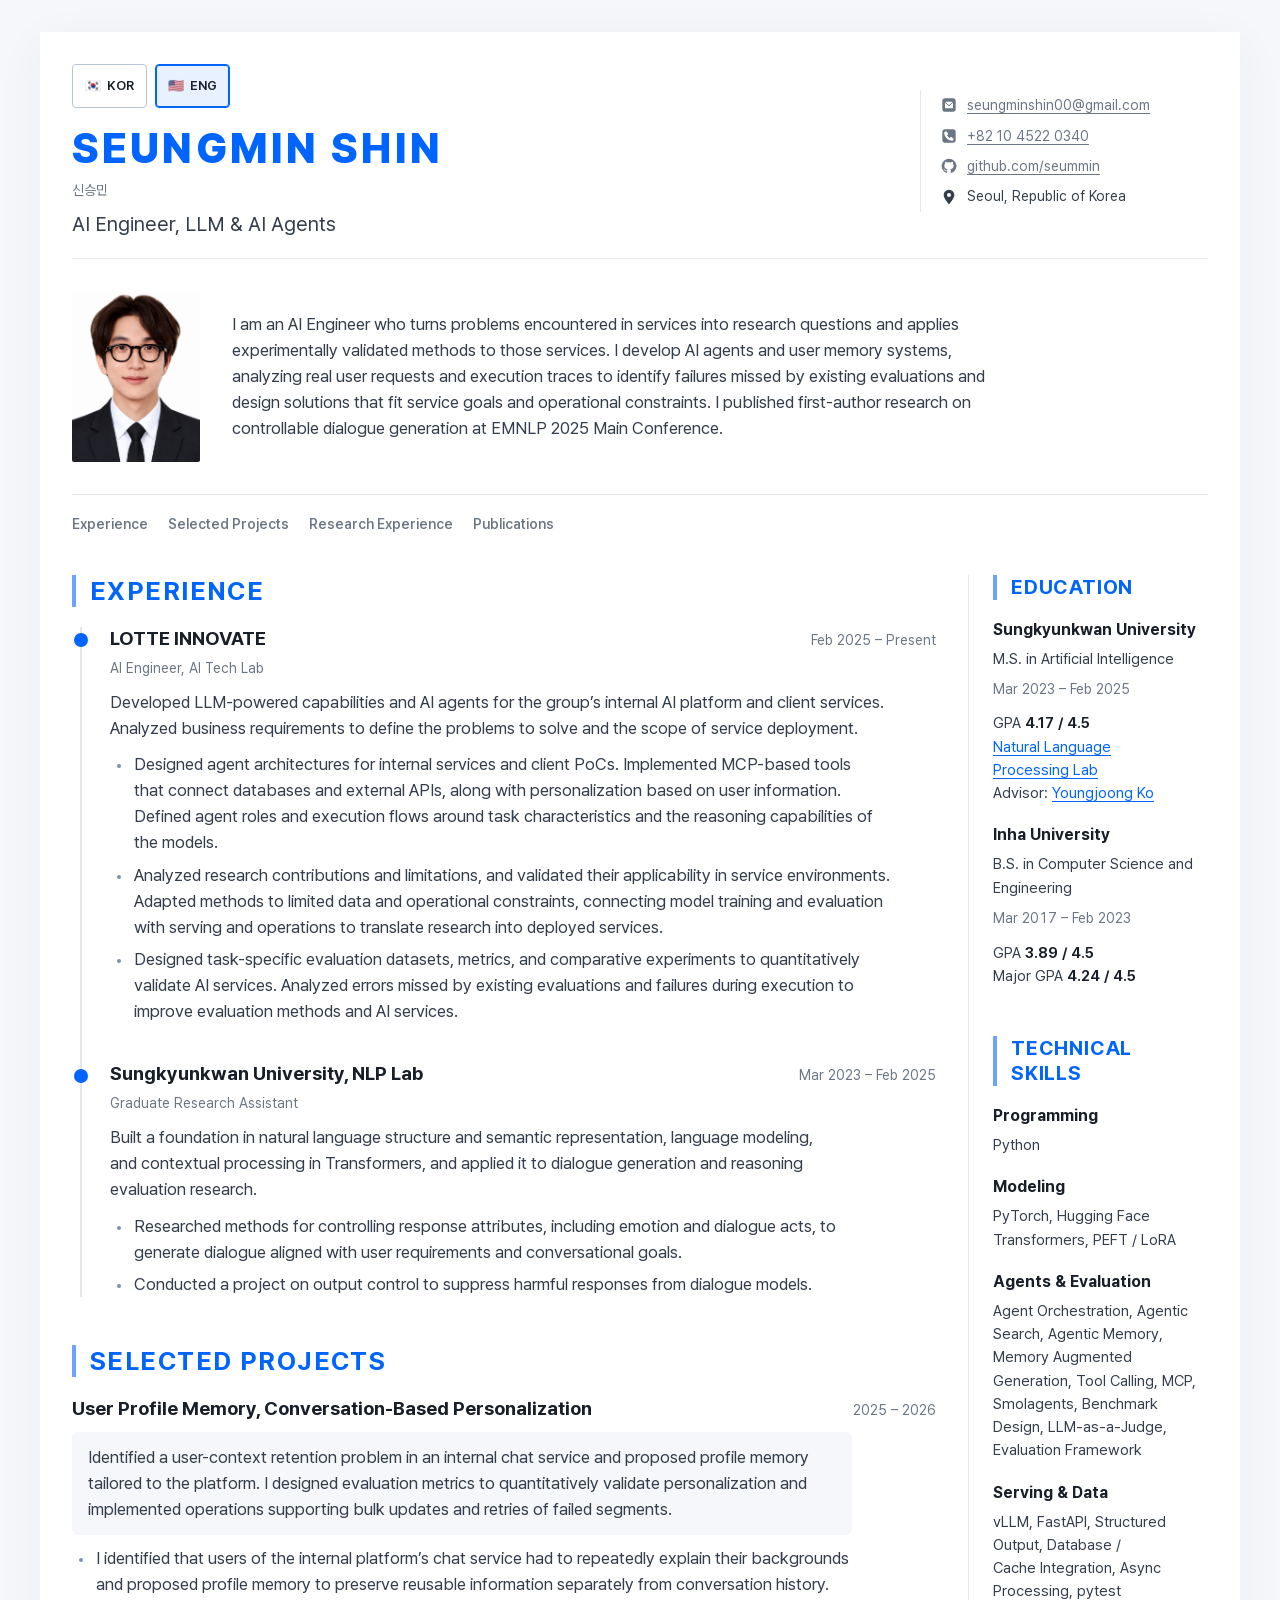
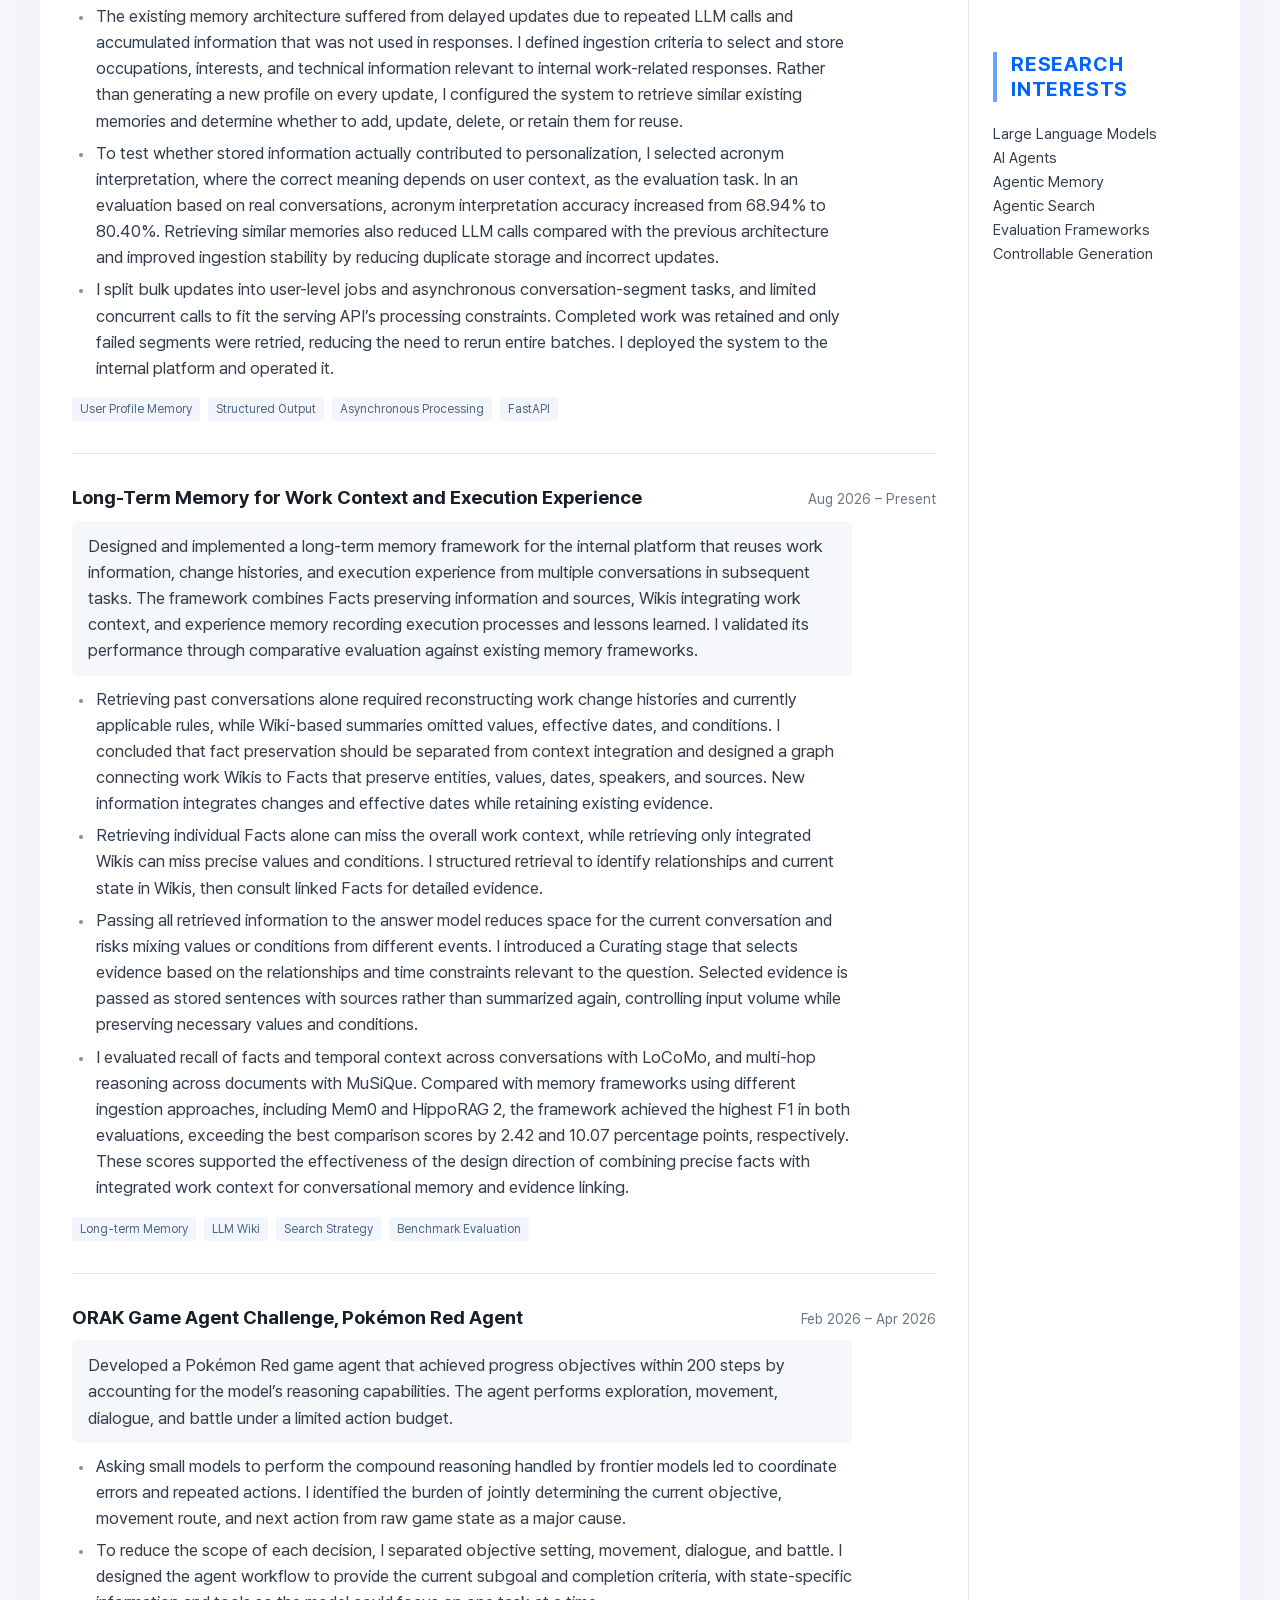
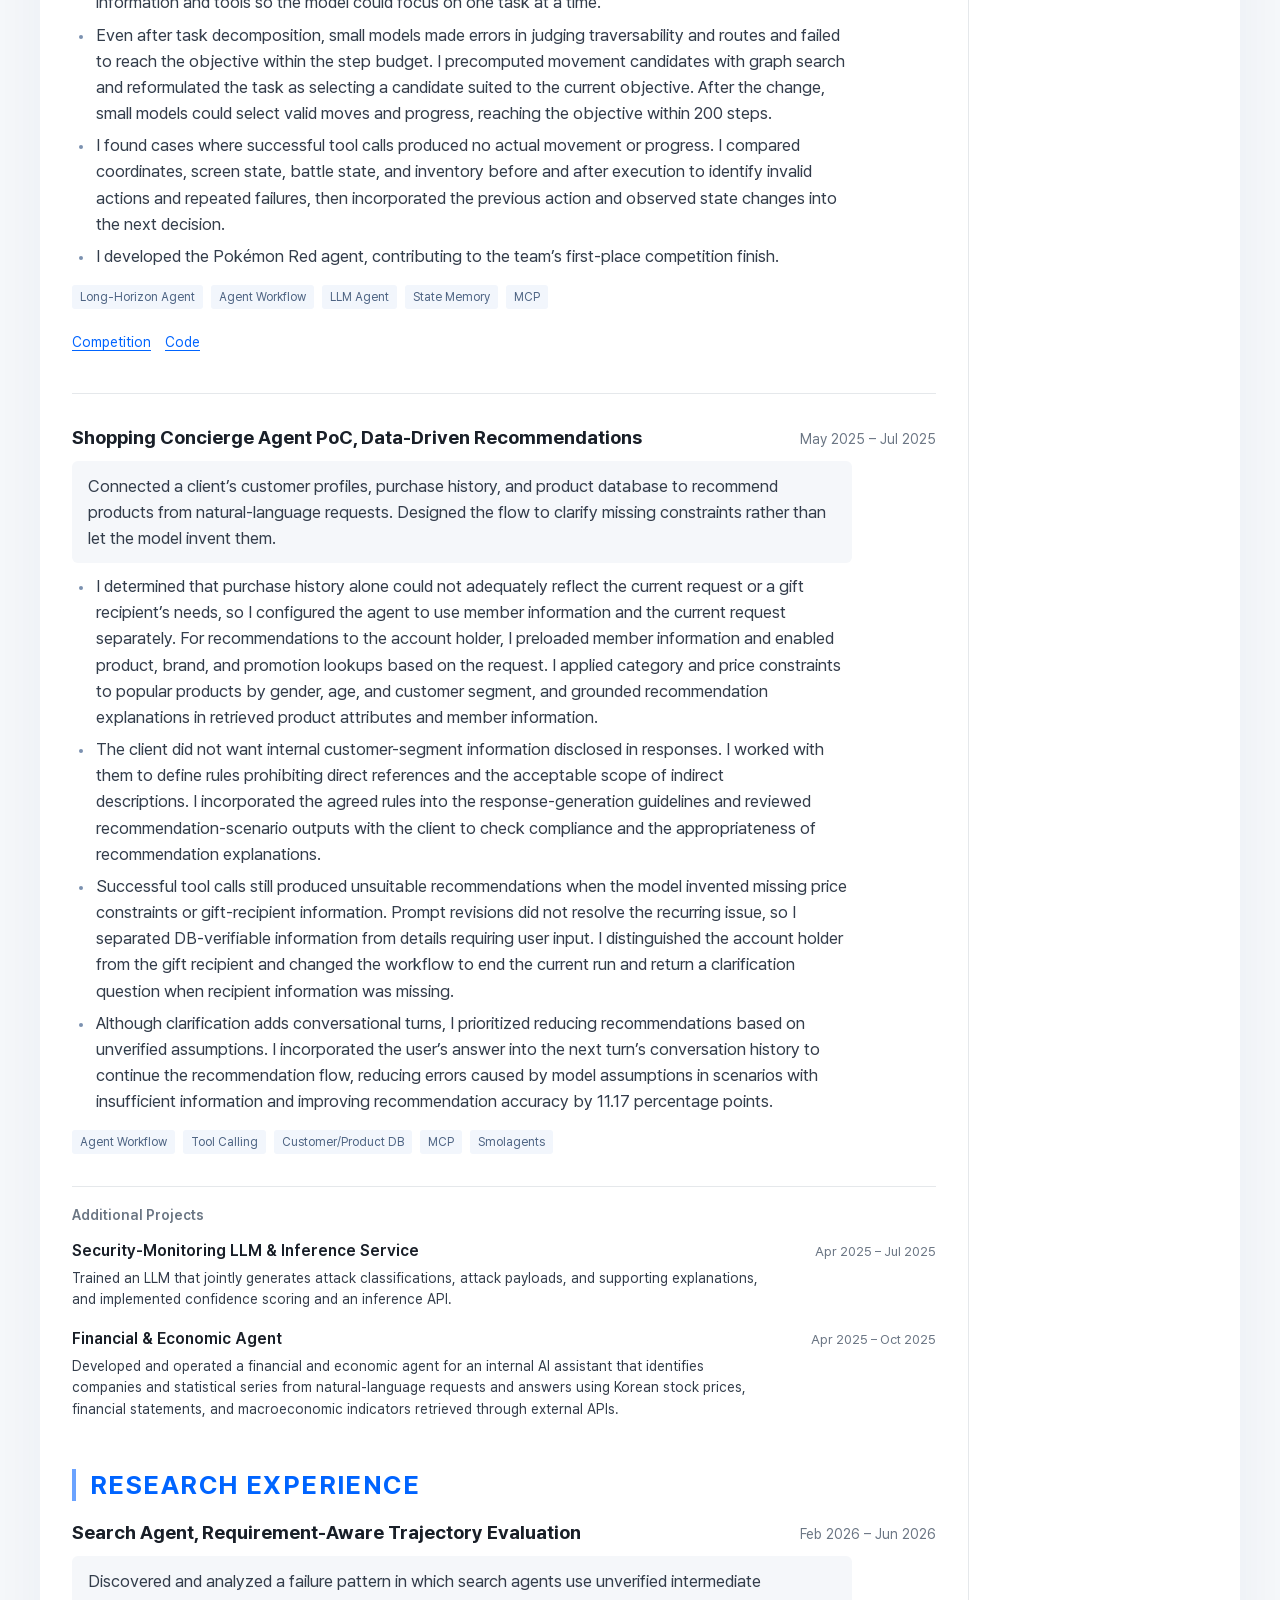
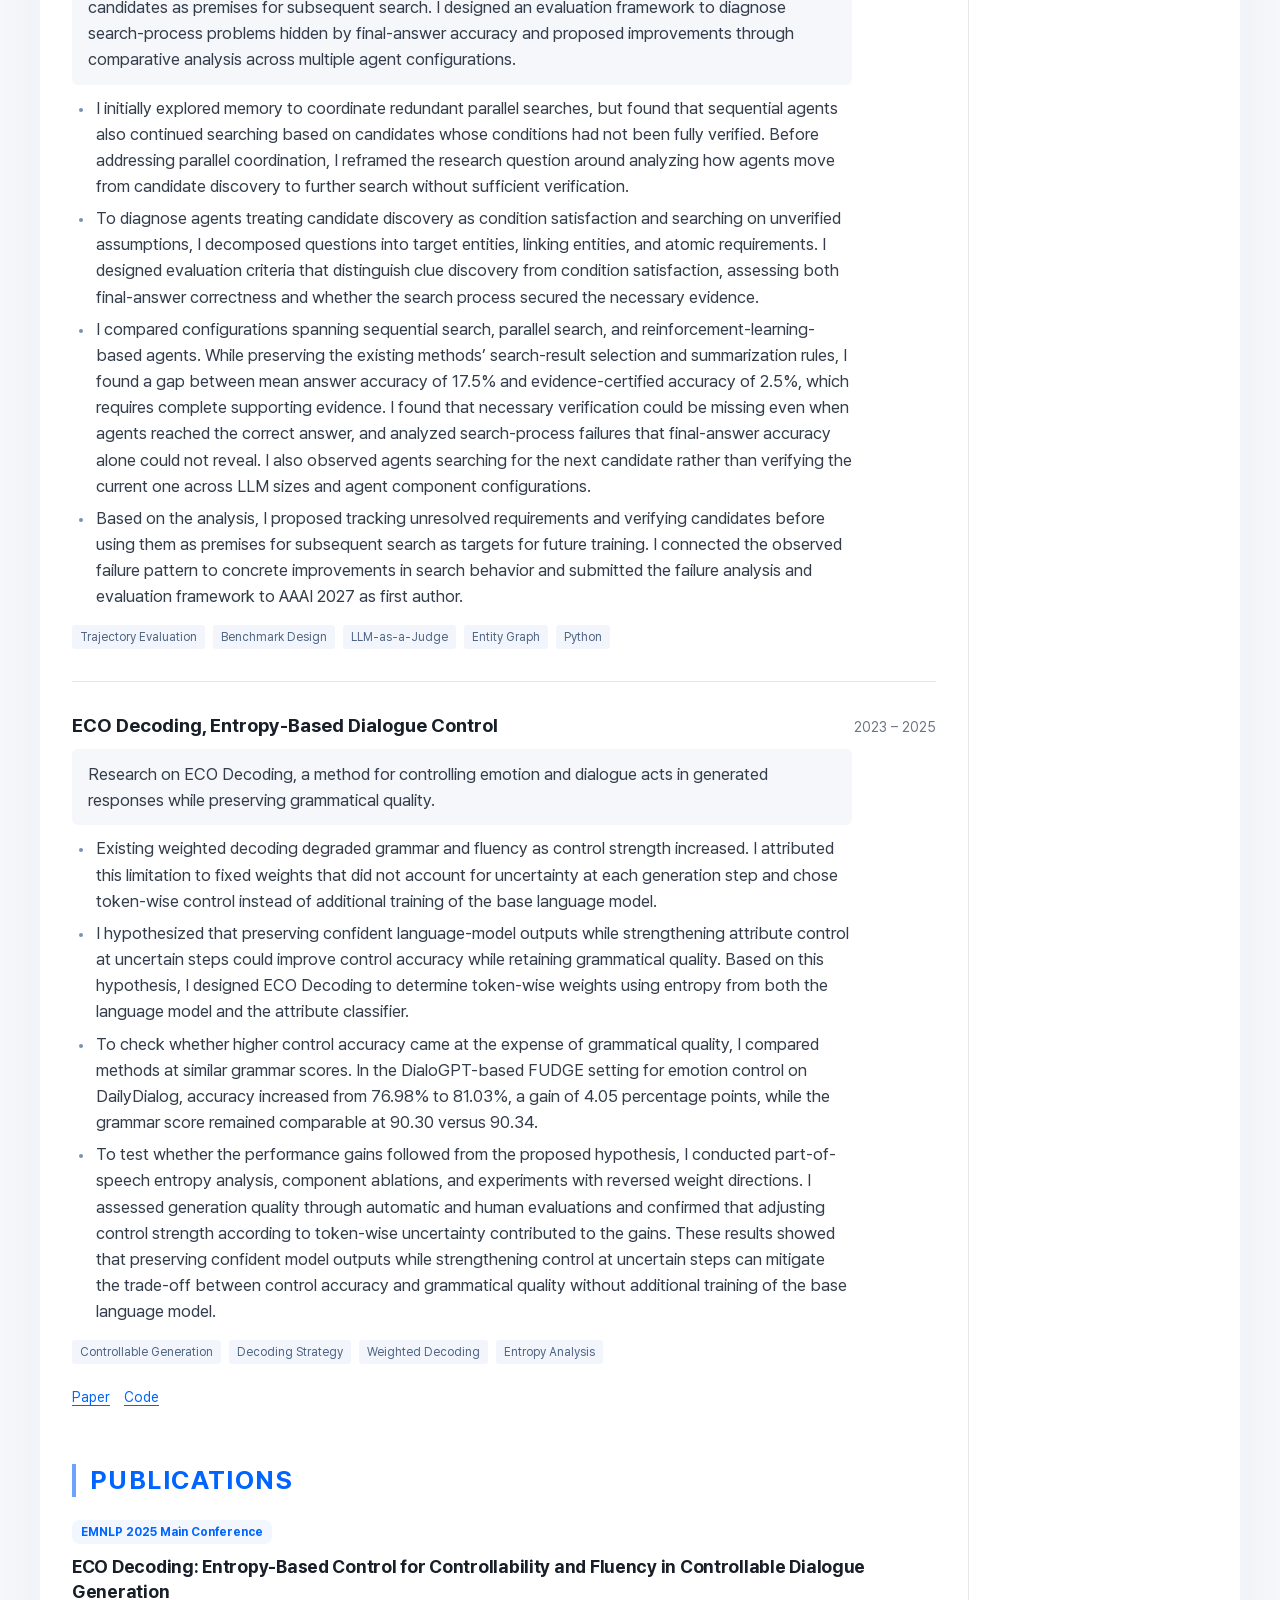
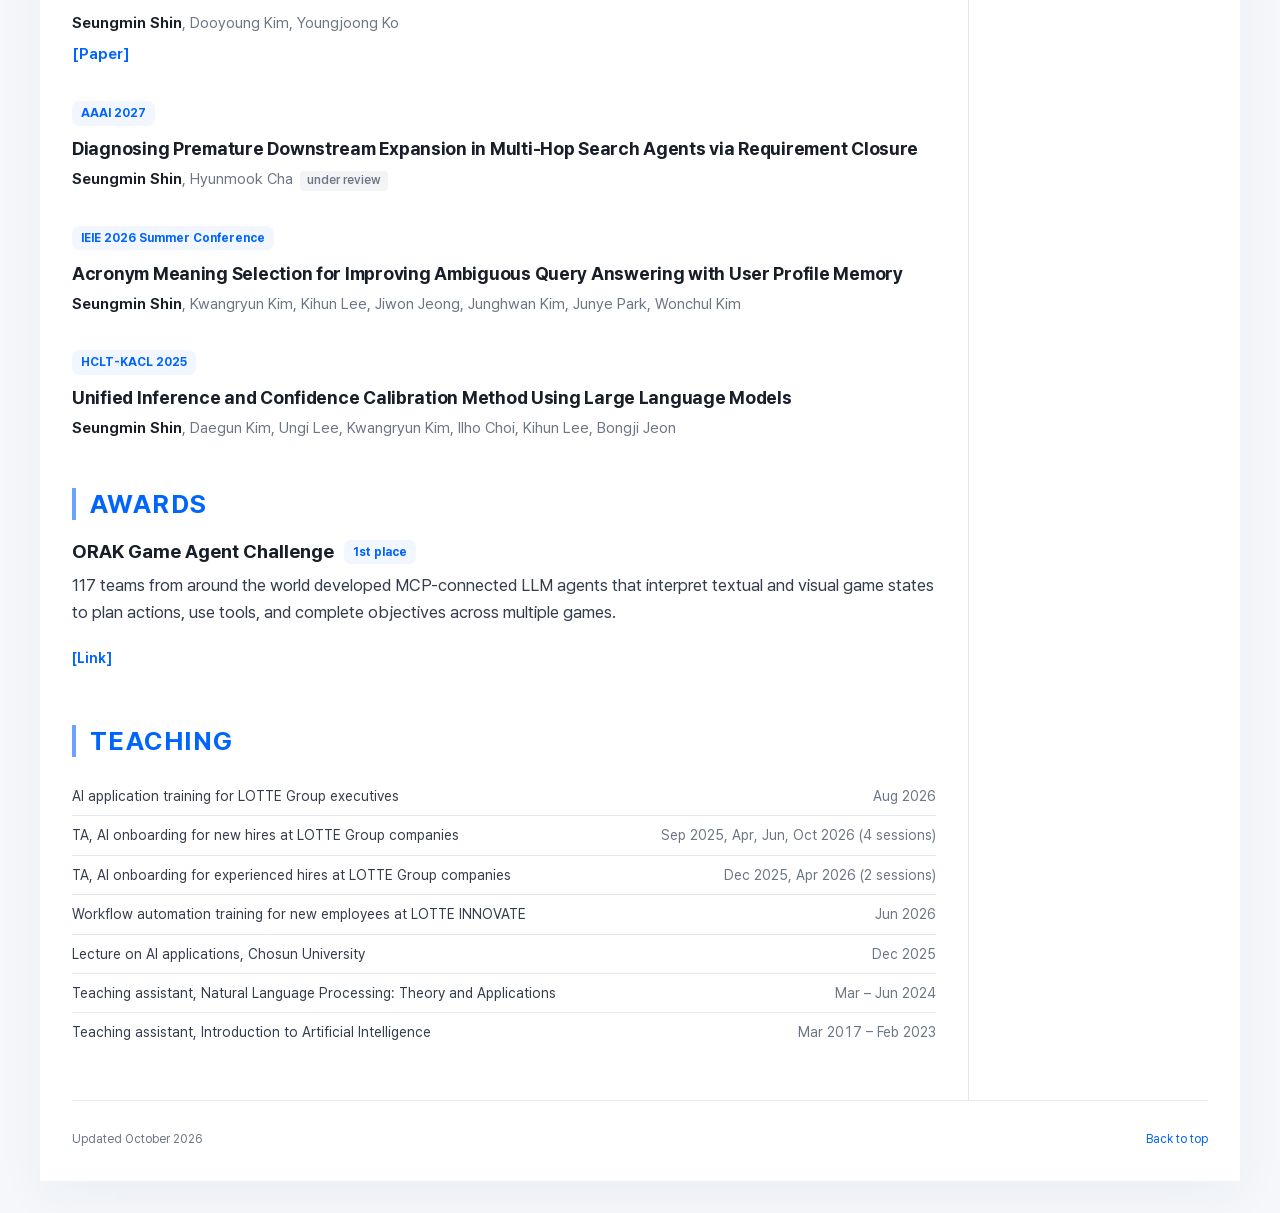
==== commit 889a2a09: "Add ORAK code link and space project summaries" ====
--- a/en.html
+++ b/en.html
@@ -10,7 +10,7 @@
   <link rel="alternate" hreflang="en" href="./en.html">
   <link rel="icon" href="data:image/svg+xml,%3Csvg xmlns='http://www.w3.org/2000/svg' viewBox='0 0 64 64'%3E%3Crect width='64' height='64' rx='12' fill='%23477560'/%3E%3Ctext x='32' y='44' text-anchor='middle' font-family='Arial' font-size='38' fill='white'%3ES%3C/text%3E%3C/svg%3E">
   <link rel="preload" href="./PretendardVariable.woff2" as="font" type="font/woff2" crossorigin>
-  <link rel="stylesheet" href="./styles.css?v=21">
+  <link rel="stylesheet" href="./styles.css?v=22">
 </head>
 <body id="top">
   <a class="skip-link" href="#main-content">Skip to content</a>
@@ -69,7 +69,7 @@
       <p class="entry-summary">Developed a Pokémon Red game agent that achieved progress objectives within 200 steps by accounting for the model’s reasoning capabilities. The agent performs exploration, movement, dialogue, and battle under a limited action budget.</p>
       <ul class="entry-bullets"><li>Asking small models to perform the compound reasoning handled by frontier models led to coordinate errors and repeated actions. I identified the burden of jointly determining the current objective, movement route, and next action from raw game state as a major cause.</li><li>To reduce the scope of each decision, I separated objective setting, movement, dialogue, and battle. I designed the agent workflow to provide the current subgoal and completion criteria, with state-specific information and tools so the model could focus on one task at a time.</li><li>Even after task decomposition, small models made errors in judging traversability and routes and failed to reach the objective within the step budget. I precomputed movement candidates with graph search and reformulated the task as selecting a candidate suited to the current objective. After the change, small models could select valid moves and progress, reaching the objective within 200 steps.</li><li>I found cases where successful tool calls produced no actual movement or progress. I compared coordinates, screen state, battle state, and inventory before and after execution to identify invalid actions and repeated failures, then incorporated the previous action and observed state changes into the next decision.</li><li>I developed the Pokémon Red agent, contributing to the team’s first-place competition finish.</li></ul>
       <ul class="tags" aria-label="Technologies"><li>Long-Horizon Agent</li><li>Agent Workflow</li><li>LLM Agent</li><li>State Memory</li><li>MCP</li></ul>
-      <div class="entry-links"><a href="https://www.aicrowd.com/challenges/orak-game-agent-challenge-2025">Competition</a></div>
+      <div class="entry-links"><a href="https://www.aicrowd.com/challenges/orak-game-agent-challenge-2025">Competition</a><a href="https://github.com/seummin/orak-2025-starter-kit">Code</a></div>
     </article><article class="entry">
       <div class="entry-heading"><h3>Shopping Concierge Agent PoC, Data-Driven Recommendations</h3><p class="date">May 2025 – Jul 2025</p></div>
       <p class="entry-summary">Connected a client’s customer profiles, purchase history, and product database to recommend products from natural-language requests. Designed the flow to clarify missing constraints rather than let the model invent them.</p>
--- a/styles.css
+++ b/styles.css
@@ -103,7 +103,7 @@
 .entry-summary { font-size: var(--text-base); max-inline-size: var(--measure); margin-bottom: .625rem; line-height: var(--body-leading); }
 /* A quiet surface separates project summaries from detailed evidence. */
 @media screen {
-  #projects .entry-summary, #research .entry-summary { background: #f5f7fa; padding: 12px 16px; border-radius: 6px; }
+  #projects .entry-summary, #research .entry-summary { margin-top: 10px; background: #f5f7fa; padding: 12px 16px; border-radius: 6px; }
 }
 .entry-bullets { max-inline-size: var(--measure); padding-left: 22px; font-size: var(--text-base); line-height: var(--body-leading); }
 .teaching-list { list-style: none; padding: 0; font-size: var(--text-small); font-weight: 400; line-height: 1.6; }
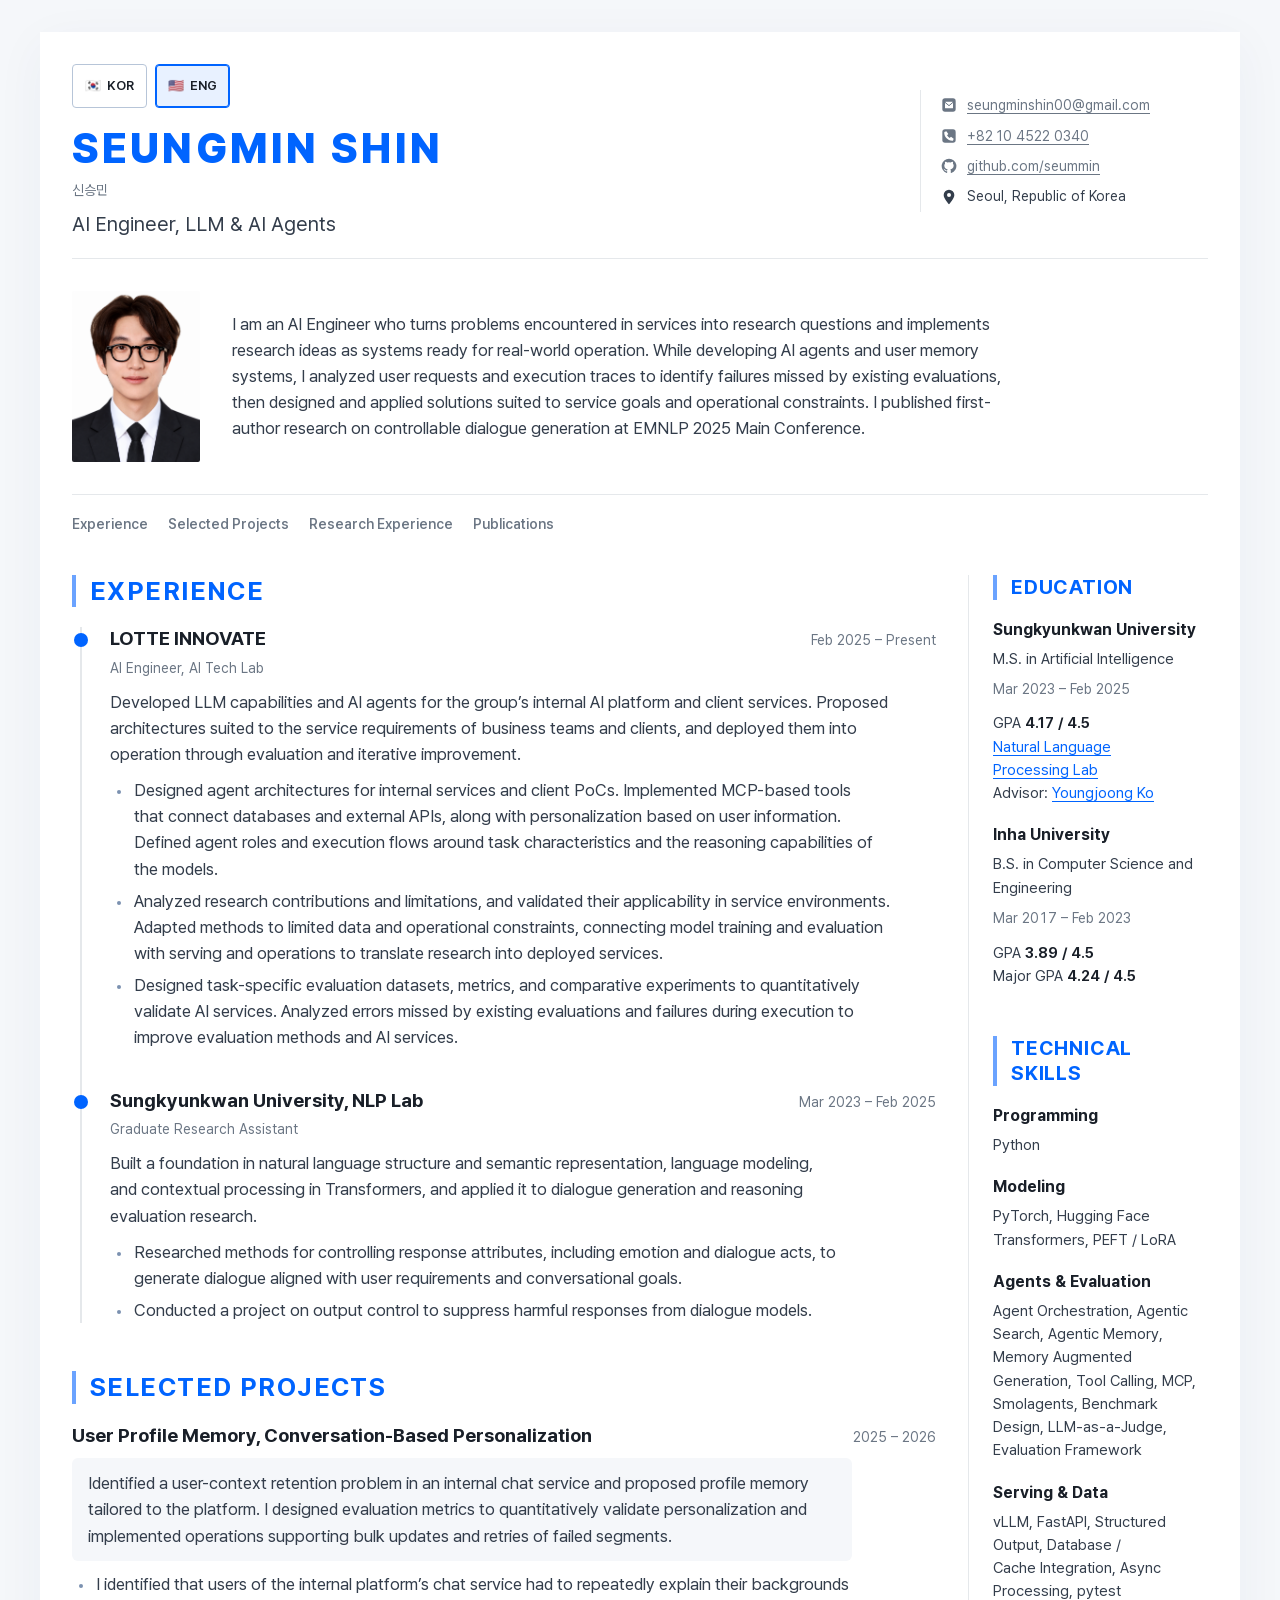
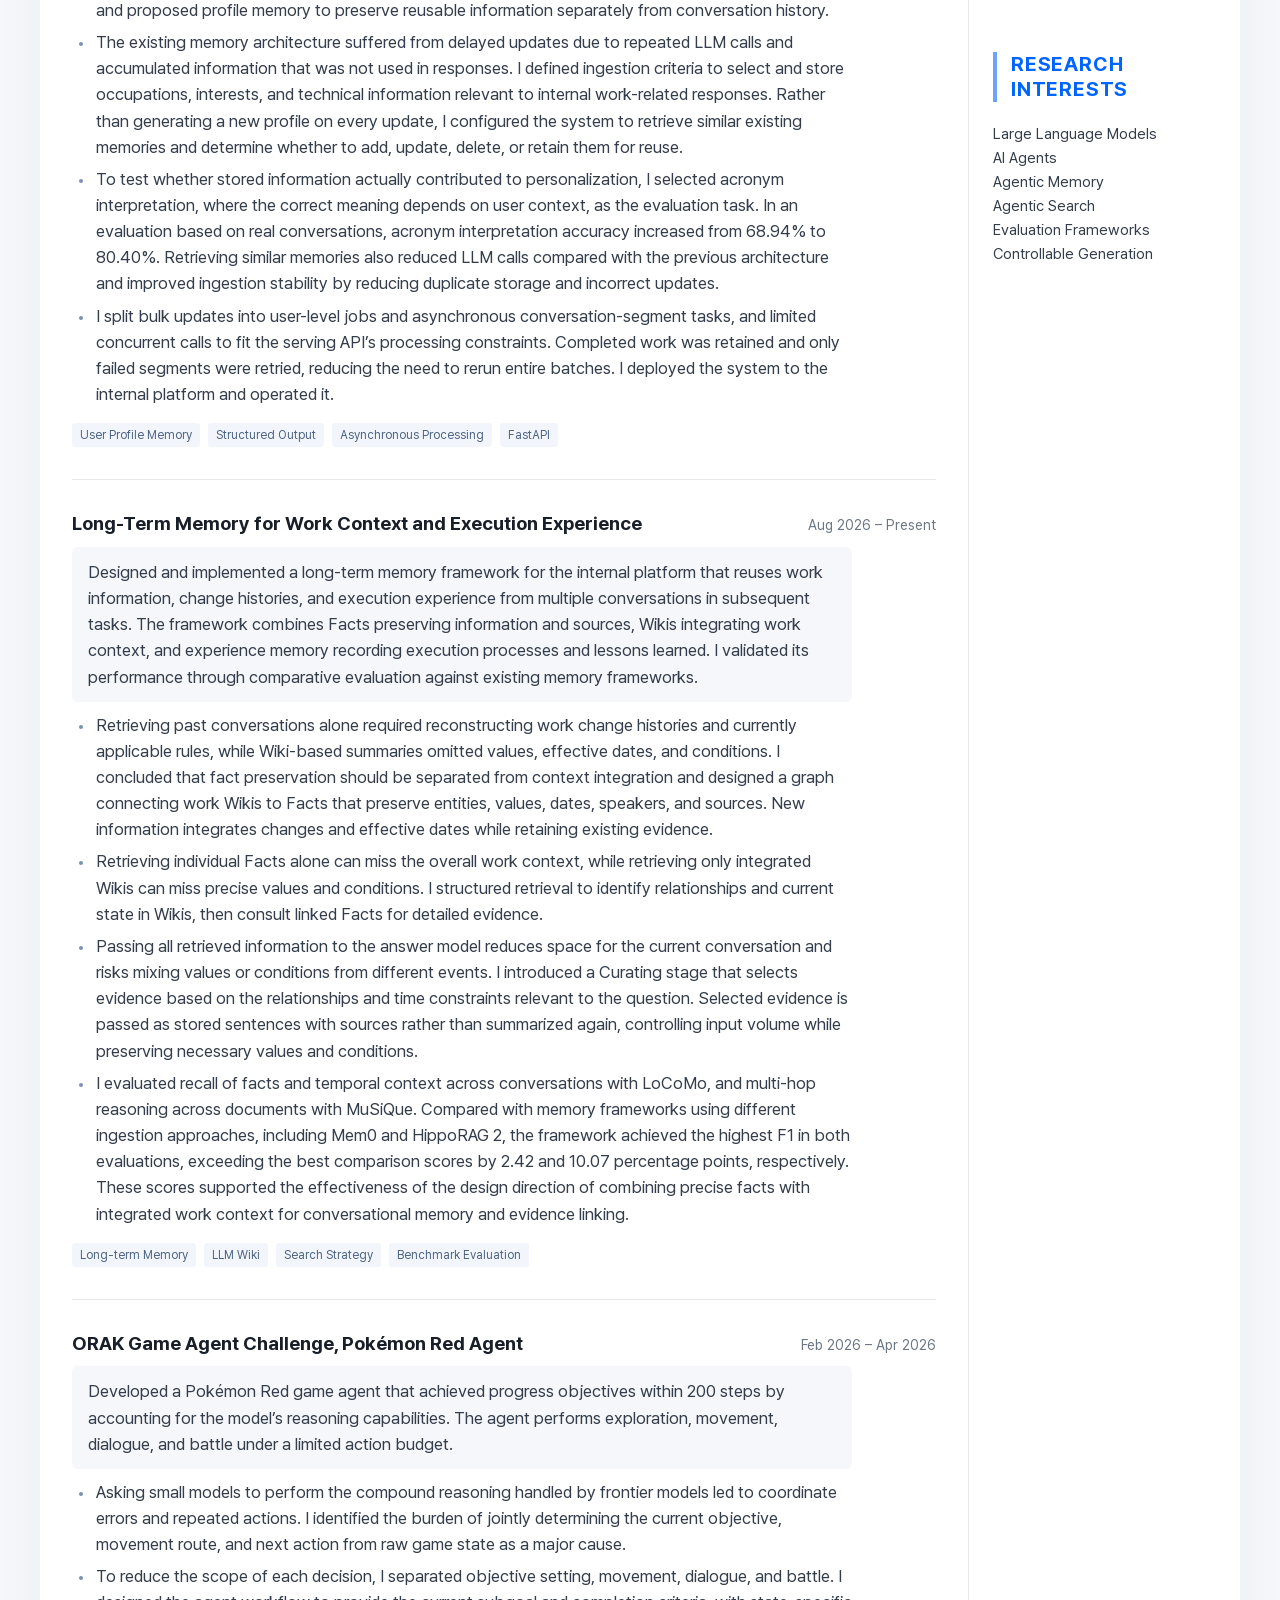
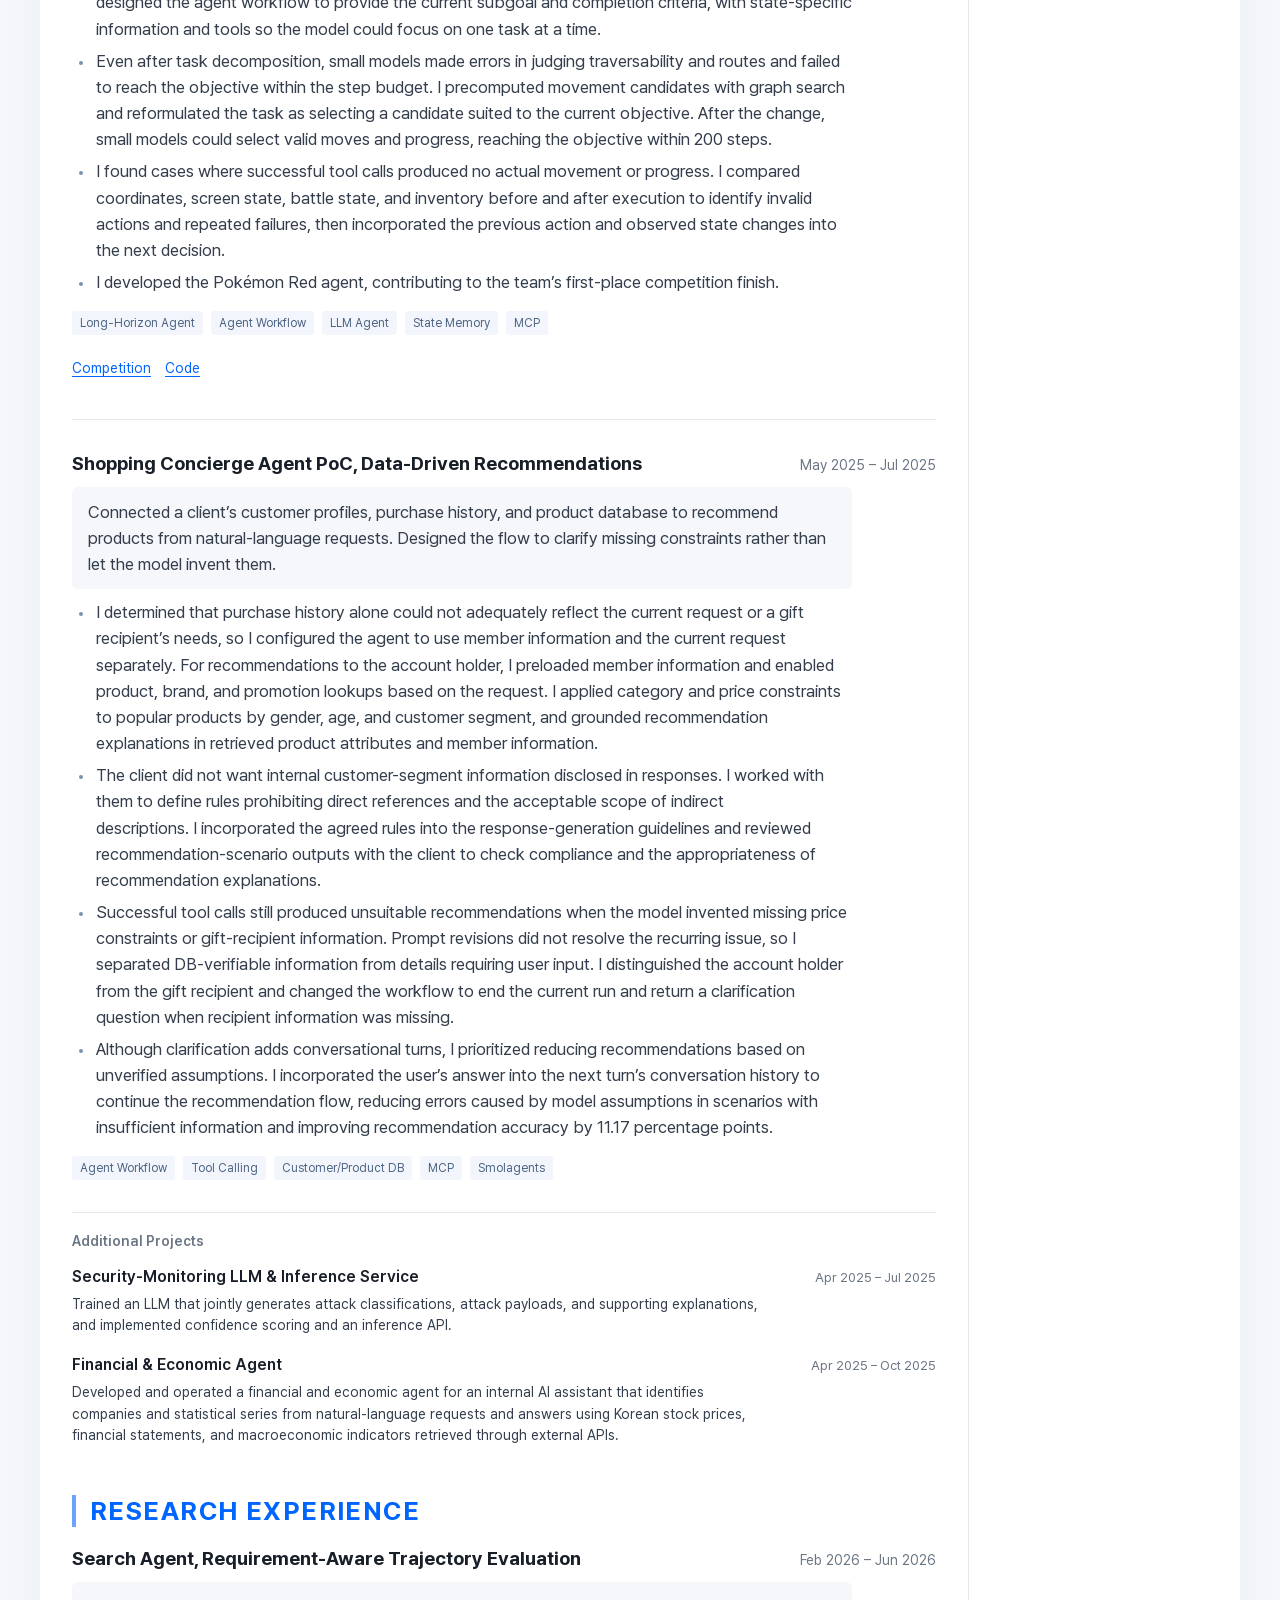
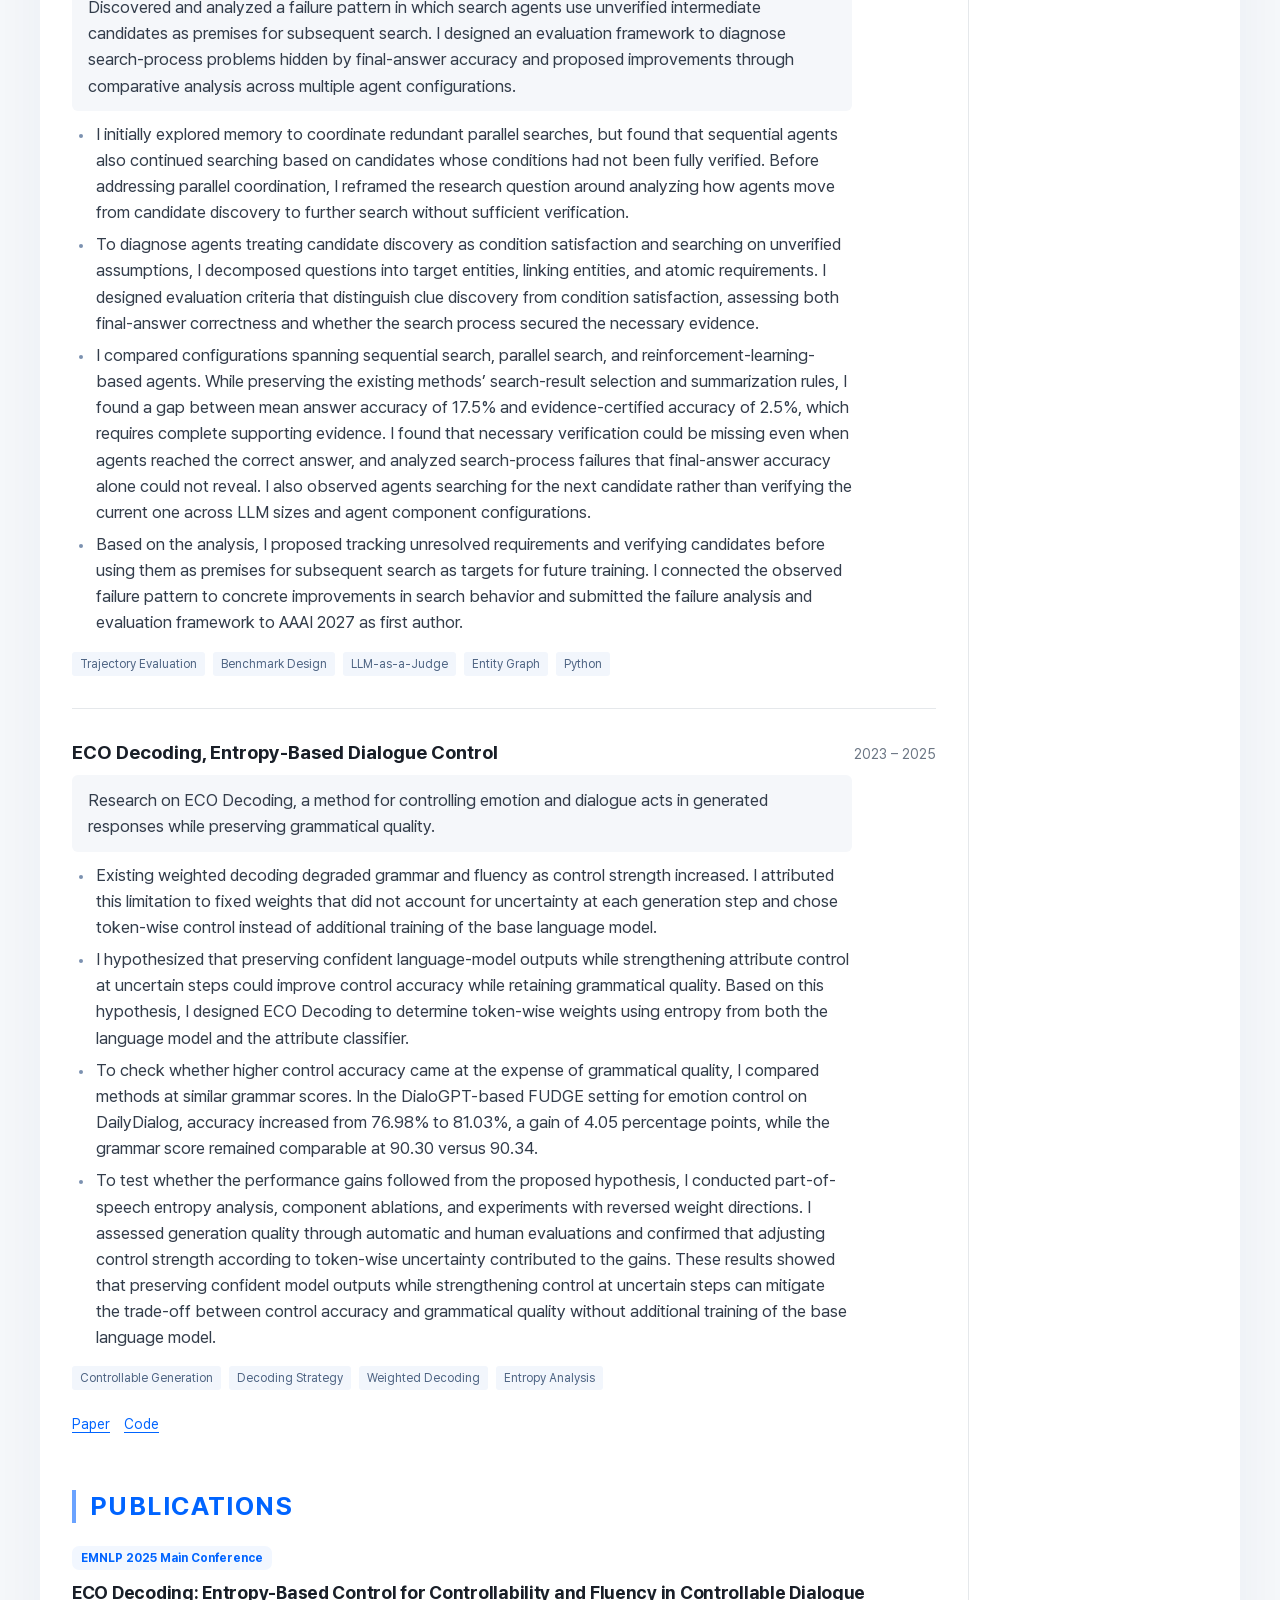
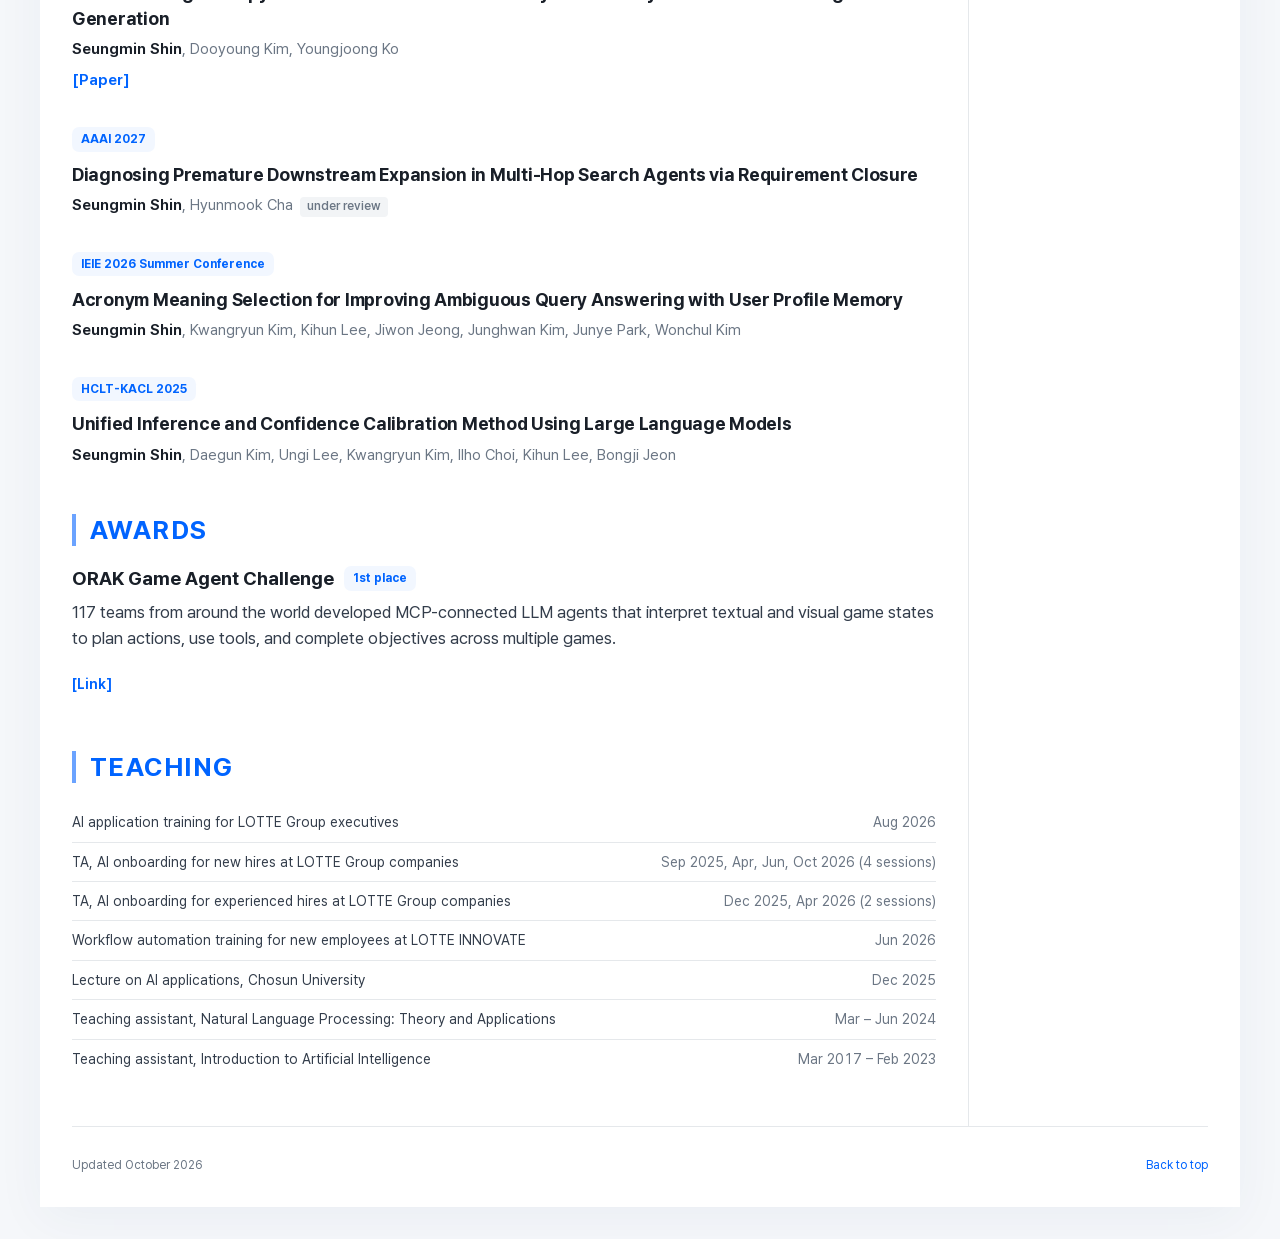
==== commit 9be8074d: "Update profile and LOTTE experience introductions" ====
--- a/en.html
+++ b/en.html
@@ -34,7 +34,7 @@
     </header>
     <div class="intro">
       <img class="portrait" src="./portrait.png" alt="Portrait of Seungmin Shin" width="1086" height="1448" fetchpriority="high">
-      <p>I am an AI Engineer who turns problems encountered in services into research questions and applies experimentally validated methods to those services. I develop AI agents and user memory systems, analyzing real user requests and execution traces to identify failures missed by existing evaluations and design solutions that fit service goals and operational constraints. I published first-author research on controllable dialogue generation at EMNLP 2025 Main Conference.</p>
+      <p>I am an AI Engineer who turns problems encountered in services into research questions and implements research ideas as systems ready for real-world operation. While developing AI agents and user memory systems, I analyzed user requests and execution traces to identify failures missed by existing evaluations, then designed and applied solutions suited to service goals and operational constraints. I published first-author research on controllable dialogue generation at EMNLP 2025 Main Conference.</p>
     </div>
     <nav class="section-nav" aria-label="CV sections"><a href="#experience">Experience</a><a href="#projects">Selected Projects</a><a href="#research">Research Experience</a><a href="#publications">Publications</a></nav>
     <div class="cv-grid">
@@ -42,7 +42,7 @@
         <section class="section" id="experience" aria-labelledby="experience-heading"><h2 id="experience-heading">Experience</h2><article class="entry">
       <div class="entry-heading"><h3>LOTTE INNOVATE</h3><p class="date">Feb 2025 – Present</p></div>
       <p class="entry-subtitle">AI Engineer, AI Tech Lab</p>
-      <p class="entry-summary">Developed LLM-powered capabilities and AI agents for the group’s internal AI platform and client services. Analyzed business requirements to define the problems to solve and the scope of service deployment.</p>
+      <p class="entry-summary">Developed LLM capabilities and AI agents for the group’s internal AI platform and client services. Proposed architectures suited to the service requirements of business teams and clients, and deployed them into operation through evaluation and iterative improvement.</p>
       <ul class="entry-bullets"><li>Designed agent architectures for internal services and client PoCs. Implemented MCP-based tools that connect databases and external APIs, along with personalization based on user information. Defined agent roles and execution flows around task characteristics and the reasoning capabilities of the models.</li><li>Analyzed research contributions and limitations, and validated their applicability in service environments. Adapted methods to limited data and operational constraints, connecting model training and evaluation with serving and operations to translate research into deployed services.</li><li>Designed task-specific evaluation datasets, metrics, and comparative experiments to quantitatively validate AI services. Analyzed errors missed by existing evaluations and failures during execution to improve evaluation methods and AI services.</li></ul>
 
 
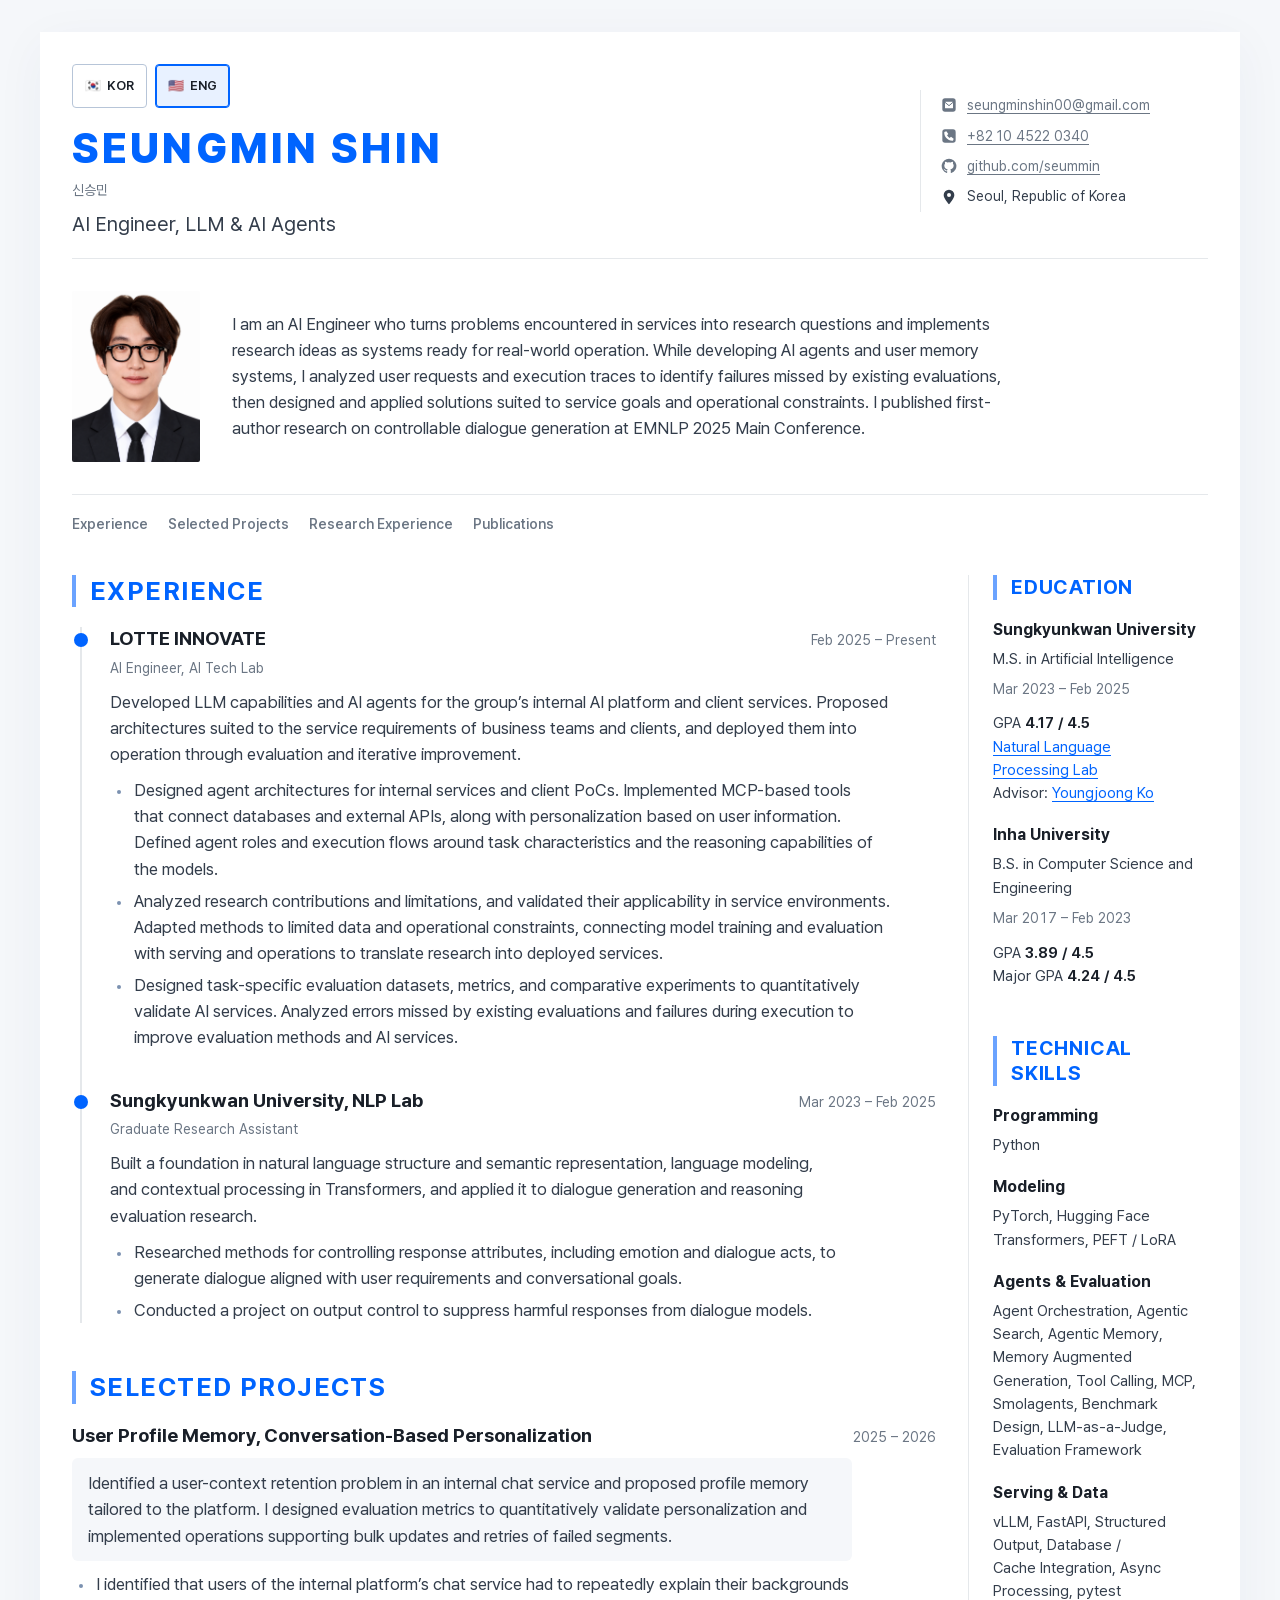
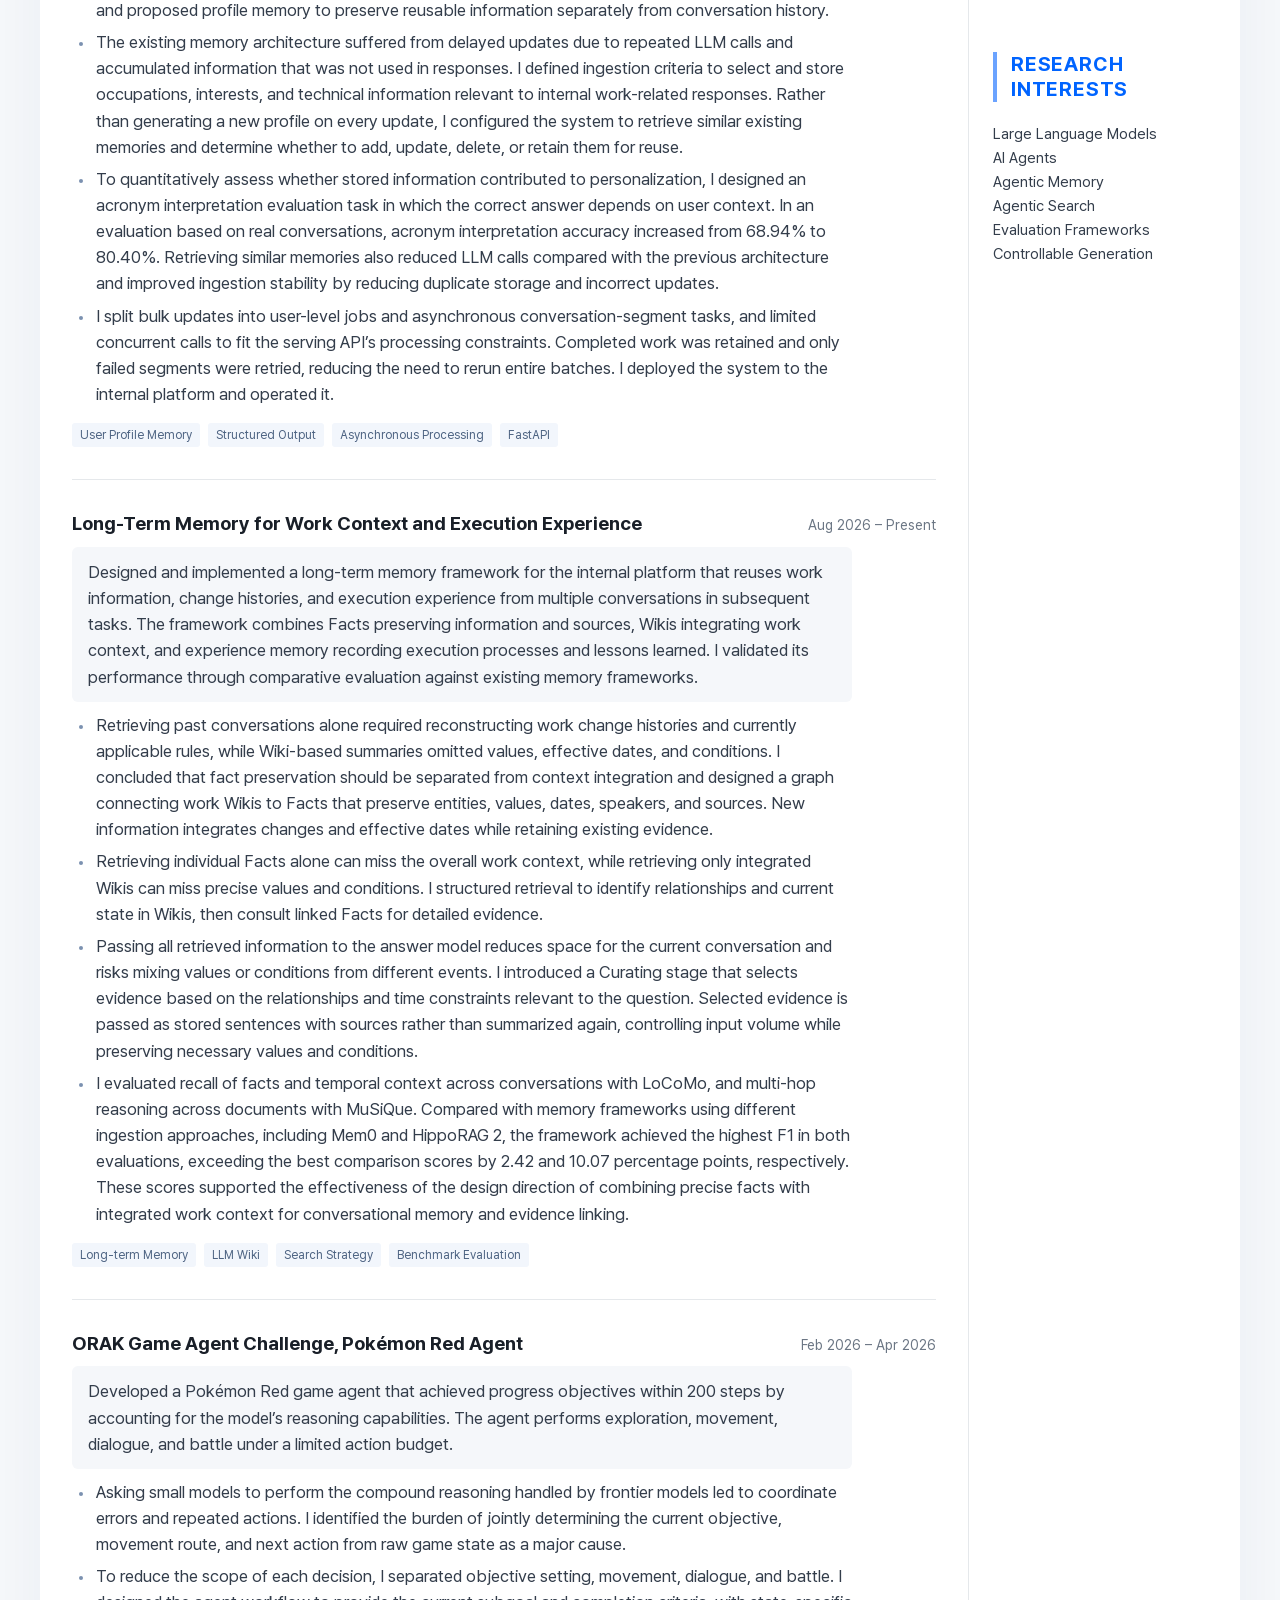
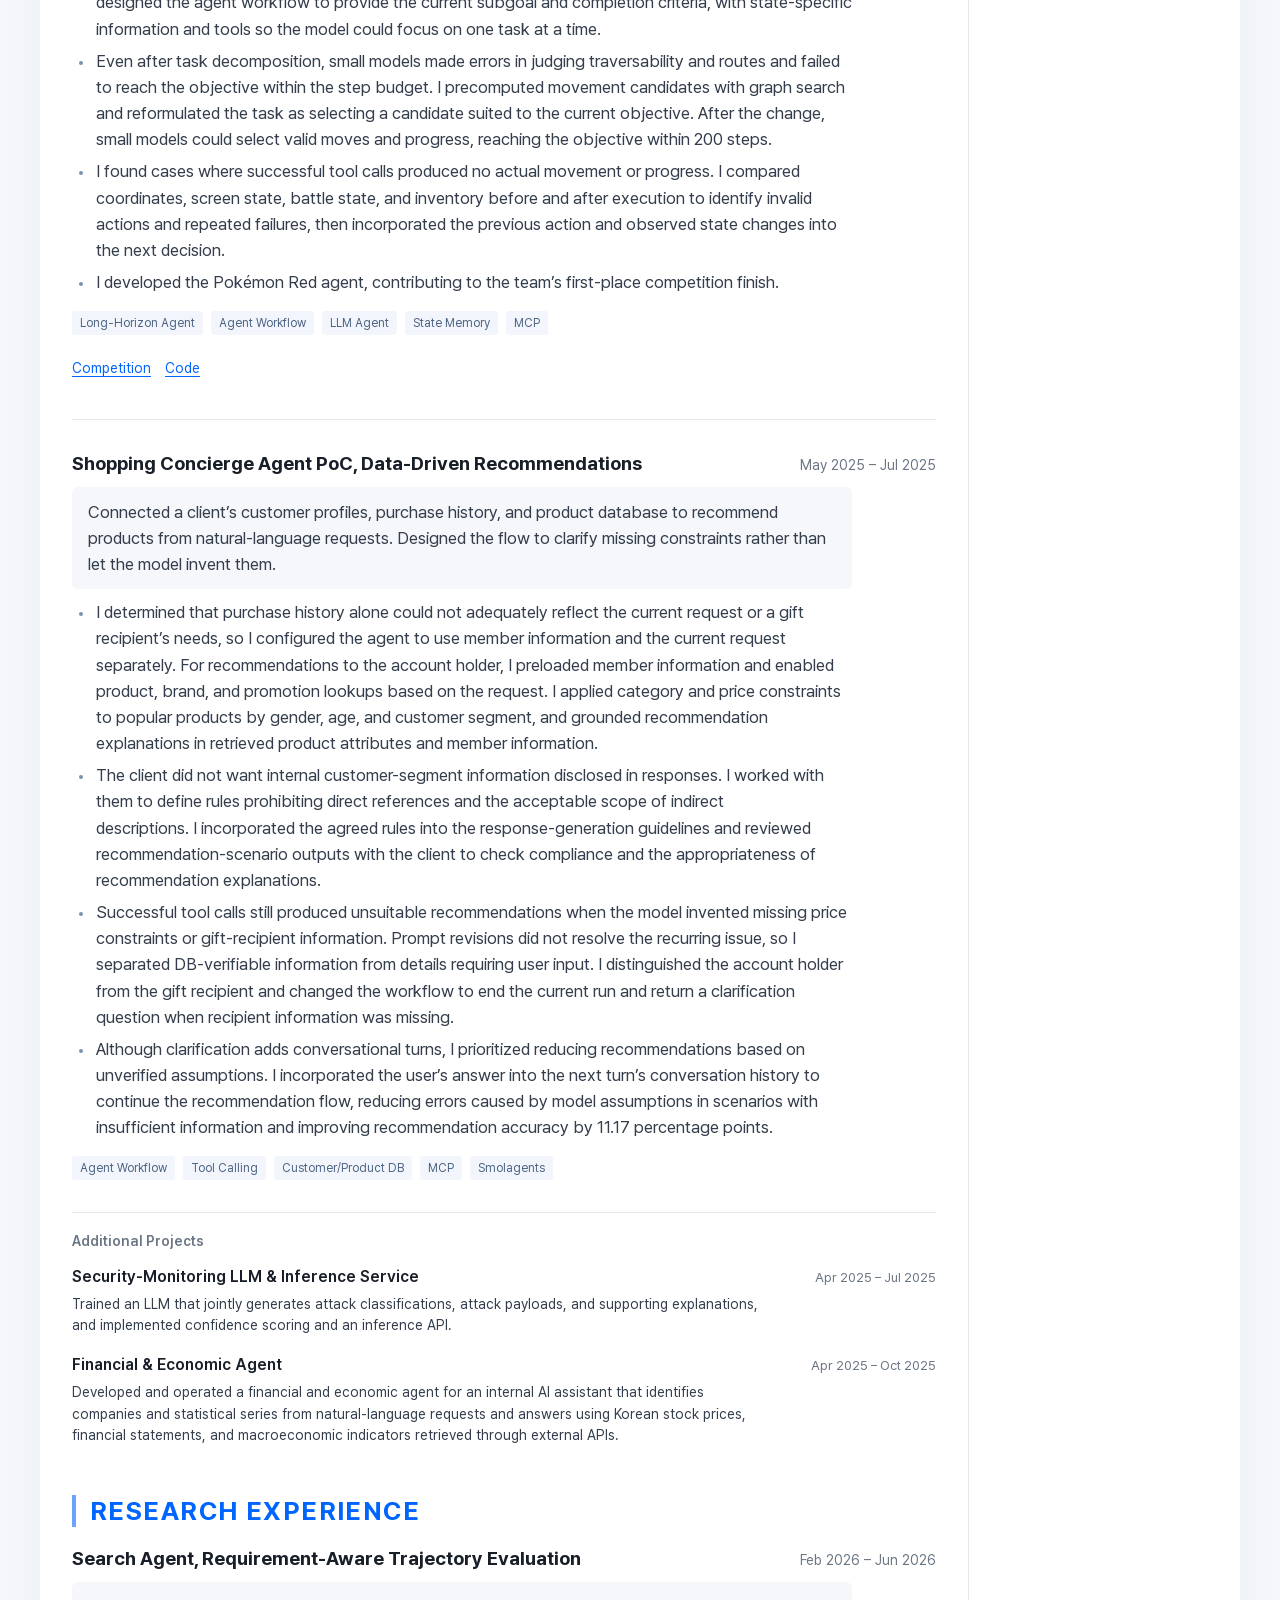
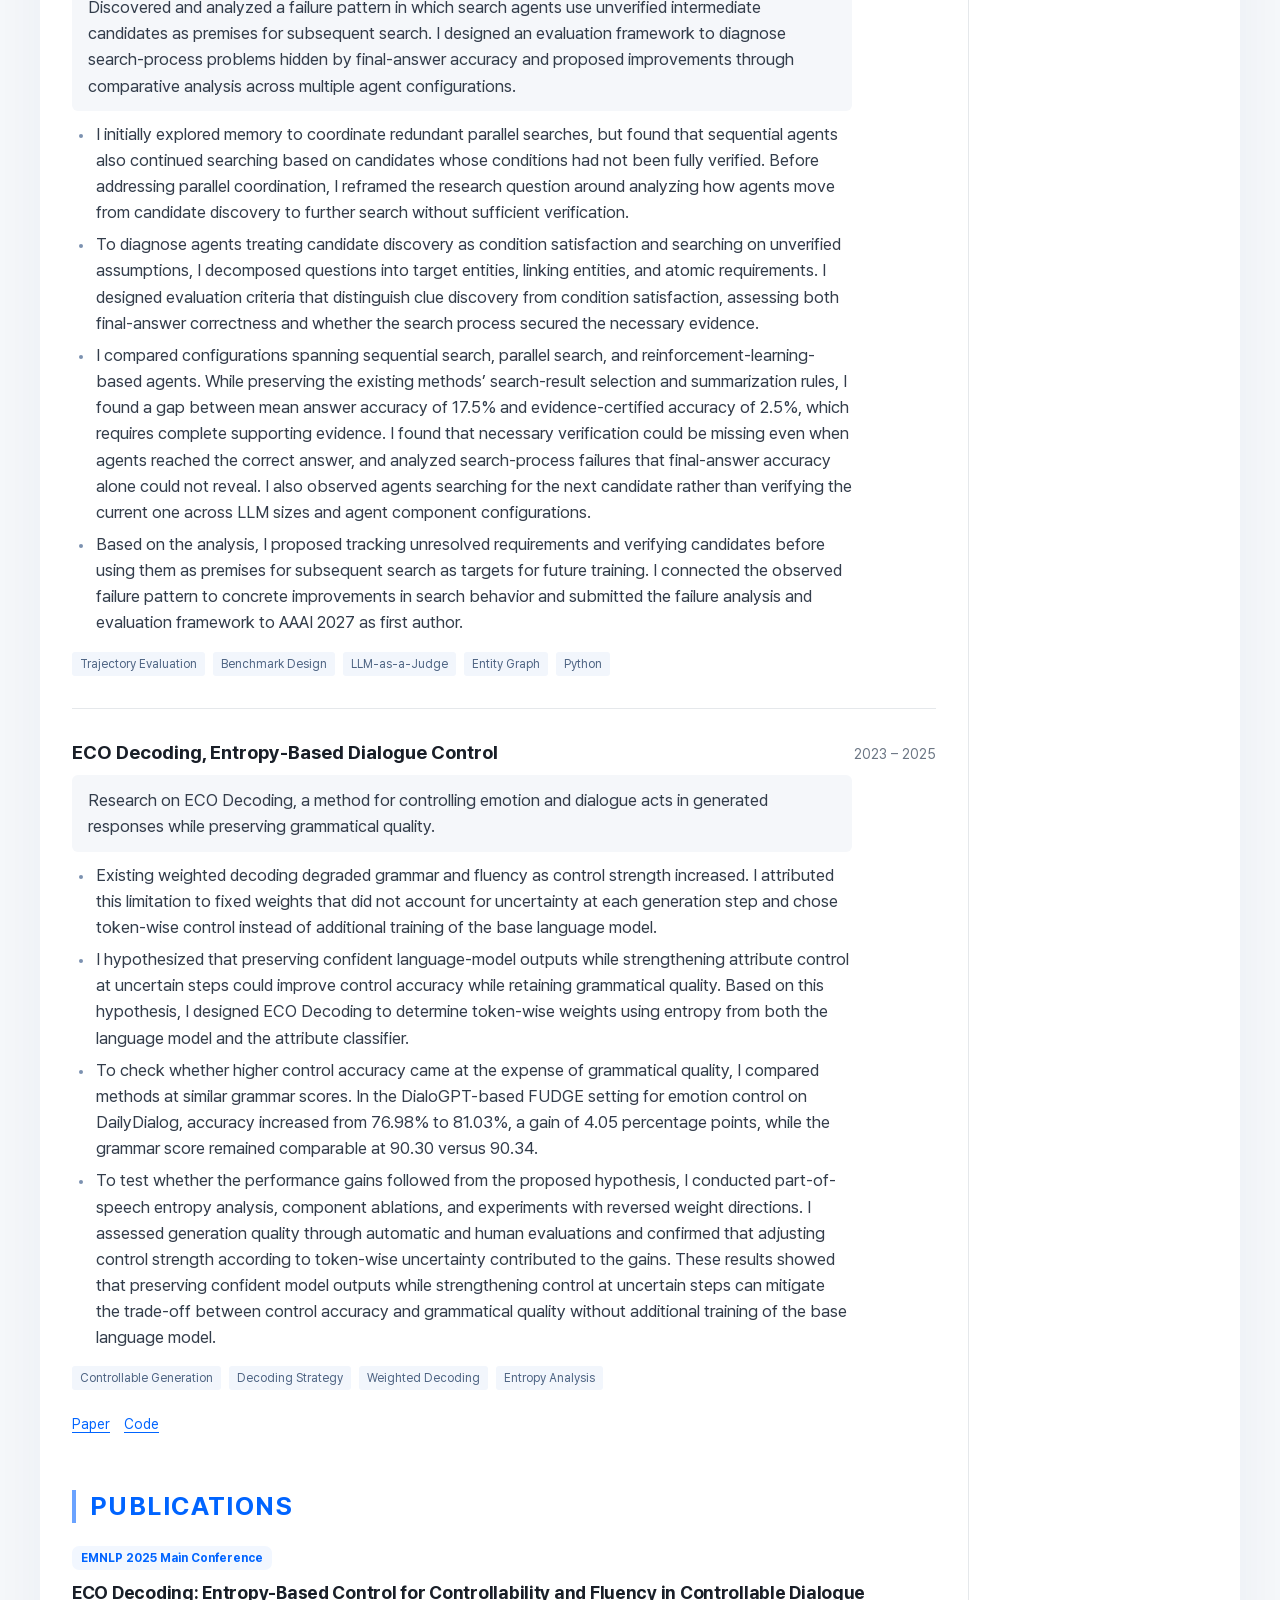
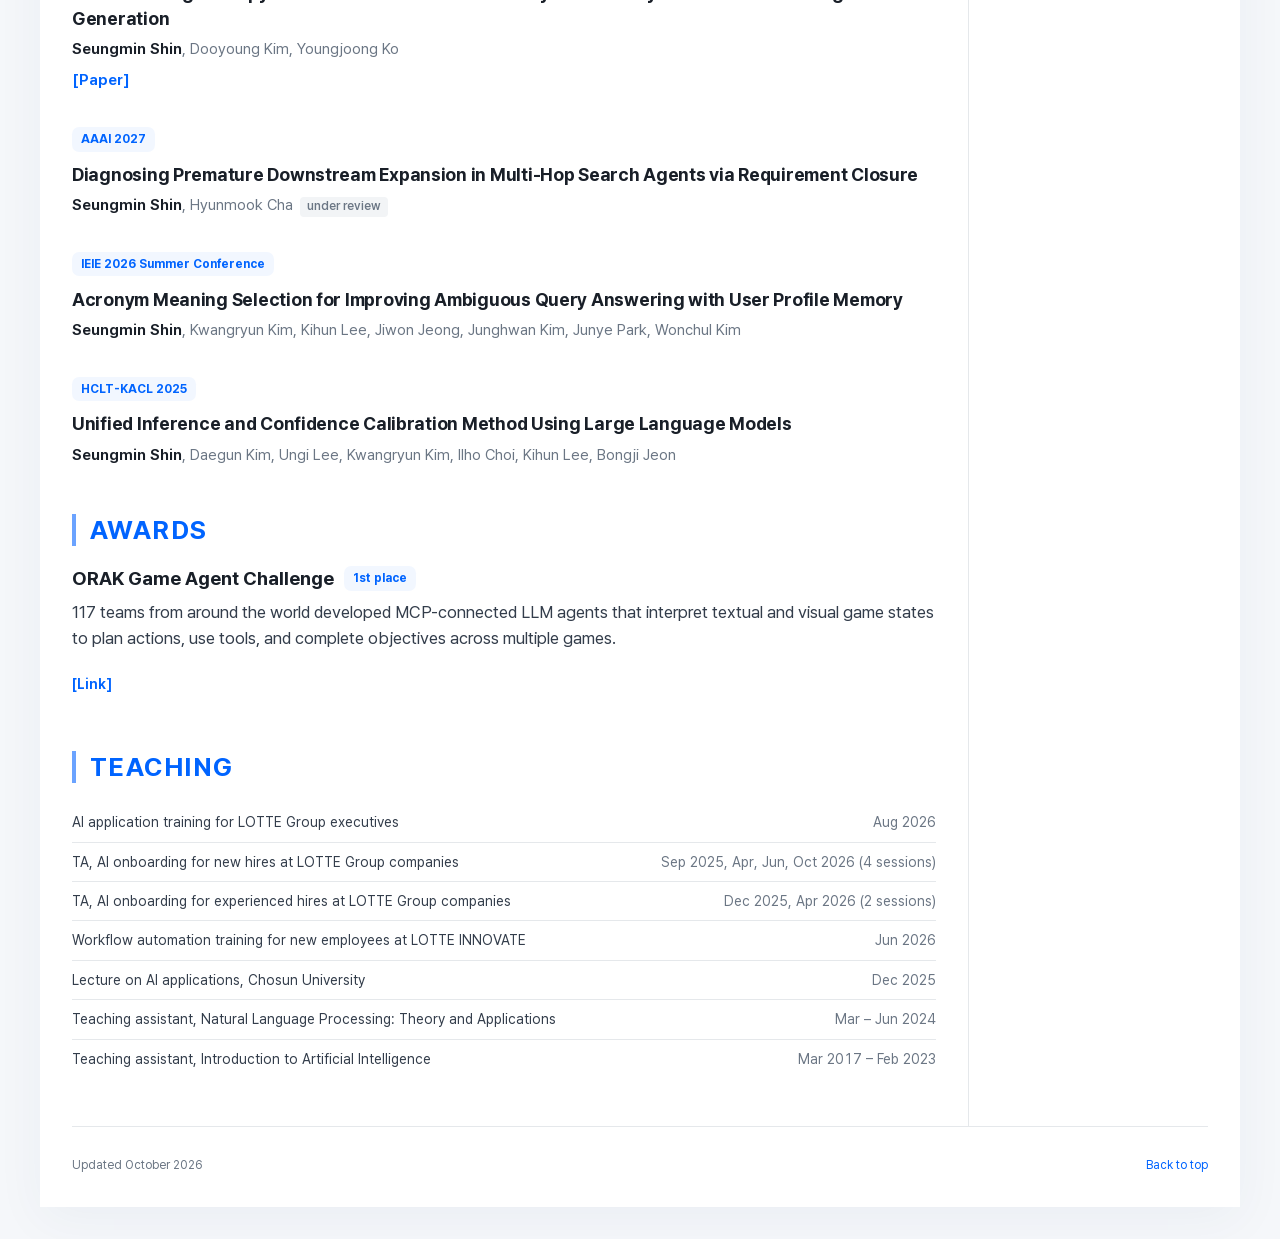
==== commit 859d17b1: "Clarify personalization evaluation task design" ====
--- a/en.html
+++ b/en.html
@@ -56,7 +56,7 @@
     </article></section><section class="section" id="projects" aria-labelledby="projects-heading"><h2 id="projects-heading">Selected Projects</h2><article class="entry">
       <div class="entry-heading"><h3>User Profile Memory, Conversation-Based Personalization</h3><p class="date">2025 – 2026</p></div>
       <p class="entry-summary">Identified a user-context retention problem in an internal chat service and proposed profile memory tailored to the platform. I designed evaluation metrics to quantitatively validate personalization and implemented operations supporting bulk updates and retries of failed segments.</p>
-      <ul class="entry-bullets"><li>I identified that users of the internal platform’s chat service had to repeatedly explain their backgrounds and proposed profile memory to preserve reusable information separately from conversation history.</li><li>The existing memory architecture suffered from delayed updates due to repeated LLM calls and accumulated information that was not used in responses. I defined ingestion criteria to select and store occupations, interests, and technical information relevant to internal work-related responses. Rather than generating a new profile on every update, I configured the system to retrieve similar existing memories and determine whether to add, update, delete, or retain them for reuse.</li><li>To test whether stored information actually contributed to personalization, I selected acronym interpretation, where the correct meaning depends on user context, as the evaluation task. In an evaluation based on real conversations, acronym interpretation accuracy increased from 68.94% to 80.40%. Retrieving similar memories also reduced LLM calls compared with the previous architecture and improved ingestion stability by reducing duplicate storage and incorrect updates.</li><li>I split bulk updates into user-level jobs and asynchronous conversation-segment tasks, and limited concurrent calls to fit the serving API’s processing constraints. Completed work was retained and only failed segments were retried, reducing the need to rerun entire batches. I deployed the system to the internal platform and operated it.</li></ul>
+      <ul class="entry-bullets"><li>I identified that users of the internal platform’s chat service had to repeatedly explain their backgrounds and proposed profile memory to preserve reusable information separately from conversation history.</li><li>The existing memory architecture suffered from delayed updates due to repeated LLM calls and accumulated information that was not used in responses. I defined ingestion criteria to select and store occupations, interests, and technical information relevant to internal work-related responses. Rather than generating a new profile on every update, I configured the system to retrieve similar existing memories and determine whether to add, update, delete, or retain them for reuse.</li><li>To quantitatively assess whether stored information contributed to personalization, I designed an acronym interpretation evaluation task in which the correct answer depends on user context. In an evaluation based on real conversations, acronym interpretation accuracy increased from 68.94% to 80.40%. Retrieving similar memories also reduced LLM calls compared with the previous architecture and improved ingestion stability by reducing duplicate storage and incorrect updates.</li><li>I split bulk updates into user-level jobs and asynchronous conversation-segment tasks, and limited concurrent calls to fit the serving API’s processing constraints. Completed work was retained and only failed segments were retried, reducing the need to rerun entire batches. I deployed the system to the internal platform and operated it.</li></ul>
       <ul class="tags" aria-label="Technologies"><li>User Profile Memory</li><li>Structured Output</li><li>Asynchronous Processing</li><li>FastAPI</li></ul>
 
     </article><article class="entry">
